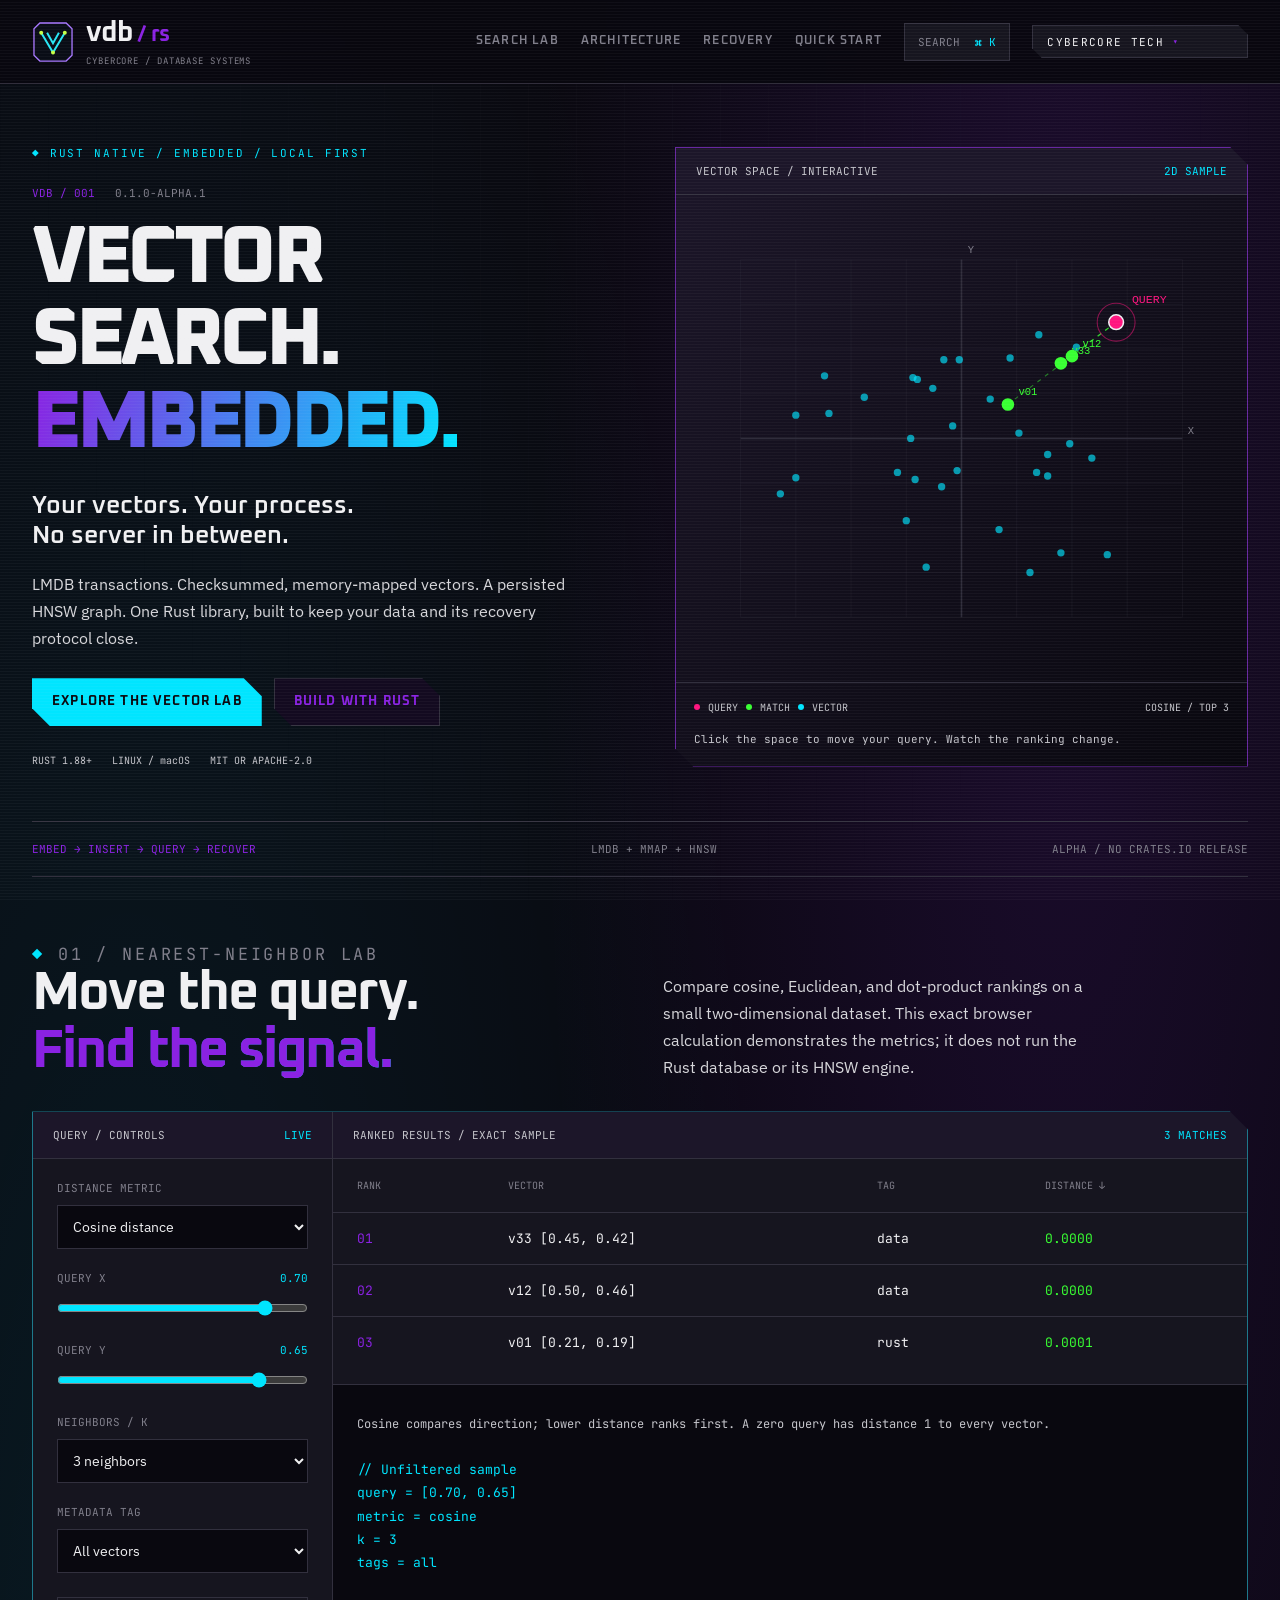
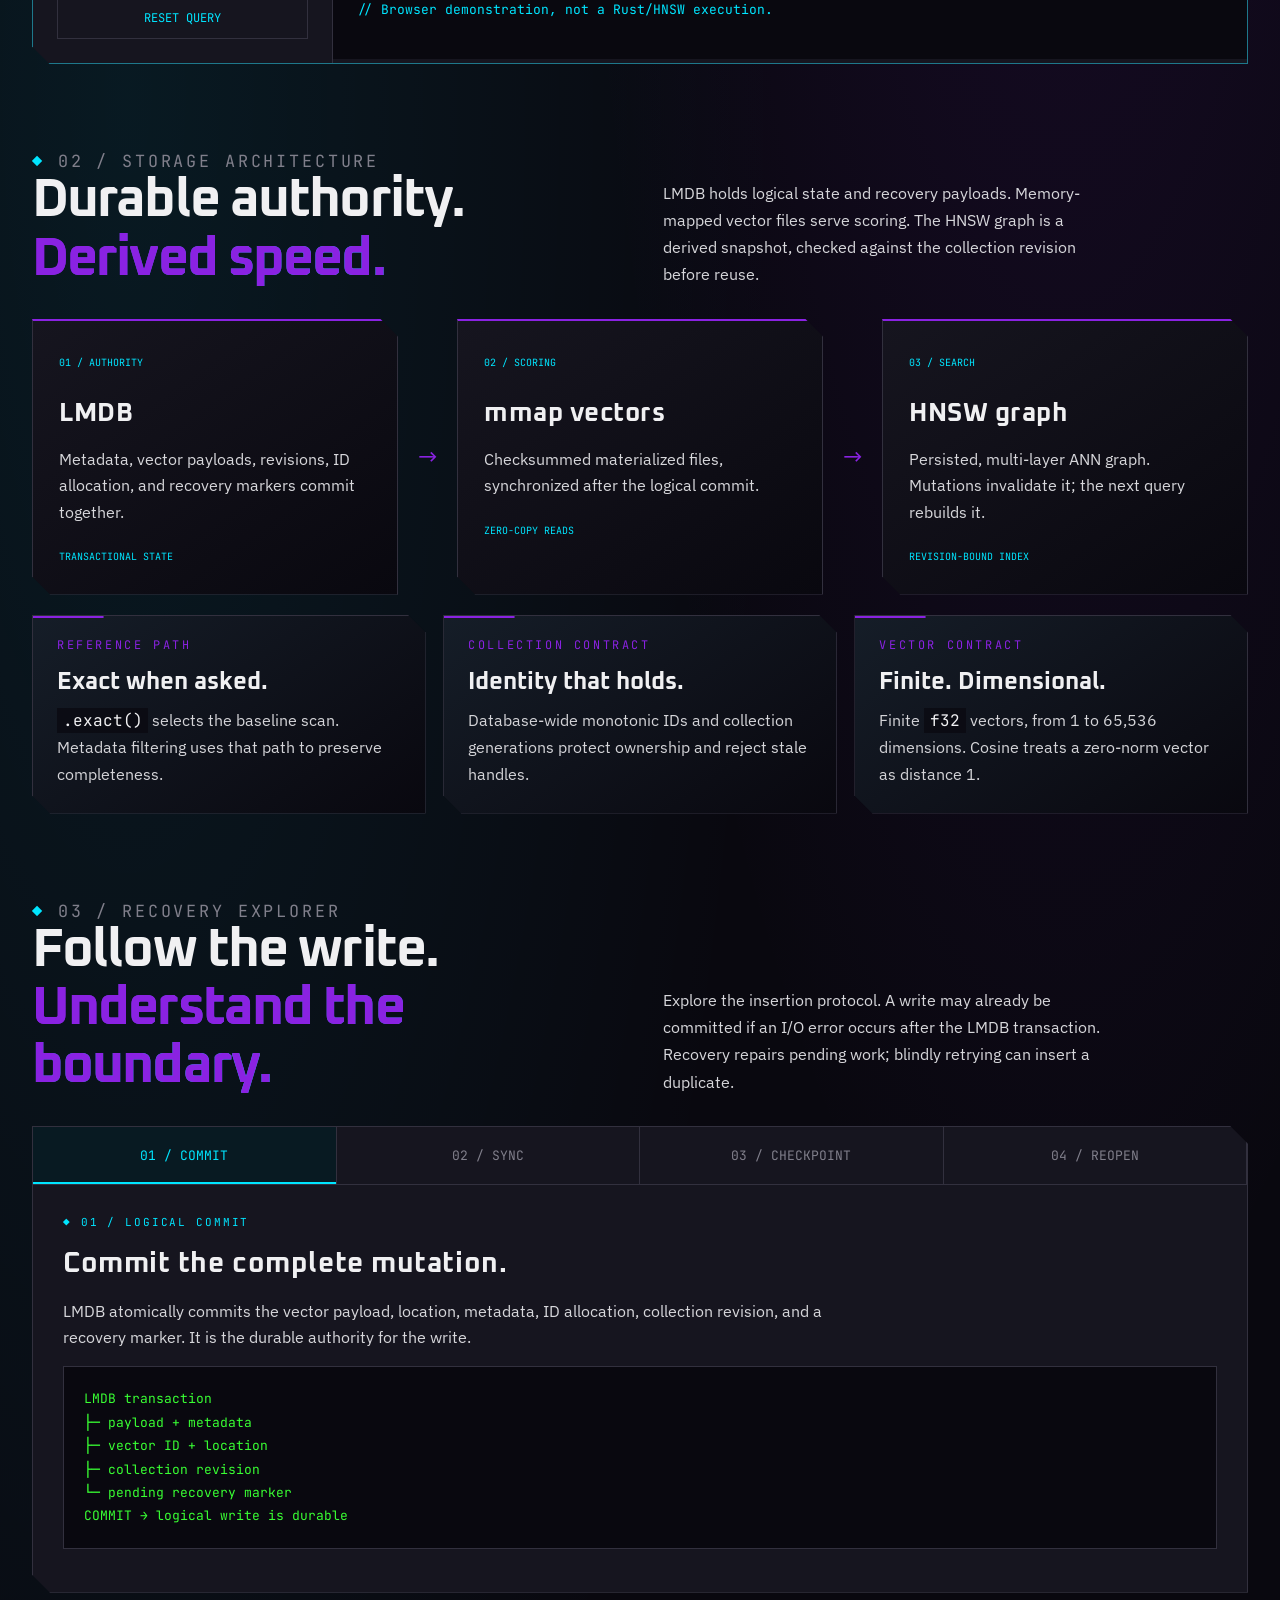
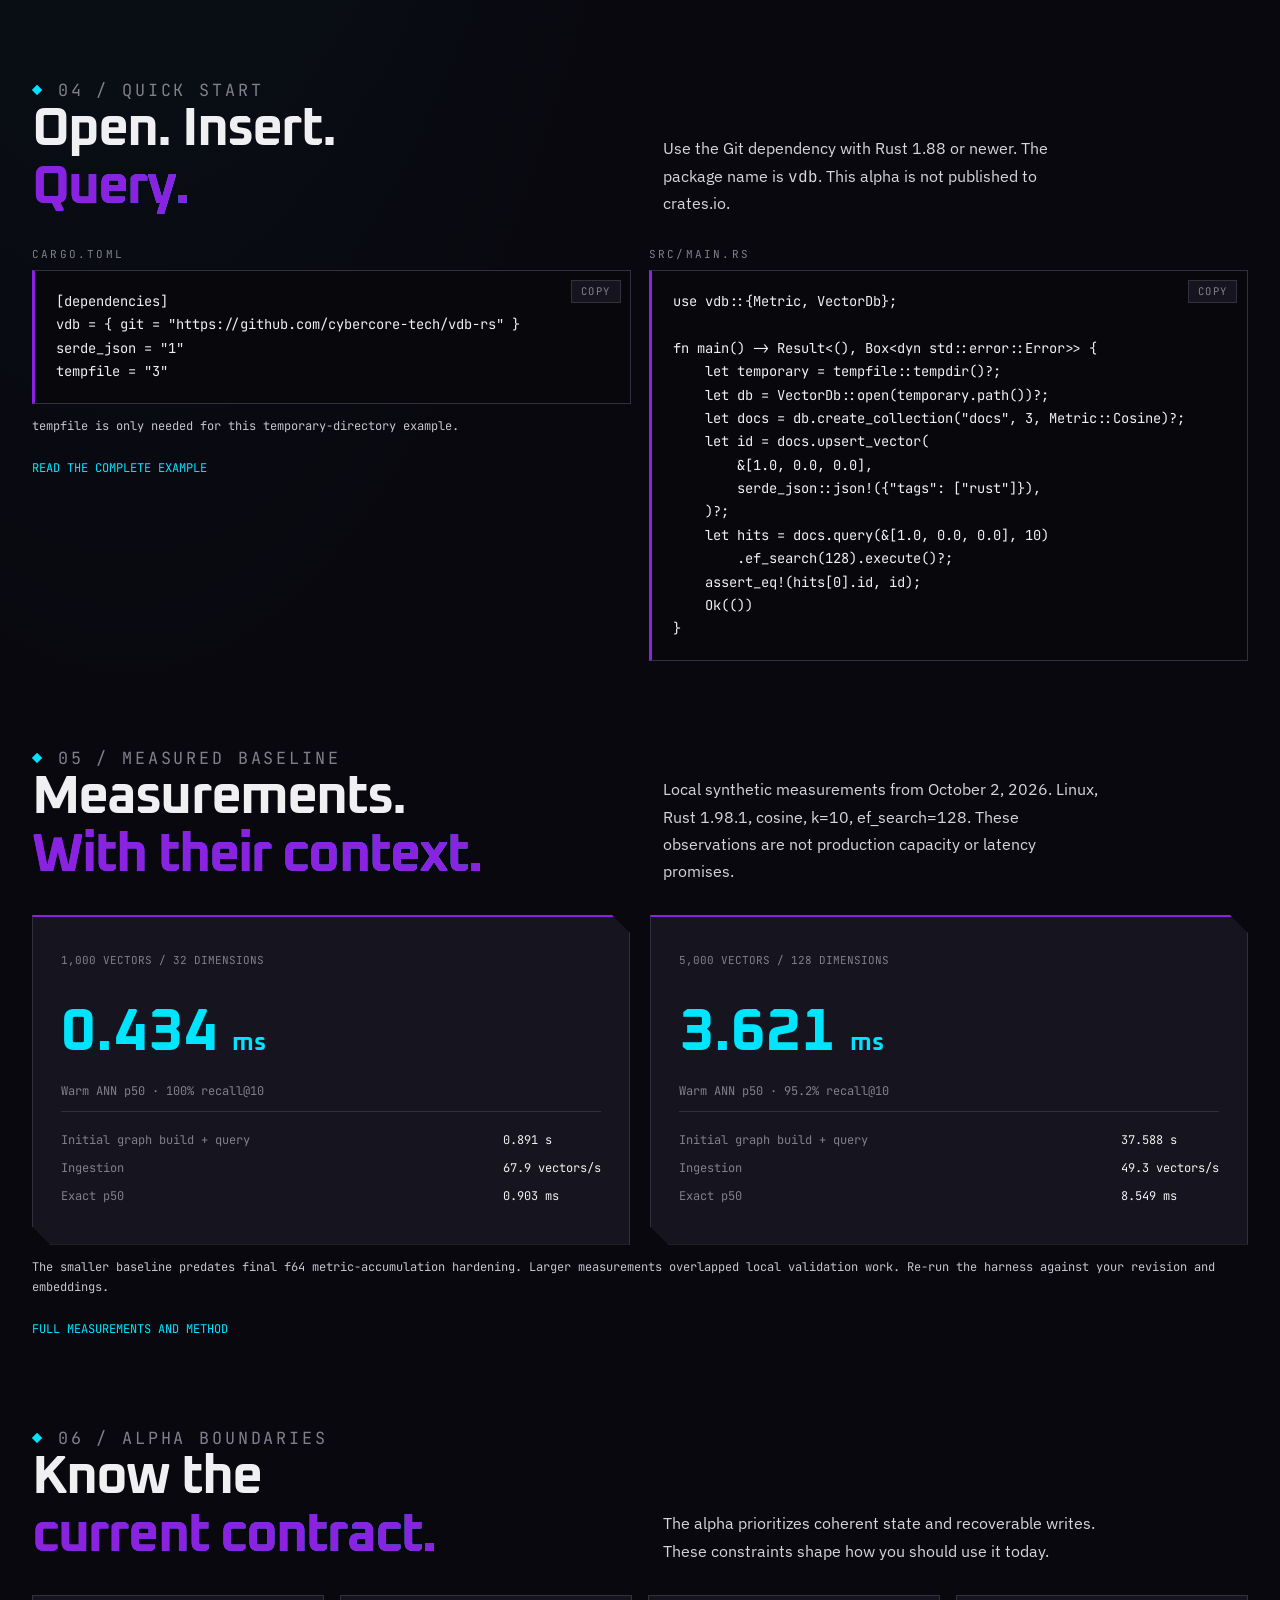
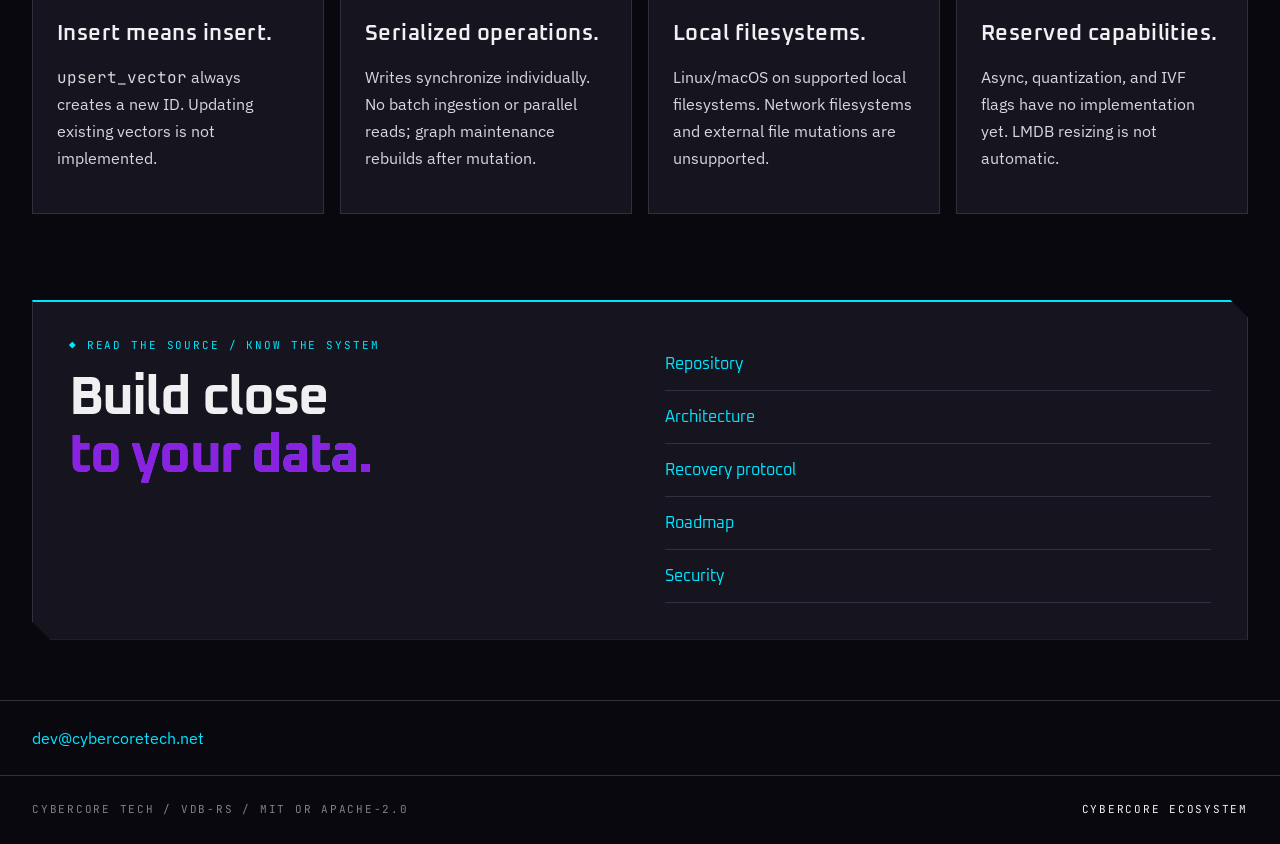
==== docs/index.html @ 48da4e63 "Add interactive Cybercore GitHub Page for vdb-rs" ====
<!doctype html>
<html lang="en" data-theme="vdb-neural-violet">
<head>
<meta charset="utf-8"><meta name="viewport" content="width=device-width,initial-scale=1">
<title>vdb-rs — Vector search. Embedded.</title><meta name="description" content="An embedded Rust vector database with LMDB transactions, checksummed mmap vectors, durable recovery, and persisted HNSW. Explore vector search in an interactive lab."><meta name="theme-color" content="#09080f">
<link rel="icon" type="image/svg+xml" href="assets/vdb-mark.svg"><link rel="stylesheet" href="base.css"><link rel="stylesheet" href="fonts.css"><link rel="stylesheet" href="site.css">
<script>window.SITE={dataRoot:'https://cybercore-tech.github.io/data',defaultTheme:'vdb-neural-violet',mashups:[{id:'vdb-neural-violet',label:'NEURAL VIOLET',base:'cyberpunk-mainframe',accent:'neosynth-nova'},{id:'vdb-index-acid',label:'INDEX ACID',base:'dystopian-sector',accent:'cyberdyne-neural'}]};</script>
</head>
<body>
<a class="skip-link" href="#main">Skip to content</a>
<header class="site-header"><a class="brand" href="#top"><img src="assets/vdb-mark.svg" alt="" width="42" height="42"><span class="brand-name">vdb<span class="brand-rs">/ rs</span><small>CYBERCORE / DATABASE SYSTEMS</small></span></a><nav class="main-nav" aria-label="Primary"><a href="#lab">SEARCH LAB</a><a href="#architecture">ARCHITECTURE</a><a href="#recovery">RECOVERY</a><a href="#setup">QUICK START</a></nav><button id="openSearch" class="search-trigger" type="button">SEARCH <kbd>⌘ K</kbd></button><div class="theme-picker"><button id="themeButton" class="theme-button" type="button" aria-haspopup="listbox" aria-expanded="false" aria-controls="themeMenu">NEURAL VIOLET</button><div id="themeMenu" class="theme-menu" role="listbox" aria-label="Theme" hidden></div></div></header>
<main id="main">
<section id="top" class="wrap hero"><div class="hero-copy"><p class="eyebrow">RUST NATIVE / EMBEDDED / LOCAL FIRST</p><div class="hero-id">VDB / 001 <span>0.1.0-ALPHA.1</span></div><h1>VECTOR<br>SEARCH.<br><em>EMBEDDED.</em></h1><p class="tagline">Your vectors. Your process.<br>No server in between.</p><p class="lede">LMDB transactions. Checksummed, memory-mapped vectors. A persisted HNSW graph. One Rust library, built to keep your data and its recovery protocol close.</p><div class="cta"><a class="btn" href="#lab">EXPLORE THE VECTOR LAB</a><a class="btn ghost" href="#setup">BUILD WITH RUST</a></div><div class="hero-meta">RUST 1.88+ <span>LINUX / macOS</span> MIT OR APACHE-2.0</div></div><div class="hero-instrument"><div class="panel-bar"><span>VECTOR SPACE / INTERACTIVE</span><span>2D SAMPLE</span></div><div class="plot-shell"><svg id="vectorPlot" viewBox="0 0 520 440" role="img" aria-labelledby="plotTitle plotDesc"><title id="plotTitle">Interactive two-dimensional vector space</title><desc id="plotDesc">Sample vectors and a query point. Click to move the query or use the X and Y controls in the search lab. Lines connect the nearest ranked matches.</desc></svg></div><div class="plot-footer"><span class="legend"><i></i>QUERY <i></i>MATCH <i></i>VECTOR</span><span id="plotMetric">COSINE / TOP 3</span></div><p class="plot-hint">Click the space to move your query. Watch the ranking change.</p></div></section>
<div class="wrap mission-strip"><span>EMBED → INSERT → QUERY → RECOVER</span><span>LMDB + MMAP + HNSW</span><span>ALPHA / NO CRATES.IO RELEASE</span></div>
<section class="wrap section" id="lab"><div class="section-head"><div><p class="eyebrow">01 / NEAREST-NEIGHBOR LAB</p><h2>Move the query.<br><em>Find the signal.</em></h2></div><p>Compare cosine, Euclidean, and dot-product rankings on a small two-dimensional dataset. This exact browser calculation demonstrates the metrics; it does not run the Rust database or its HNSW engine.</p></div><div class="lab-grid"><div class="query-panel"><div class="panel-bar">QUERY / CONTROLS <span>LIVE</span></div><label for="metric">DISTANCE METRIC</label><select id="metric"><option value="cosine">Cosine distance</option><option value="euclidean">Euclidean distance</option><option value="dot">Dot-product similarity</option></select><label for="queryX">QUERY X <output id="xValue" for="queryX">0.70</output></label><input id="queryX" type="range" min="-1" max="1" step="0.01" value="0.7"><label for="queryY">QUERY Y <output id="yValue" for="queryY">0.65</output></label><input id="queryY" type="range" min="-1" max="1" step="0.01" value="0.65"><label for="neighborCount">NEIGHBORS / K</label><select id="neighborCount"><option value="3">3 neighbors</option><option value="5">5 neighbors</option><option value="8">8 neighbors</option></select><label for="vectorFilter">METADATA TAG</label><select id="vectorFilter"><option value="all">All vectors</option><option value="rust">rust</option><option value="systems">systems</option><option value="data">data</option></select><button id="resetQuery" class="quiet-button" type="button">RESET QUERY</button></div><div class="results-panel"><div class="panel-bar"><span>RANKED RESULTS / EXACT SAMPLE</span><span id="resultCount" role="status">3 MATCHES</span></div><div class="table-scroll"><table><thead><tr><th scope="col">RANK</th><th scope="col">VECTOR</th><th scope="col">TAG</th><th scope="col" id="scoreHeading">DISTANCE ↓</th></tr></thead><tbody id="resultRows"></tbody></table></div><div class="query-readout"><span id="metricExplanation">Cosine compares direction; lower distance ranks first.</span><pre id="queryCode"></pre></div></div></div></section>
<section class="wrap section" id="architecture"><div class="section-head"><div><p class="eyebrow">02 / STORAGE ARCHITECTURE</p><h2>Durable authority.<br><em>Derived speed.</em></h2></div><p>LMDB holds logical state and recovery payloads. Memory-mapped vector files serve scoring. The HNSW graph is a derived snapshot, checked against the collection revision before reuse.</p></div><div class="architecture-flow"><article><span class="num">01 / AUTHORITY</span><h3>LMDB</h3><p>Metadata, vector payloads, revisions, ID allocation, and recovery markers commit together.</p><code>TRANSACTIONAL STATE</code></article><span class="flow-connector" aria-hidden="true">→</span><article><span class="num">02 / SCORING</span><h3>mmap vectors</h3><p>Checksummed materialized files, synchronized after the logical commit.</p><code>ZERO-COPY READS</code></article><span class="flow-connector" aria-hidden="true">→</span><article><span class="num">03 / SEARCH</span><h3>HNSW graph</h3><p>Persisted, multi-layer ANN graph. Mutations invalidate it; the next query rebuilds it.</p><code>REVISION-BOUND INDEX</code></article></div><div class="grid g3 capability-grid"><article class="card"><span class="num">REFERENCE PATH</span><h3>Exact when asked.</h3><p><code>.exact()</code> selects the baseline scan. Metadata filtering uses that path to preserve completeness.</p></article><article class="card"><span class="num">COLLECTION CONTRACT</span><h3>Identity that holds.</h3><p>Database-wide monotonic IDs and collection generations protect ownership and reject stale handles.</p></article><article class="card"><span class="num">VECTOR CONTRACT</span><h3>Finite. Dimensional.</h3><p>Finite <code>f32</code> vectors, from 1 to 65,536 dimensions. Cosine treats a zero-norm vector as distance 1.</p></article></div></section>
<section class="wrap section" id="recovery"><div class="section-head"><div><p class="eyebrow">03 / RECOVERY EXPLORER</p><h2>Follow the write.<br><em>Understand the boundary.</em></h2></div><p>Explore the insertion protocol. A write may already be committed if an I/O error occurs after the LMDB transaction. Recovery repairs pending work; blindly retrying can insert a duplicate.</p></div><div class="recovery-panel"><div class="recovery-steps" role="tablist" aria-label="Recovery protocol stages"><button role="tab" id="recoveryTab0" aria-controls="recoveryDetail" aria-selected="true" data-step="0">01 / COMMIT</button><button role="tab" id="recoveryTab1" aria-controls="recoveryDetail" aria-selected="false" tabindex="-1" data-step="1">02 / SYNC</button><button role="tab" id="recoveryTab2" aria-controls="recoveryDetail" aria-selected="false" tabindex="-1" data-step="2">03 / CHECKPOINT</button><button role="tab" id="recoveryTab3" aria-controls="recoveryDetail" aria-selected="false" tabindex="-1" data-step="3">04 / REOPEN</button></div><div id="recoveryDetail" role="tabpanel" aria-labelledby="recoveryTab0" tabindex="0"><p class="eyebrow" id="recoveryStage"></p><h3 id="recoveryTitle"></h3><p id="recoveryText"></p><pre id="recoveryTrace"></pre></div></div></section>
<section class="wrap section" id="setup"><div class="section-head"><div><p class="eyebrow">04 / QUICK START</p><h2>Open. Insert.<br><em>Query.</em></h2></div><p>Use the Git dependency with Rust 1.88 or newer. The package name is <code>vdb</code>. This alpha is not published to crates.io.</p></div><div class="grid g2"><div><span class="label">CARGO.TOML</span><pre class="code" data-copy><code>[dependencies]
vdb = { git = "https://github.com/cybercore-tech/vdb-rs" }
serde_json = "1"
tempfile = "3"</code></pre><p class="code-note">tempfile is only needed for this temporary-directory example.</p><a class="source-link" href="https://github.com/cybercore-tech/vdb-rs/blob/main/examples/basic.rs">READ THE COMPLETE EXAMPLE</a></div><div><span class="label">SRC/MAIN.RS</span><pre class="code" data-copy><code>use vdb::{Metric, VectorDb};

fn main() -&gt; Result&lt;(), Box&lt;dyn std::error::Error&gt;&gt; {
    let temporary = tempfile::tempdir()?;
    let db = VectorDb::open(temporary.path())?;
    let docs = db.create_collection("docs", 3, Metric::Cosine)?;
    let id = docs.upsert_vector(
        &amp;[1.0, 0.0, 0.0],
        serde_json::json!({"tags": ["rust"]}),
    )?;
    let hits = docs.query(&amp;[1.0, 0.0, 0.0], 10)
        .ef_search(128).execute()?;
    assert_eq!(hits[0].id, id);
    Ok(())
}</code></pre></div></div></section>
<section class="wrap section" id="benchmarks"><div class="section-head"><div><p class="eyebrow">05 / MEASURED BASELINE</p><h2>Measurements.<br><em>With their context.</em></h2></div><p>Local synthetic measurements from October 2, 2026. Linux, Rust 1.98.1, cosine, k=10, ef_search=128. These observations are not production capacity or latency promises.</p></div><div class="benchmark-grid"><article><span>1,000 VECTORS / 32 DIMENSIONS</span><strong>0.434 <small>ms</small></strong><p>Warm ANN p50 · 100% recall@10</p><dl><dt>Initial graph build + query</dt><dd>0.891 s</dd><dt>Ingestion</dt><dd>67.9 vectors/s</dd><dt>Exact p50</dt><dd>0.903 ms</dd></dl></article><article><span>5,000 VECTORS / 128 DIMENSIONS</span><strong>3.621 <small>ms</small></strong><p>Warm ANN p50 · 95.2% recall@10</p><dl><dt>Initial graph build + query</dt><dd>37.588 s</dd><dt>Ingestion</dt><dd>49.3 vectors/s</dd><dt>Exact p50</dt><dd>8.549 ms</dd></dl></article></div><p class="code-note">The smaller baseline predates final f64 metric-accumulation hardening. Larger measurements overlapped local validation work. Re-run the harness against your revision and embeddings.</p><a class="source-link" href="https://github.com/cybercore-tech/vdb-rs/blob/main/docs/benchmarks.md">FULL MEASUREMENTS AND METHOD</a></section>
<section class="wrap section" id="alpha"><div class="section-head"><div><p class="eyebrow">06 / ALPHA BOUNDARIES</p><h2>Know the<br><em>current contract.</em></h2></div><p>The alpha prioritizes coherent state and recoverable writes. These constraints shape how you should use it today.</p></div><div class="alpha-grid"><article><h3>Insert means insert.</h3><p><code>upsert_vector</code> always creates a new ID. Updating existing vectors is not implemented.</p></article><article><h3>Serialized operations.</h3><p>Writes synchronize individually. No batch ingestion or parallel reads; graph maintenance rebuilds after mutation.</p></article><article><h3>Local filesystems.</h3><p>Linux/macOS on supported local filesystems. Network filesystems and external file mutations are unsupported.</p></article><article><h3>Reserved capabilities.</h3><p>Async, quantization, and IVF flags have no implementation yet. LMDB resizing is not automatic.</p></article></div></section>
<section class="wrap section" id="docs"><div class="final-panel"><div><p class="eyebrow">READ THE SOURCE / KNOW THE SYSTEM</p><h2>Build close<br><em>to your data.</em></h2></div><div class="doc-links"><a href="https://github.com/cybercore-tech/vdb-rs">Repository</a><a href="https://github.com/cybercore-tech/vdb-rs/blob/main/docs/arch.md">Architecture</a><a href="https://github.com/cybercore-tech/vdb-rs/blob/main/docs/recovery.md">Recovery protocol</a><a href="https://github.com/cybercore-tech/vdb-rs/blob/main/docs/roadmap.md">Roadmap</a><a href="https://github.com/cybercore-tech/vdb-rs/blob/main/SECURITY.md">Security</a></div></div></section>
</main>
<section class="contact-band"><div class="wrap"><cybercore-contact repo="vdb-rs"><a href="mailto:dev@cybercoretech.net">dev@cybercoretech.net</a></cybercore-contact></div></section>
<footer><span>CYBERCORE TECH / VDB-RS / MIT OR APACHE-2.0</span><a href="https://cybercore-tech.github.io/">CYBERCORE ECOSYSTEM</a></footer>
<dialog id="searchDialog" aria-labelledby="searchTitle"><div class="panel-bar"><span id="searchTitle">SEARCH VDB-RS</span><button id="closeSearch" aria-label="Close search" type="button">ESC</button></div><label class="sr-only" for="searchInput">Search page sections</label><input id="searchInput" type="search" placeholder="Metrics, recovery, quick start…"><div id="searchResults"></div><p>Tab to navigate · Enter to open · Esc to close</p></dialog>
<script src="theme.js"></script><script src="lab.js"></script><script type="module" src="https://cybercore-tech.github.io/kit/contact.js"></script>
</body></html>
---- docs/base.css ----
/* Cybercore project-site kit — shared styles. Palette vars are set live by
   app.js from the org theme registry; these are master-mix fallbacks. */

:root {
  --bg: #09080f; --white: #f0f0f2; --acid: #39ff33; --pink: #ff147f; --purple: #8a22e2;
  --cyan: #00e5ff; --orange: #ff9000; --red: #f1142d; --panel: #16151f; --line: #32303e; --muted: #807f8b;
  --sans: Oxanium, system-ui, sans-serif; --display: Orbitron, Oxanium, sans-serif; --mono: 'Share Tech Mono', ui-monospace, monospace;
  --x: 50vw; --y: 30vh;
  --a1: var(--cyan); --a2: var(--pink); --a3: var(--acid);
  --glow: 0 0 .6rem color-mix(in srgb, var(--a1) 55%, transparent), 0 0 2.4rem color-mix(in srgb, var(--a1) 22%, transparent);
  color-scheme: dark;
}
*, *::before, *::after { box-sizing: border-box; }
html { scroll-behavior: smooth; background: var(--bg); }
body {
  margin: 0; min-height: 100vh; color: var(--white); font: 400 1.02rem/1.6 var(--sans);
  background:
    radial-gradient(42rem 42rem at var(--x) var(--y), color-mix(in srgb, var(--a1) 9%, transparent), transparent 60%),
    radial-gradient(60rem 40rem at 110% -10%, color-mix(in srgb, var(--a2) 14%, transparent), transparent 60%),
    radial-gradient(50rem 40rem at -10% 110%, color-mix(in srgb, var(--purple) 16%, transparent), transparent 60%),
    var(--bg);
  overflow-x: hidden;
}
body::before { /* grid */
  content: ""; position: fixed; inset: 0; pointer-events: none; z-index: 0;
  background-image: linear-gradient(color-mix(in srgb, var(--line) 55%, transparent) 1px, transparent 1px),
                    linear-gradient(90deg, color-mix(in srgb, var(--line) 55%, transparent) 1px, transparent 1px);
  background-size: 48px 48px; mask-image: radial-gradient(ellipse at 50% 0%, #000 0%, transparent 75%);
}
body::after { /* scanlines */
  content: ""; position: fixed; inset: 0; pointer-events: none; z-index: 60; opacity: .06;
  background: repeating-linear-gradient(0deg, #fff 0 1px, transparent 1px 3px);
}
a { color: var(--a1); text-decoration: none; }
a:hover { text-decoration: underline; text-underline-offset: 3px; }
::selection { background: var(--a2); color: var(--bg); }
code, pre, kbd { font-family: var(--mono); }
:focus-visible { outline: 2px solid var(--a1); outline-offset: 3px; }

/* ---------- header ---------- */
.site-header {
  position: sticky; top: 0; z-index: 50; display: flex; align-items: center; gap: 1.5rem;
  padding: .85rem clamp(1rem, 4vw, 3rem);
  background: color-mix(in srgb, var(--bg) 78%, transparent); backdrop-filter: blur(14px) saturate(1.4);
  border-bottom: 1px solid color-mix(in srgb, var(--line) 80%, transparent);
}
.brand { display: flex; align-items: center; gap: .7rem; color: var(--white); font: 700 .86rem/1 var(--display); letter-spacing: .14em; --brand-color: var(--cyan); --brand-second: var(--purple); }
.brand:hover { text-decoration: none; }
.brand[data-brand-phase="1"] { --brand-color: var(--pink); --brand-second: var(--orange); }
.brand[data-brand-phase="2"] { --brand-color: var(--acid); --brand-second: var(--cyan); }
.brand[data-brand-phase="3"] { --brand-color: var(--orange); --brand-second: var(--pink); }
.brand[data-brand-phase="4"] { --brand-color: var(--purple); --brand-second: var(--acid); }
.brand[data-brand-phase="5"] { --brand-color: var(--red); --brand-second: var(--cyan); }
.brand-emblem { display: grid; place-items: center; width: 2.3rem; height: 2.3rem; clip-path: polygon(25% 0, 75% 0, 100% 50%, 75% 100%, 25% 100%, 0 50%); background: linear-gradient(135deg, var(--brand-color), var(--brand-second)); color: var(--bg); font-size: .72rem; transition: background .8s; }
.brand-name b { color: var(--brand-color); transition: color .8s; }
.brand small { display: block; margin-top: .3rem; color: var(--muted); font: 400 .66rem/1 var(--mono); letter-spacing: .2em; }
.main-nav { display: flex; gap: 1.3rem; margin-left: auto; font: 600 .74rem/1 var(--display); letter-spacing: .18em; }
.main-nav a { color: var(--muted); }
.main-nav a:hover { color: var(--white); text-decoration: none; }

/* ---------- theme picker ---------- */
.theme-picker { position: relative; display: flex; align-items: center; gap: .6rem; }
.theme-label { color: var(--muted); font: .68rem/1 var(--mono); letter-spacing: .2em; }
.theme-button {
  min-width: 13.5rem; padding: .55rem .9rem; text-align: left; cursor: pointer;
  background: var(--panel); color: var(--white); border: 1px solid var(--line); border-radius: 0;
  font: 600 .72rem/1 var(--display); letter-spacing: .12em;
  clip-path: polygon(0 0, calc(100% - 10px) 0, 100% 10px, 100% 100%, 10px 100%, 0 calc(100% - 10px));
}
.theme-button::after { content: " ▾"; color: var(--a1); }
.theme-button:hover { border-color: var(--a1); box-shadow: var(--glow); }
.theme-menu {
  position: absolute; right: 0; top: calc(100% + .5rem); width: min(22rem, 90vw); max-height: min(70vh, 34rem); overflow: auto;
  padding: .4rem; background: color-mix(in srgb, var(--panel) 96%, #000); border: 1px solid var(--line);
  box-shadow: 0 1.5rem 4rem #000a, var(--glow); scrollbar-color: var(--line) transparent;
}
.theme-group-label { position: sticky; top: -.4rem; padding: .7rem .7rem .4rem; background: inherit; color: var(--a2); font: 700 .64rem/1 var(--display); letter-spacing: .2em; border-bottom: 1px solid var(--line); }
.theme-option { display: block; width: 100%; padding: .45rem .7rem; text-align: left; cursor: pointer; background: none; border: 0; color: var(--white); font: .78rem/1.3 var(--mono); letter-spacing: .06em; }
.theme-option:hover, .theme-option:focus-visible { background: color-mix(in srgb, var(--a1) 14%, transparent); color: var(--a1); outline: none; }
.theme-option[aria-selected="true"] { color: var(--bg); background: var(--a1); }

/* ---------- layout ---------- */
main { position: relative; z-index: 1; }
.wrap { width: min(76rem, 100% - 2.5rem); margin-inline: auto; }
.section { padding: clamp(4rem, 9vw, 7.5rem) 0; }
.eyebrow { margin: 0 0 1rem; color: var(--a1); font: .76rem/1 var(--mono); letter-spacing: .28em; text-transform: uppercase; }
.eyebrow::before { content: "◆ "; color: var(--a2); }
h1, h2, h3 { font-family: var(--display); line-height: 1.05; margin: 0; letter-spacing: .02em; }
h2 { font-size: clamp(2rem, 5vw, 3.4rem); }
h2 em, h1 em { font-style: normal; color: transparent; background: linear-gradient(90deg, var(--a1), var(--a2)); -webkit-background-clip: text; background-clip: text; }
.section-head { display: grid; grid-template-columns: minmax(0, 1fr) minmax(0, 1fr); gap: 2rem; align-items: end; margin-bottom: 3rem; }
.section-head p { margin: 0; color: var(--muted); font-size: 1.05rem; }
.reveal { opacity: 0; transform: translateY(22px); transition: opacity .7s ease, transform .7s ease; }
.reveal.in { opacity: 1; transform: none; }

/* ---------- hero ---------- */
.hero { display: grid; grid-template-columns: minmax(0, 1.05fr) minmax(0, .95fr); gap: clamp(2rem, 5vw, 4rem); align-items: center; min-height: min(calc(100vh - 4rem), 52rem); padding: 3rem 0 2rem; }
.hero h1 { font-size: clamp(3rem, 8.5vw, 6.6rem); font-weight: 900; letter-spacing: .01em; text-shadow: 0 0 2.5rem color-mix(in srgb, var(--a1) 25%, transparent); }
.hero h1 .glitch { position: relative; display: inline-block; }
.hero h1 .glitch::before, .hero h1 .glitch::after { content: attr(data-text); position: absolute; inset: 0; pointer-events: none; }
.hero h1 .glitch::before { color: var(--a2); clip-path: inset(0 0 62% 0); transform: translate(-2px, -1px); opacity: .8; animation: glitch 3.6s infinite steps(1); }
.hero h1 .glitch::after { color: var(--a1); clip-path: inset(58% 0 0 0); transform: translate(2px, 1px); opacity: .8; animation: glitch 2.9s infinite reverse steps(1); }
@keyframes glitch { 0%, 92%, 100% { transform: none; } 93% { transform: translate(-4px, 1px); } 95% { transform: translate(3px, -2px); } 97% { transform: translate(-1px, 2px); } }
.hero .tagline { margin: 1.4rem 0 0; font: 600 clamp(1.1rem, 2.2vw, 1.45rem)/1.35 var(--sans); color: var(--white); max-width: 34rem; }
.hero .lede { margin: 1.1rem 0 0; color: var(--muted); max-width: 34rem; }
.chips { display: flex; flex-wrap: wrap; gap: .5rem; margin-top: 1.6rem; }
.chip { padding: .35rem .7rem; border: 1px solid var(--line); background: color-mix(in srgb, var(--panel) 80%, transparent); color: var(--muted); font: .72rem/1 var(--mono); letter-spacing: .14em; }
.chip b { color: var(--a3); font-weight: 400; }
.cta { display: flex; flex-wrap: wrap; gap: .8rem; margin-top: 2.2rem; }
.btn { display: inline-flex; align-items: center; gap: .5rem; padding: .85rem 1.25rem; font: 700 .76rem/1 var(--display); letter-spacing: .16em; color: var(--bg); background: linear-gradient(90deg, var(--a1), color-mix(in srgb, var(--a1) 60%, var(--a2))); clip-path: polygon(0 0, calc(100% - 12px) 0, 100% 12px, 100% 100%, 12px 100%, 0 calc(100% - 12px)); transition: filter .2s, transform .2s; }
.btn:hover { text-decoration: none; filter: brightness(1.15) drop-shadow(0 0 .8rem var(--a1)); transform: translateY(-1px); }
.btn.ghost { color: var(--white); background: transparent; box-shadow: inset 0 0 0 1px var(--line); }
.btn.ghost:hover { box-shadow: inset 0 0 0 1px var(--a2); color: var(--a2); filter: none; }

/* ---------- console / terminal ---------- */
.console { position: relative; background: color-mix(in srgb, var(--panel) 92%, transparent); border: 1px solid var(--line); box-shadow: 0 2rem 5rem #0008; }
.console::before { content: ""; position: absolute; inset: -1px; pointer-events: none; background: linear-gradient(135deg, var(--a1), transparent 30%, transparent 70%, var(--a2)); -webkit-mask: linear-gradient(#000 0 0) content-box, linear-gradient(#000 0 0); -webkit-mask-composite: xor; mask-composite: exclude; padding: 1px; opacity: .8; }
.console-head { display: flex; justify-content: space-between; align-items: center; padding: .65rem 1rem; border-bottom: 1px solid var(--line); color: var(--muted); font: .72rem/1 var(--mono); letter-spacing: .14em; }
.console-head strong { color: var(--a3); font-weight: 400; }
.console-head strong::before { content: "● "; animation: pulse 1.6s infinite; }
@keyframes pulse { 50% { opacity: .25; } }
.term { margin: 0; padding: 1.1rem 1.2rem 1.3rem; overflow-x: auto; font: .86rem/1.75 var(--mono); color: var(--white); white-space: pre; }
.term > span { display: block; min-height: 1.75em; }
.term .typed { animation: typein .35s ease-out; }
@keyframes typein { from { opacity: 0; transform: translateX(-6px); } }
.t-dim { color: var(--muted); } .t-prompt { color: var(--a1); } .t-new { color: var(--cyan); } .t-del { color: var(--red); }
.t-mod { color: var(--orange); } .t-ok { color: var(--acid); } .t-pink { color: var(--pink); }
/* Some palettes' purple is very deep; lift it toward white so it stays legible on dark panels. */
.t-unr { color: color-mix(in srgb, var(--purple) 72%, var(--white)); }

/* ---------- cards / grids ---------- */
.grid { display: grid; gap: 1.1rem; }
.g2 { grid-template-columns: repeat(2, minmax(0, 1fr)); } .g3 { grid-template-columns: repeat(3, minmax(0, 1fr)); } .g4 { grid-template-columns: repeat(4, minmax(0, 1fr)); }
.card { position: relative; padding: 1.5rem 1.4rem 1.6rem; background: color-mix(in srgb, var(--panel) 88%, transparent); border: 1px solid var(--line); transition: border-color .25s, transform .25s, box-shadow .25s; overflow: hidden; }
.card::after { content: ""; position: absolute; left: 0; top: 0; width: 100%; height: 2px; background: var(--card-accent, var(--a1)); transform: scaleX(.18); transform-origin: left; transition: transform .45s ease; }
.card:hover { border-color: color-mix(in srgb, var(--card-accent, var(--a1)) 60%, var(--line)); transform: translateY(-3px); box-shadow: 0 1rem 3rem #0007; }
.card:hover::after { transform: scaleX(1); }
.card .num { display: block; margin-bottom: 1rem; color: var(--card-accent, var(--a1)); font: .74rem/1 var(--mono); letter-spacing: .22em; }
.card h3 { font-size: 1.15rem; margin-bottom: .6rem; letter-spacing: .06em; }
.card p { margin: 0; color: var(--muted); font-size: .96rem; }
.card code { color: var(--white); background: color-mix(in srgb, var(--bg) 70%, transparent); padding: .1rem .35rem; }
.c-cyan { --card-accent: var(--cyan); } .c-pink { --card-accent: var(--pink); } .c-acid { --card-accent: var(--acid); }
.c-orange { --card-accent: var(--orange); } .c-purple { --card-accent: var(--purple); } .c-red { --card-accent: var(--red); }

/* ---------- pipeline ---------- */
.pipeline { display: grid; grid-auto-flow: column; grid-auto-columns: minmax(0, 1fr); gap: 0; counter-reset: step; }
.step { position: relative; padding: 1.4rem 1.2rem; border: 1px solid var(--line); border-left: 0; background: color-mix(in srgb, var(--panel) 75%, transparent); }
.step:first-child { border-left: 1px solid var(--line); }
.step::before { counter-increment: step; content: "0" counter(step); display: block; color: var(--a2); font: 700 1.6rem/1 var(--display); margin-bottom: .8rem; }
.step:not(:last-child)::after { content: "▶"; position: absolute; right: -.62rem; top: 1.7rem; z-index: 2; color: var(--a1); font-size: .9rem; text-shadow: var(--glow); }
.step h3 { font-size: .95rem; letter-spacing: .1em; margin-bottom: .5rem; }
.step p { margin: 0; color: var(--muted); font-size: .9rem; }

/* ---------- code ---------- */
pre.code { position: relative; margin: 0; padding: 1.2rem 1.3rem; overflow-x: auto; background: color-mix(in srgb, var(--bg) 82%, #000); border: 1px solid var(--line); border-left: 3px solid var(--a1); font: .86rem/1.7 var(--mono); color: var(--white); }
pre.code .k { color: var(--a2); } pre.code .s { color: var(--a3); } pre.code .c { color: var(--muted); } pre.code .n { color: var(--orange); }
.copy { position: absolute; top: .6rem; right: .6rem; padding: .3rem .55rem; cursor: pointer; background: var(--panel); color: var(--muted); border: 1px solid var(--line); font: .66rem/1 var(--mono); letter-spacing: .14em; }
.copy:hover { color: var(--a1); border-color: var(--a1); }
.label { display: block; margin: 0 0 .55rem; color: var(--muted); font: .7rem/1 var(--mono); letter-spacing: .2em; }

/* ---------- theme strip ---------- */
.theme-strip { display: grid; grid-template-columns: auto 1fr auto; gap: 1.5rem; align-items: center; padding: 1.4rem 1.6rem; border: 1px solid var(--line); background: color-mix(in srgb, var(--panel) 85%, transparent); }
.theme-strip .now { font: 700 1.3rem/1.1 var(--display); letter-spacing: .06em; }
.theme-strip .recipe { color: var(--muted); font: .74rem/1.4 var(--mono); letter-spacing: .14em; }
#swatches { display: flex; gap: .45rem; }
#swatches i { width: 2.2rem; height: 2.2rem; clip-path: polygon(25% 0, 75% 0, 100% 50%, 75% 100%, 25% 100%, 0 50%); box-shadow: 0 0 1rem currentColor; }

/* ---------- misc ---------- */
.list { margin: 0; padding: 0; list-style: none; }
.list li { position: relative; padding: .55rem 0 .55rem 1.6rem; border-bottom: 1px dashed color-mix(in srgb, var(--line) 80%, transparent); color: var(--muted); }
.list li::before { content: "▸"; position: absolute; left: .2rem; color: var(--a1); }
.list li b { color: var(--white); font-weight: 600; }
.related { display: flex; align-items: center; justify-content: space-between; gap: 1rem; }
.related h3 { font-size: 1.3rem; }
footer { position: relative; z-index: 1; display: flex; flex-wrap: wrap; justify-content: space-between; gap: 1rem; padding: 2rem clamp(1rem, 4vw, 3rem); border-top: 1px solid var(--line); color: var(--muted); font: .7rem/1.6 var(--mono); letter-spacing: .16em; }
footer a { color: var(--white); }

/* ---------- responsive ---------- */
@media (max-width: 960px) {
  .hero, .section-head { grid-template-columns: 1fr; }
  .hero { min-height: auto; padding-top: 2.5rem; }
  .g3, .g4 { grid-template-columns: repeat(2, minmax(0, 1fr)); }
  .pipeline { grid-auto-flow: row; }
  .step { border-left: 1px solid var(--line); border-top: 0; } .step:first-child { border-top: 1px solid var(--line); }
  .step:not(:last-child)::after { content: "▼"; right: auto; left: 50%; top: auto; bottom: -.7rem; }
  .main-nav { display: none; }
  .theme-strip { grid-template-columns: 1fr; }
}
@media (max-width: 620px) {
  .g2, .g3, .g4 { grid-template-columns: 1fr; }
  .theme-label { display: none; } .theme-button { min-width: 0; }
  .brand-name { display: none; }
}
@media (prefers-reduced-motion: reduce) {
  *, *::before, *::after { animation: none !important; transition: none !important; }
  html { scroll-behavior: auto; }
}
/* Shared Cybercore contact block (cybercore-tech.github.io/kit/contact.js) */
.contact-band { position: relative; z-index: 1; padding: 3rem 0 2.5rem; border-top: 1px solid var(--line); }
.contact-band a { color: var(--a2, var(--cyan)); }
---- docs/fonts.css ----
@font-face {
  font-family: 'IBM Plex Sans';
  font-style: normal;
  font-weight: 400;
  font-stretch: normal;
  font-display: swap;
  src: url(assets/fonts/font-0.ttf) format('truetype');
}
@font-face {
  font-family: 'IBM Plex Sans';
  font-style: normal;
  font-weight: 500;
  font-stretch: normal;
  font-display: swap;
  src: url(assets/fonts/font-1.ttf) format('truetype');
}
@font-face {
  font-family: 'IBM Plex Sans';
  font-style: normal;
  font-weight: 600;
  font-stretch: normal;
  font-display: swap;
  src: url(assets/fonts/font-2.ttf) format('truetype');
}
@font-face {
  font-family: 'JetBrains Mono';
  font-style: normal;
  font-weight: 400;
  font-display: swap;
  src: url(assets/fonts/font-3.ttf) format('truetype');
}
@font-face {
  font-family: 'JetBrains Mono';
  font-style: normal;
  font-weight: 500;
  font-display: swap;
  src: url(assets/fonts/font-4.ttf) format('truetype');
}
@font-face {
  font-family: 'JetBrains Mono';
  font-style: normal;
  font-weight: 700;
  font-display: swap;
  src: url(assets/fonts/font-5.ttf) format('truetype');
}
@font-face {
  font-family: 'Oxanium';
  font-style: normal;
  font-weight: 400;
  font-display: swap;
  src: url(assets/fonts/font-6.ttf) format('truetype');
}
@font-face {
  font-family: 'Oxanium';
  font-style: normal;
  font-weight: 500;
  font-display: swap;
  src: url(assets/fonts/font-7.ttf) format('truetype');
}
@font-face {
  font-family: 'Oxanium';
  font-style: normal;
  font-weight: 600;
  font-display: swap;
  src: url(assets/fonts/font-8.ttf) format('truetype');
}
@font-face {
  font-family: 'Oxanium';
  font-style: normal;
  font-weight: 700;
  font-display: swap;
  src: url(assets/fonts/font-9.ttf) format('truetype');
}
@font-face {
  font-family: 'Oxanium';
  font-style: normal;
  font-weight: 800;
  font-display: swap;
  src: url(assets/fonts/font-10.ttf) format('truetype');
}
---- docs/site.css ----
:root{--sans:'IBM Plex Sans',system-ui,sans-serif;--display:'Oxanium',sans-serif;--mono:'JetBrains Mono',monospace;--muted:#a8b2c3;--bevel:polygon(0 0,calc(100% - 18px) 0,100% 18px,100% 100%,18px 100%,0 calc(100% - 18px));--a1:var(--purple);--a2:var(--cyan);--a3:var(--acid)}body{font:16px/1.65 var(--sans);background:radial-gradient(ellipse at 83% 8%,color-mix(in srgb,var(--purple) 14%,transparent),transparent 35%),radial-gradient(ellipse at 10% 30%,color-mix(in srgb,var(--cyan) 8%,transparent),transparent 40%),var(--bg)}body::before{opacity:.18}body::after{opacity:.035}h1,h2,h3{font-family:var(--display)}.wrap{width:min(1320px,calc(100% - 64px))}.site-header{min-height:84px;gap:22px;padding:16px 32px;background:color-mix(in srgb,var(--bg) 95%,transparent);position:sticky;top:0;z-index:30;backdrop-filter:blur(18px)}.brand{gap:12px;flex-shrink:0}.brand-name{font:700 28px var(--display);letter-spacing:-.03em}.brand-rs{font-size:22px;color:var(--purple);margin-left:4px}.brand-name small{font:9px var(--mono);letter-spacing:.1em}.main-nav{margin-left:auto;gap:22px}.main-nav a{font:600 12px var(--display);letter-spacing:.1em}.theme-button{font:11px var(--mono);max-width:165px;overflow:hidden;text-overflow:ellipsis;white-space:nowrap}.theme-menu{width:270px;max-width:calc(100vw - 32px);max-height:65vh}.theme-option{font:12px var(--mono)}.search-trigger{font:11px var(--mono);border:1px solid var(--line);background:var(--panel);color:var(--muted);padding:11px 13px;cursor:pointer;flex-shrink:0}.search-trigger kbd{color:var(--cyan);font:inherit;margin-left:8px}.skip-link{position:absolute;top:-100px;left:18px;z-index:40;padding:12px;background:var(--acid);color:var(--bg)}.skip-link:focus{top:12px}.hero{display:grid;grid-template-columns:1fr 1fr;gap:70px;align-items:center;padding-top:62px;padding-bottom:54px;min-height:0}.hero-copy{min-width:0}.eyebrow{font:11px var(--mono);letter-spacing:.17em;color:var(--cyan);margin:0 0 18px}.hero-id{display:flex;gap:20px;font:11px var(--mono);color:var(--purple);margin:26px 0 18px}.hero-id span{color:var(--muted)}.hero h1{font:800 clamp(3.7rem,6.3vw,6.5rem)/1.02 var(--display);letter-spacing:-.055em;margin:0 0 26px;text-shadow:none}.hero h1 em{font-style:normal;color:transparent;background:linear-gradient(110deg,var(--purple),var(--cyan));background-clip:text;-webkit-background-clip:text;text-shadow:none}.tagline{font:600 25px/1.2 var(--display);margin:0 0 20px}.lede,.section-head>p,.card p,.alpha-grid p{font:16px/1.7 var(--sans);color:color-mix(in srgb,var(--white) 75%,var(--muted))}.lede{max-width:490px}.cta{gap:12px;margin-top:26px;flex-wrap:wrap}.btn{font:700 13px var(--display);letter-spacing:.09em;padding:16px 20px;clip-path:var(--bevel);border-radius:0;color:var(--bg);background:var(--cyan);border-color:var(--cyan)}.btn.ghost{background:color-mix(in srgb,var(--purple) 8%,var(--bg));color:var(--purple);border-color:var(--purple)}.hero-meta{display:flex;flex-wrap:wrap;gap:20px;font:10px var(--mono);color:var(--muted);margin-top:28px}.hero-instrument{min-width:0;border:1px solid color-mix(in srgb,var(--purple) 60%,var(--line));background:linear-gradient(135deg,color-mix(in srgb,var(--purple) 5%,var(--panel)),var(--bg));clip-path:var(--bevel)}.panel-bar{display:flex;justify-content:space-between;align-items:center;gap:16px;padding:16px 20px;border-bottom:1px solid var(--line);font:11px var(--mono);color:color-mix(in srgb,var(--white) 60%,var(--muted));background:color-mix(in srgb,var(--purple) 5%,var(--panel))}.panel-bar button{font:11px var(--mono);background:none;border:0;color:var(--cyan);cursor:pointer}.panel-bar span:last-child{color:var(--cyan)}.plot-shell{padding:12px}.plot-shell svg{width:100%;height:auto;display:block;touch-action:pan-y;cursor:crosshair}.plot-footer{border-top:1px solid var(--line);padding:18px;display:flex;justify-content:space-between;gap:16px;font:10px var(--mono);color:var(--muted)}.legend{display:flex;align-items:center;gap:8px}.legend i{display:inline-block;width:6px;height:6px;border-radius:50%;background:var(--pink)}.legend i:nth-of-type(2){background:var(--acid)}.legend i:nth-of-type(3){background:var(--cyan)}.plot-hint{margin:0;padding:0 18px 20px;font:11px var(--mono);color:var(--muted)}.mission-strip{display:flex;justify-content:space-between;gap:20px;flex-wrap:wrap;padding:20px 0;border-top:1px solid var(--line);border-bottom:1px solid var(--line);font:11px var(--mono);color:var(--muted)}.mission-strip span:first-child{color:var(--purple)}.section{padding-top:66px;padding-bottom:20px;scroll-margin-top:105px}.section-head{gap:45px;align-items:end;margin-bottom:30px}.section-head h2,.final-panel h2{font:700 clamp(2.2rem,4.2vw,4rem)/1.08 var(--display);letter-spacing:-.035em}.section-head h2 em,.final-panel h2 em{color:var(--purple);font-style:normal}.section-head>p{max-width:440px}.lab-grid{display:grid;grid-template-columns:300px minmax(0,1fr);border:1px solid color-mix(in srgb,var(--cyan) 40%,var(--line));background:var(--panel);clip-path:var(--bevel)}.query-panel{border-right:1px solid var(--line);display:flex;flex-direction:column;min-width:0}.query-panel>label{font:11px var(--mono);margin:22px 24px 10px;color:var(--muted);display:flex;justify-content:space-between}.query-panel output{color:var(--cyan)}.query-panel select{margin:0 24px;padding:11px;background:var(--bg);border:1px solid var(--line);border-radius:0;color:var(--white);font:14px var(--sans);max-width:calc(100% - 48px)}.query-panel input{margin:5px 24px;accent-color:var(--cyan)}.quiet-button{font:12px var(--mono);background:none;border:1px solid var(--line);color:var(--cyan);padding:12px;margin:24px;cursor:pointer}.results-panel{min-width:0}.table-scroll{overflow:auto}table{border-collapse:collapse;width:100%;font:13px var(--mono)}th{text-align:left;color:var(--muted);font-size:10px;font-weight:400;padding:20px 24px}td{padding:17px 24px;border-top:1px solid var(--line)}td:first-child{color:var(--purple)}td:last-child{color:var(--acid)}.query-readout{padding:24px;border-top:1px solid var(--line);background:var(--bg);margin-top:16px}.query-readout>span{font:12px/1.7 var(--mono);color:var(--muted)}.query-readout pre{font:13px/1.8 var(--mono);color:var(--cyan);margin-top:22px;white-space:pre-wrap;overflow-wrap:anywhere}.architecture-flow{display:grid;grid-template-columns:1fr 35px 1fr 35px 1fr;align-items:center;gap:12px}.architecture-flow article{padding:26px;align-self:stretch;border:1px solid var(--line);border-top:2px solid var(--purple);background:linear-gradient(145deg,var(--panel),var(--bg));clip-path:var(--bevel)}.architecture-flow h3{font:700 26px var(--display);margin:24px 0 14px}.architecture-flow p{font-size:16px;color:var(--muted)}.architecture-flow code{font:10px var(--mono);color:var(--cyan)}.flow-connector{color:var(--purple);font-size:24px;text-align:center}.num{font:10px var(--mono);color:var(--cyan)}.capability-grid{margin-top:20px}.card{border-radius:0;clip-path:var(--bevel);padding:24px;background:linear-gradient(145deg,color-mix(in srgb,var(--cyan) 4%,var(--panel)),var(--bg))}.card h3{font:700 24px var(--display);letter-spacing:0}.recovery-panel{border:1px solid var(--line);background:var(--panel);clip-path:var(--bevel)}.recovery-steps{display:grid;grid-template-columns:repeat(4,1fr);border-bottom:1px solid var(--line)}.recovery-steps button{padding:20px;background:none;border:0;border-right:1px solid var(--line);color:var(--muted);font:13px var(--mono);cursor:pointer}.recovery-steps button[aria-selected=true]{color:var(--cyan);background:color-mix(in srgb,var(--cyan) 8%,var(--bg));box-shadow:inset 0 -2px var(--cyan)}#recoveryDetail{padding:30px}#recoveryDetail h3{font:700 28px var(--display);margin:8px 0 16px}#recoveryText{font-size:16px;color:var(--muted);max-width:800px}#recoveryTrace{font:13px/1.8 var(--mono);color:var(--acid);background:var(--bg);border:1px solid var(--line);padding:20px;white-space:pre-wrap}.code{font:13px/1.8 var(--mono);border-radius:0;overflow:auto;min-width:0}.label{font:11px var(--mono)}.code-note{font:12px/1.7 var(--mono);color:var(--muted)}.source-link{font:12px var(--mono);color:var(--cyan);display:inline-block;margin-top:12px}.benchmark-grid{display:grid;grid-template-columns:1fr 1fr;gap:20px}.benchmark-grid article{padding:28px;border:1px solid var(--line);border-top:2px solid var(--purple);clip-path:var(--bevel);background:var(--panel)}.benchmark-grid article>span{font:11px var(--mono);color:var(--muted)}.benchmark-grid strong{display:block;font:700 60px var(--display);color:var(--cyan);margin-top:24px}.benchmark-grid strong small{font-size:24px}.benchmark-grid p{font:12px var(--mono);color:var(--muted)}dl{display:grid;grid-template-columns:1fr auto;gap:12px;font:12px var(--mono);border-top:1px solid var(--line);padding-top:20px}dt{color:var(--muted)}dd{margin:0;color:var(--white)}.alpha-grid{display:grid;grid-template-columns:repeat(4,minmax(0,1fr));gap:16px}.alpha-grid article{padding:24px;border:1px solid var(--line);background:var(--panel)}.alpha-grid h3{font:600 22px var(--display)}.final-panel{display:grid;grid-template-columns:1fr 1fr;gap:50px;padding:36px;border:1px solid var(--line);border-top:2px solid var(--cyan);background:var(--panel);clip-path:var(--bevel)}.doc-links{display:flex;flex-direction:column;justify-content:center}.doc-links a{padding:16px 0;border-bottom:1px solid var(--line);font:16px var(--display);color:var(--cyan)}.contact-band{margin-top:40px;padding-block:24px}footer{font:11px var(--mono);padding:24px 32px;gap:20px;line-height:1.8}.reveal{opacity:1;transform:none}button,select,input{font-family:inherit}:focus-visible{outline:2px solid var(--cyan);outline-offset:4px}[hidden]{display:none!important}.sr-only{position:absolute;width:1px;height:1px;padding:0;margin:-1px;overflow:hidden;clip:rect(0,0,0,0);white-space:nowrap;border:0}#searchDialog{width:min(600px,calc(100% - 32px));max-height:75vh;padding:0;background:var(--panel);color:var(--white);border:1px solid var(--cyan);border-top:3px solid var(--cyan)}#searchDialog::backdrop{background:#03060ddd;backdrop-filter:blur(8px)}#searchInput{margin:20px;width:calc(100% - 40px);padding:14px;background:var(--bg);color:var(--white);border:1px solid var(--line);font:16px var(--sans)}#searchResults{padding:0 20px;max-height:44vh;overflow:auto}#searchResults button{padding:16px 8px;display:block;width:100%;border:0;border-bottom:1px solid var(--line);text-align:left;background:none;color:var(--white);font:16px var(--sans);cursor:pointer}#searchResults button:hover{background:color-mix(in srgb,var(--cyan) 8%,var(--panel))}#searchDialog>p{padding:12px 20px;font:11px var(--mono);color:var(--muted)}
@media(max-width:1100px){.main-nav{display:none}.search-trigger{margin-left:auto}.hero{gap:35px}.alpha-grid{grid-template-columns:repeat(2,minmax(0,1fr))}}
@media(max-width:800px){.hero{grid-template-columns:1fr;padding-top:42px}.hero h1{font-size:clamp(3.5rem,11vw,6rem)}.hero-instrument{max-width:640px}.section-head{display:block}.section-head>p{margin-top:22px;max-width:100%}.lab-grid{grid-template-columns:240px minmax(0,1fr)}.architecture-flow{grid-template-columns:1fr}.flow-connector{transform:rotate(90deg)}.grid.g3{grid-template-columns:1fr}.final-panel{gap:24px}.mission-strip{font-size:10px}.mission-strip span:last-child{display:none}}
@media(max-width:600px){.wrap{width:calc(100% - 36px)}.site-header{min-height:74px;padding:12px 18px;gap:10px}.brand-name{font-size:24px}.brand-name small{font-size:8px}.brand img{width:34px;height:34px}.brand{gap:8px}.theme-button{max-width:115px;padding:10px 8px;font-size:10px}.search-trigger{font-size:0;padding:10px}.search-trigger kbd{font-size:11px;margin:0}.hero{padding-top:36px;padding-bottom:30px;gap:30px}.hero h1{font-size:12.4vw}.tagline{font-size:23px}.hero-meta{font-size:9px;gap:12px}.btn{font-size:12px;padding:14px 16px}.plot-footer{flex-wrap:wrap;padding:14px}.panel-bar{font-size:9px;padding:14px}.plot-hint{font-size:10px;line-height:1.7}.section{padding-top:48px;scroll-margin-top:90px}.section-head h2{font-size:36px}.lab-grid{grid-template-columns:minmax(0,1fr)}.query-panel{border-right:0;border-bottom:1px solid var(--line)}.query-panel>label{margin-top:18px}.quiet-button{align-self:flex-start}.grid.g2,.benchmark-grid,.alpha-grid,.final-panel{grid-template-columns:minmax(0,1fr)}td,th{padding:16px 14px}td{font-size:11px}.query-readout{padding:20px}.recovery-steps{grid-template-columns:repeat(2,1fr)}.recovery-steps button{font-size:11px;padding:16px}#recoveryDetail{padding:22px}.benchmark-grid strong{font-size:50px}.code{font-size:12px}.final-panel{padding:26px}.theme-menu{position:fixed;top:74px;right:16px}.contact-band{margin-top:24px}footer{padding:24px 18px;flex-wrap:wrap}}
@media(prefers-reduced-motion:reduce){*,*::before,*::after{animation:none!important;transition:none!important;scroll-behavior:auto!important}}
/* Keep shared-theme secondary copy readable on dark surfaces. */
.hero .lede,.section-head>p,.architecture-flow p,.alpha-grid p,#recoveryText{color:color-mix(in srgb,var(--white) 78%,var(--muted))}.hero .tagline{font:600 25px/1.2 var(--display);margin:26px 0 20px}.plot-hint,.hero-meta,.plot-footer,.code-note,.query-readout>span,.panel-bar{color:color-mix(in srgb,var(--white) 62%,var(--muted))}.hero-instrument{position:relative}.hero-instrument .plot-shell{position:relative}.brand-name small{margin-top:4px}
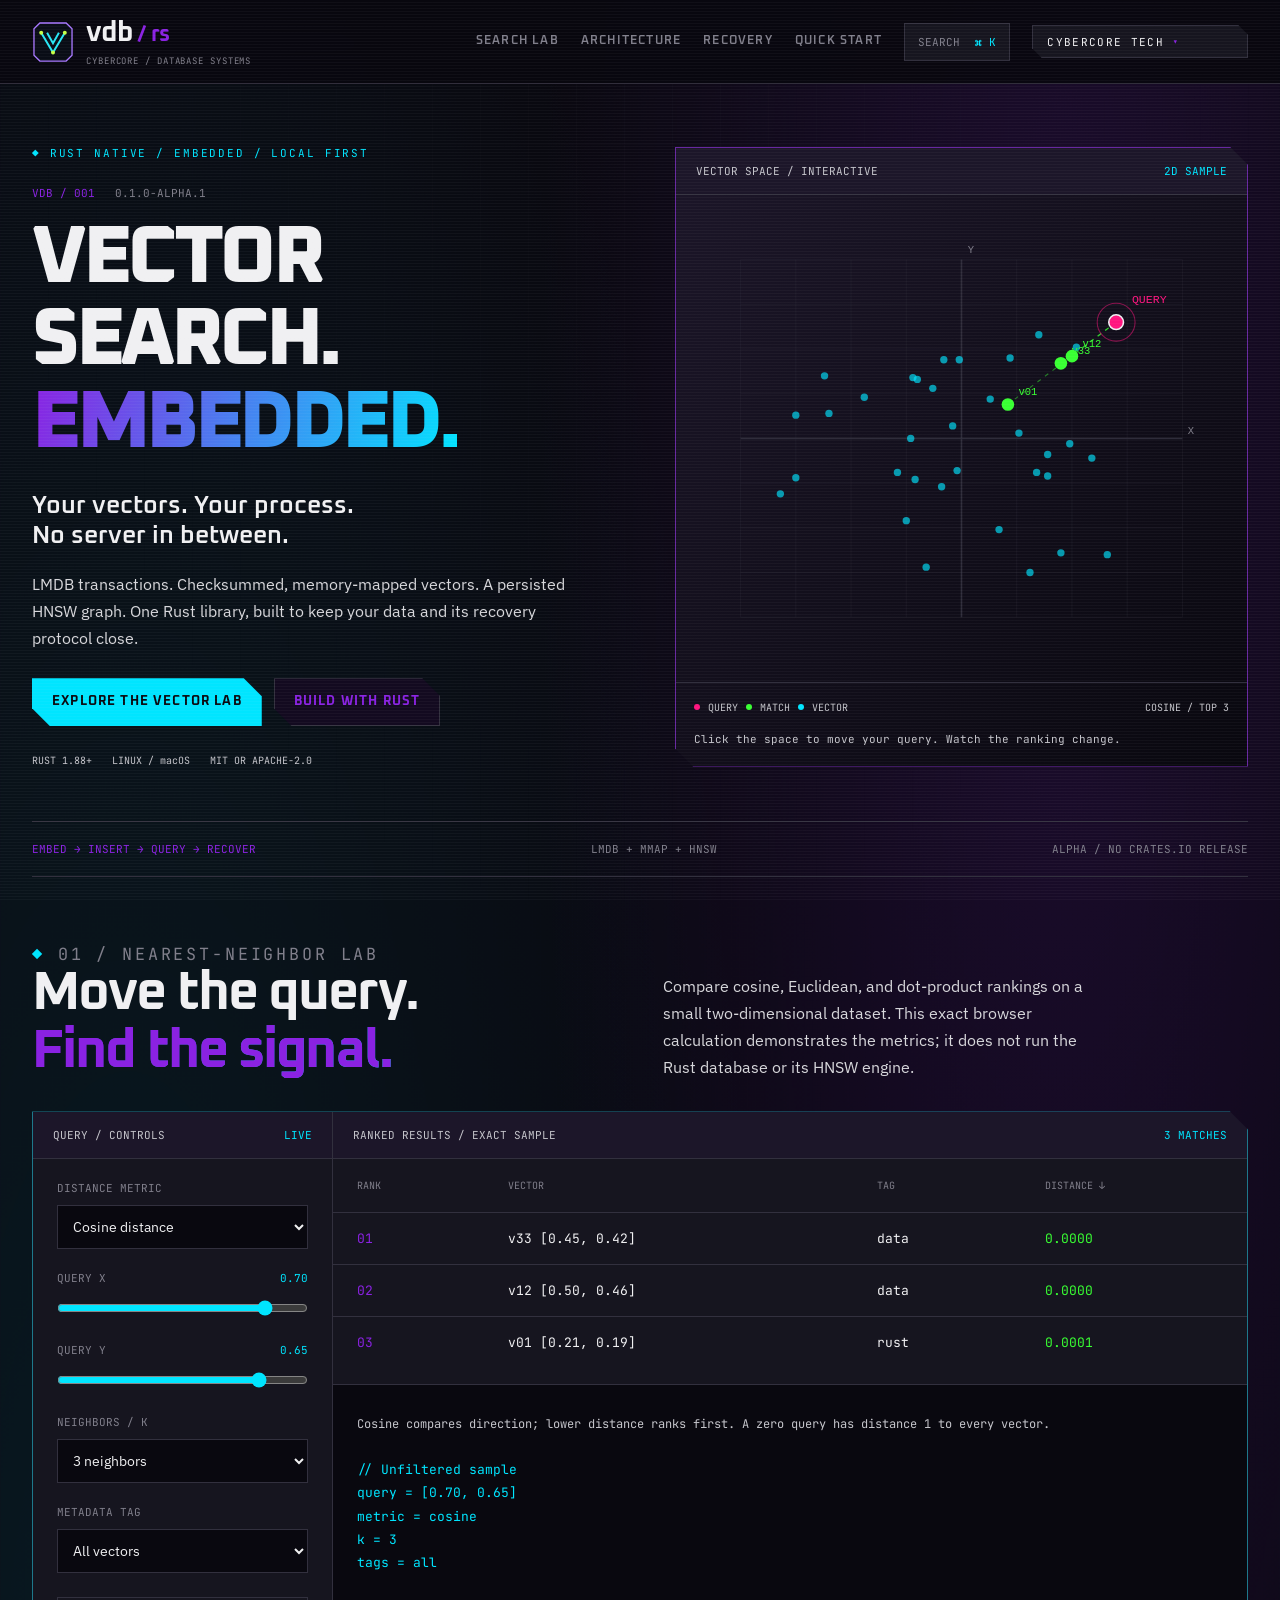
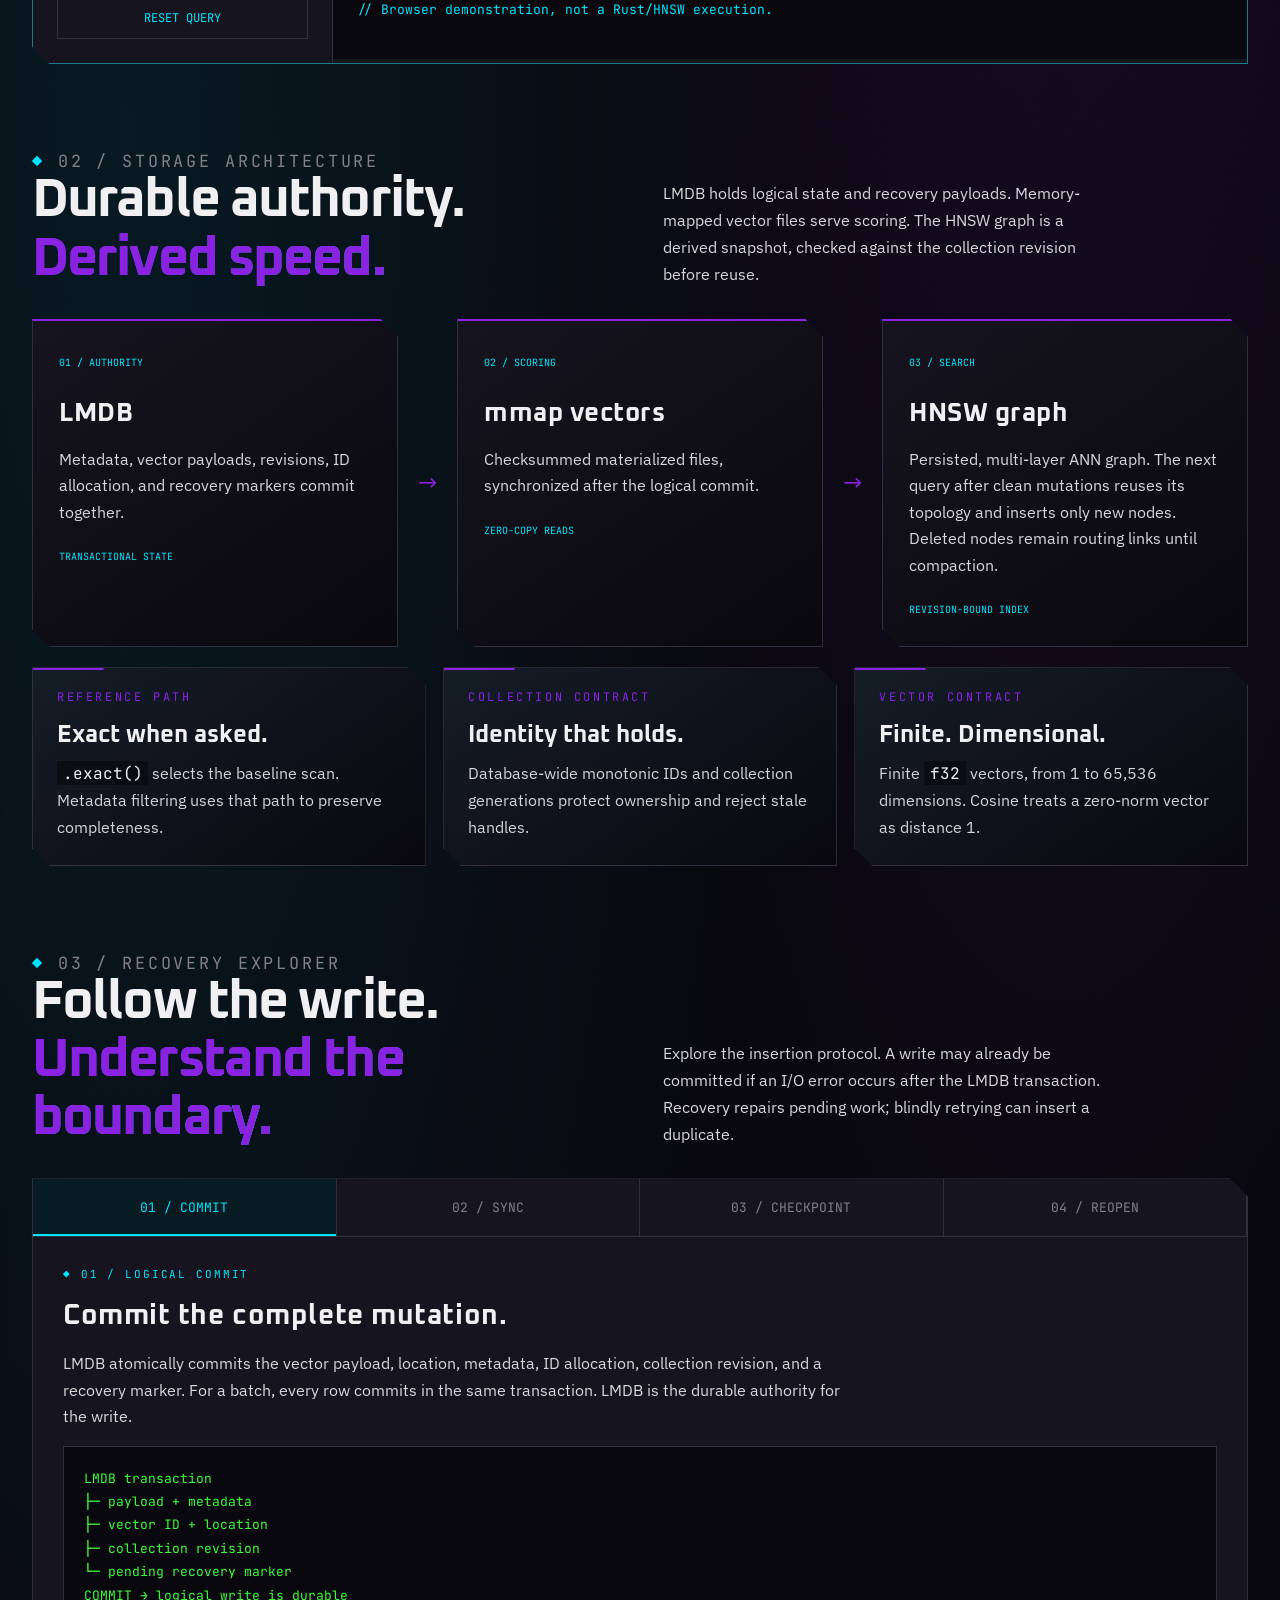
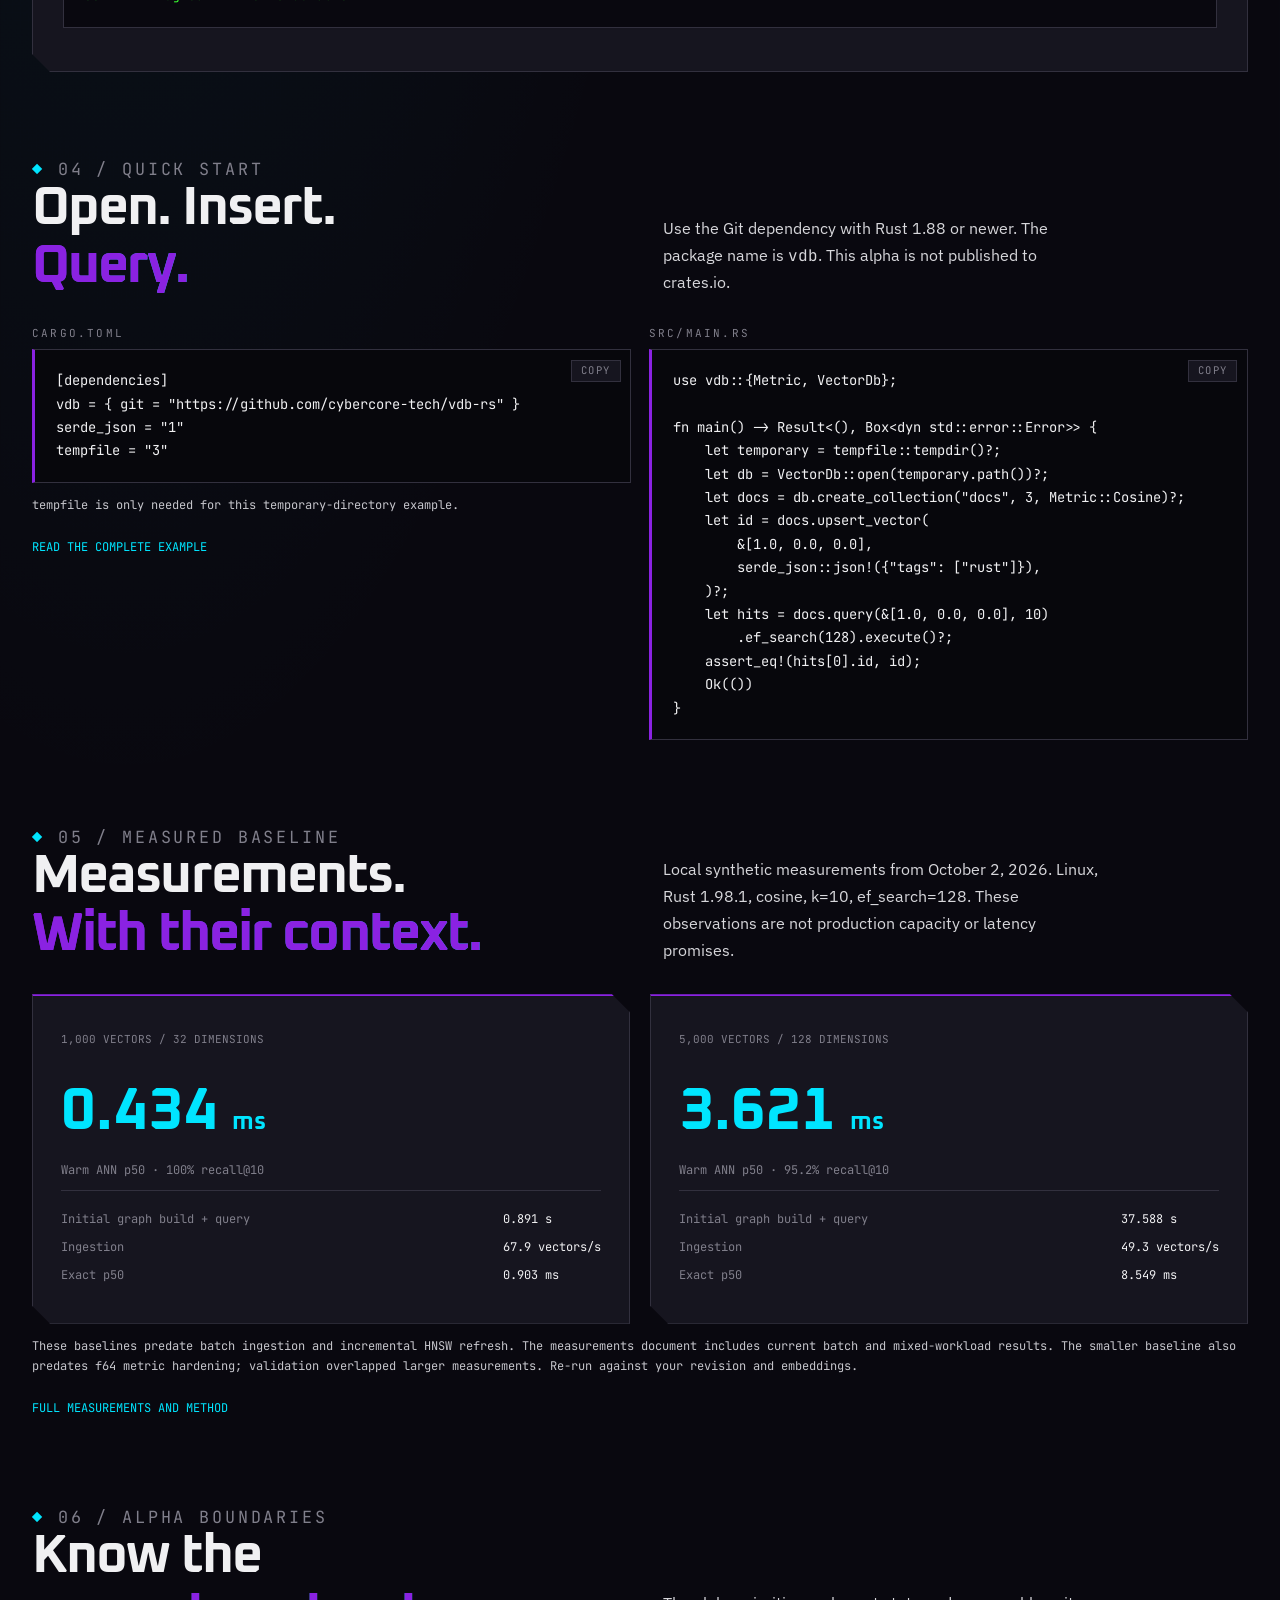
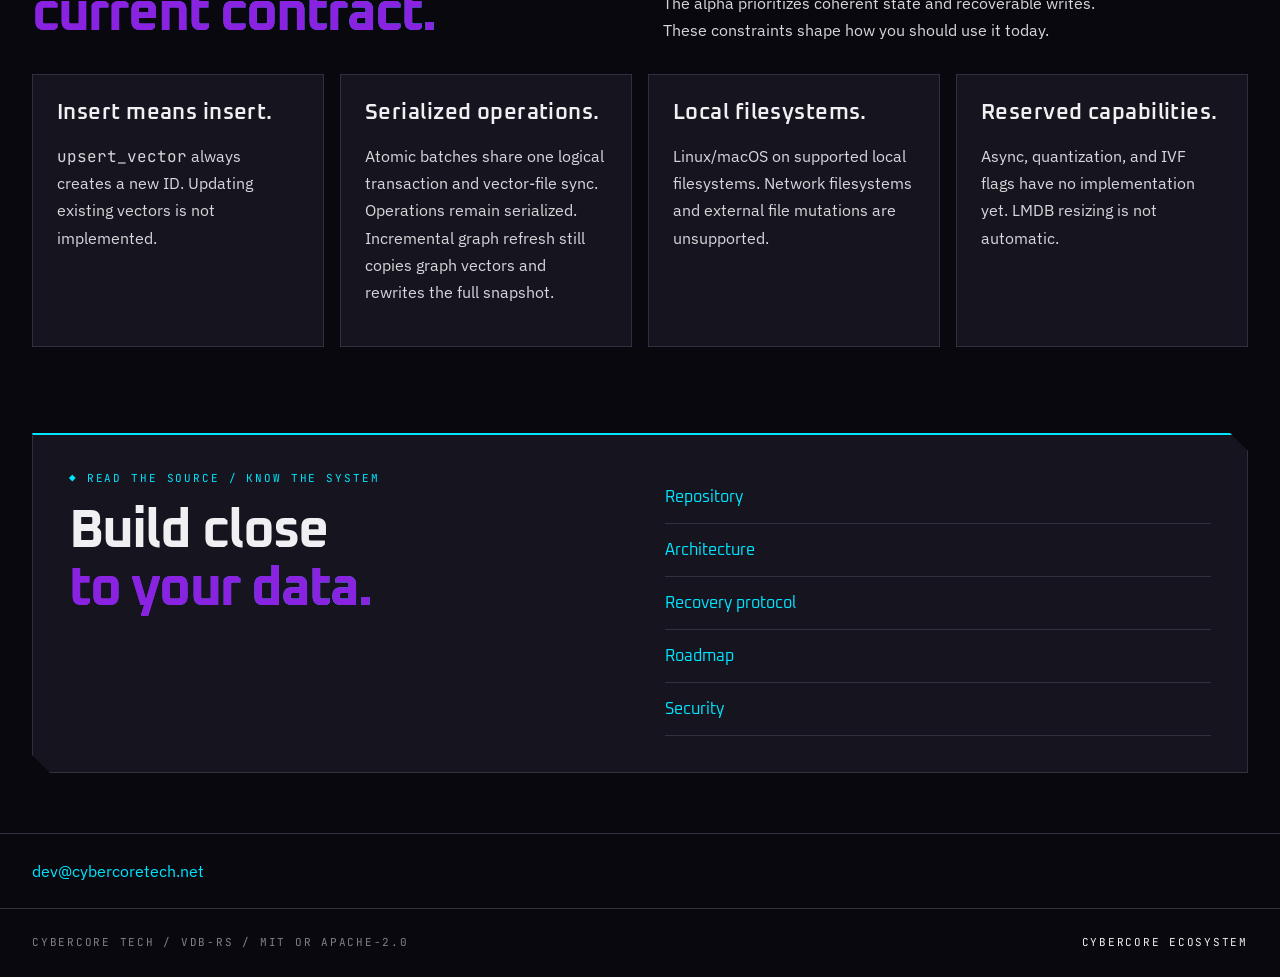
==== commit c10e3e65: "docs: update project site for batches and incremental HNSW" ====
--- a/docs/index.html
+++ b/docs/index.html
@@ -13,7 +13,7 @@
 <section id="top" class="wrap hero"><div class="hero-copy"><p class="eyebrow">RUST NATIVE / EMBEDDED / LOCAL FIRST</p><div class="hero-id">VDB / 001 <span>0.1.0-ALPHA.1</span></div><h1>VECTOR<br>SEARCH.<br><em>EMBEDDED.</em></h1><p class="tagline">Your vectors. Your process.<br>No server in between.</p><p class="lede">LMDB transactions. Checksummed, memory-mapped vectors. A persisted HNSW graph. One Rust library, built to keep your data and its recovery protocol close.</p><div class="cta"><a class="btn" href="#lab">EXPLORE THE VECTOR LAB</a><a class="btn ghost" href="#setup">BUILD WITH RUST</a></div><div class="hero-meta">RUST 1.88+ <span>LINUX / macOS</span> MIT OR APACHE-2.0</div></div><div class="hero-instrument"><div class="panel-bar"><span>VECTOR SPACE / INTERACTIVE</span><span>2D SAMPLE</span></div><div class="plot-shell"><svg id="vectorPlot" viewBox="0 0 520 440" role="img" aria-labelledby="plotTitle plotDesc"><title id="plotTitle">Interactive two-dimensional vector space</title><desc id="plotDesc">Sample vectors and a query point. Click to move the query or use the X and Y controls in the search lab. Lines connect the nearest ranked matches.</desc></svg></div><div class="plot-footer"><span class="legend"><i></i>QUERY <i></i>MATCH <i></i>VECTOR</span><span id="plotMetric">COSINE / TOP 3</span></div><p class="plot-hint">Click the space to move your query. Watch the ranking change.</p></div></section>
 <div class="wrap mission-strip"><span>EMBED → INSERT → QUERY → RECOVER</span><span>LMDB + MMAP + HNSW</span><span>ALPHA / NO CRATES.IO RELEASE</span></div>
 <section class="wrap section" id="lab"><div class="section-head"><div><p class="eyebrow">01 / NEAREST-NEIGHBOR LAB</p><h2>Move the query.<br><em>Find the signal.</em></h2></div><p>Compare cosine, Euclidean, and dot-product rankings on a small two-dimensional dataset. This exact browser calculation demonstrates the metrics; it does not run the Rust database or its HNSW engine.</p></div><div class="lab-grid"><div class="query-panel"><div class="panel-bar">QUERY / CONTROLS <span>LIVE</span></div><label for="metric">DISTANCE METRIC</label><select id="metric"><option value="cosine">Cosine distance</option><option value="euclidean">Euclidean distance</option><option value="dot">Dot-product similarity</option></select><label for="queryX">QUERY X <output id="xValue" for="queryX">0.70</output></label><input id="queryX" type="range" min="-1" max="1" step="0.01" value="0.7"><label for="queryY">QUERY Y <output id="yValue" for="queryY">0.65</output></label><input id="queryY" type="range" min="-1" max="1" step="0.01" value="0.65"><label for="neighborCount">NEIGHBORS / K</label><select id="neighborCount"><option value="3">3 neighbors</option><option value="5">5 neighbors</option><option value="8">8 neighbors</option></select><label for="vectorFilter">METADATA TAG</label><select id="vectorFilter"><option value="all">All vectors</option><option value="rust">rust</option><option value="systems">systems</option><option value="data">data</option></select><button id="resetQuery" class="quiet-button" type="button">RESET QUERY</button></div><div class="results-panel"><div class="panel-bar"><span>RANKED RESULTS / EXACT SAMPLE</span><span id="resultCount" role="status">3 MATCHES</span></div><div class="table-scroll"><table><thead><tr><th scope="col">RANK</th><th scope="col">VECTOR</th><th scope="col">TAG</th><th scope="col" id="scoreHeading">DISTANCE ↓</th></tr></thead><tbody id="resultRows"></tbody></table></div><div class="query-readout"><span id="metricExplanation">Cosine compares direction; lower distance ranks first.</span><pre id="queryCode"></pre></div></div></div></section>
-<section class="wrap section" id="architecture"><div class="section-head"><div><p class="eyebrow">02 / STORAGE ARCHITECTURE</p><h2>Durable authority.<br><em>Derived speed.</em></h2></div><p>LMDB holds logical state and recovery payloads. Memory-mapped vector files serve scoring. The HNSW graph is a derived snapshot, checked against the collection revision before reuse.</p></div><div class="architecture-flow"><article><span class="num">01 / AUTHORITY</span><h3>LMDB</h3><p>Metadata, vector payloads, revisions, ID allocation, and recovery markers commit together.</p><code>TRANSACTIONAL STATE</code></article><span class="flow-connector" aria-hidden="true">→</span><article><span class="num">02 / SCORING</span><h3>mmap vectors</h3><p>Checksummed materialized files, synchronized after the logical commit.</p><code>ZERO-COPY READS</code></article><span class="flow-connector" aria-hidden="true">→</span><article><span class="num">03 / SEARCH</span><h3>HNSW graph</h3><p>Persisted, multi-layer ANN graph. Mutations invalidate it; the next query rebuilds it.</p><code>REVISION-BOUND INDEX</code></article></div><div class="grid g3 capability-grid"><article class="card"><span class="num">REFERENCE PATH</span><h3>Exact when asked.</h3><p><code>.exact()</code> selects the baseline scan. Metadata filtering uses that path to preserve completeness.</p></article><article class="card"><span class="num">COLLECTION CONTRACT</span><h3>Identity that holds.</h3><p>Database-wide monotonic IDs and collection generations protect ownership and reject stale handles.</p></article><article class="card"><span class="num">VECTOR CONTRACT</span><h3>Finite. Dimensional.</h3><p>Finite <code>f32</code> vectors, from 1 to 65,536 dimensions. Cosine treats a zero-norm vector as distance 1.</p></article></div></section>
+<section class="wrap section" id="architecture"><div class="section-head"><div><p class="eyebrow">02 / STORAGE ARCHITECTURE</p><h2>Durable authority.<br><em>Derived speed.</em></h2></div><p>LMDB holds logical state and recovery payloads. Memory-mapped vector files serve scoring. The HNSW graph is a derived snapshot, checked against the collection revision before reuse.</p></div><div class="architecture-flow"><article><span class="num">01 / AUTHORITY</span><h3>LMDB</h3><p>Metadata, vector payloads, revisions, ID allocation, and recovery markers commit together.</p><code>TRANSACTIONAL STATE</code></article><span class="flow-connector" aria-hidden="true">→</span><article><span class="num">02 / SCORING</span><h3>mmap vectors</h3><p>Checksummed materialized files, synchronized after the logical commit.</p><code>ZERO-COPY READS</code></article><span class="flow-connector" aria-hidden="true">→</span><article><span class="num">03 / SEARCH</span><h3>HNSW graph</h3><p>Persisted, multi-layer ANN graph. The next query after clean mutations reuses its topology and inserts only new nodes. Deleted nodes remain routing links until compaction.</p><code>REVISION-BOUND INDEX</code></article></div><div class="grid g3 capability-grid"><article class="card"><span class="num">REFERENCE PATH</span><h3>Exact when asked.</h3><p><code>.exact()</code> selects the baseline scan. Metadata filtering uses that path to preserve completeness.</p></article><article class="card"><span class="num">COLLECTION CONTRACT</span><h3>Identity that holds.</h3><p>Database-wide monotonic IDs and collection generations protect ownership and reject stale handles.</p></article><article class="card"><span class="num">VECTOR CONTRACT</span><h3>Finite. Dimensional.</h3><p>Finite <code>f32</code> vectors, from 1 to 65,536 dimensions. Cosine treats a zero-norm vector as distance 1.</p></article></div></section>
 <section class="wrap section" id="recovery"><div class="section-head"><div><p class="eyebrow">03 / RECOVERY EXPLORER</p><h2>Follow the write.<br><em>Understand the boundary.</em></h2></div><p>Explore the insertion protocol. A write may already be committed if an I/O error occurs after the LMDB transaction. Recovery repairs pending work; blindly retrying can insert a duplicate.</p></div><div class="recovery-panel"><div class="recovery-steps" role="tablist" aria-label="Recovery protocol stages"><button role="tab" id="recoveryTab0" aria-controls="recoveryDetail" aria-selected="true" data-step="0">01 / COMMIT</button><button role="tab" id="recoveryTab1" aria-controls="recoveryDetail" aria-selected="false" tabindex="-1" data-step="1">02 / SYNC</button><button role="tab" id="recoveryTab2" aria-controls="recoveryDetail" aria-selected="false" tabindex="-1" data-step="2">03 / CHECKPOINT</button><button role="tab" id="recoveryTab3" aria-controls="recoveryDetail" aria-selected="false" tabindex="-1" data-step="3">04 / REOPEN</button></div><div id="recoveryDetail" role="tabpanel" aria-labelledby="recoveryTab0" tabindex="0"><p class="eyebrow" id="recoveryStage"></p><h3 id="recoveryTitle"></h3><p id="recoveryText"></p><pre id="recoveryTrace"></pre></div></div></section>
 <section class="wrap section" id="setup"><div class="section-head"><div><p class="eyebrow">04 / QUICK START</p><h2>Open. Insert.<br><em>Query.</em></h2></div><p>Use the Git dependency with Rust 1.88 or newer. The package name is <code>vdb</code>. This alpha is not published to crates.io.</p></div><div class="grid g2"><div><span class="label">CARGO.TOML</span><pre class="code" data-copy><code>[dependencies]
 vdb = { git = "https://github.com/cybercore-tech/vdb-rs" }
@@ -33,8 +33,8 @@
     assert_eq!(hits[0].id, id);
     Ok(())
 }</code></pre></div></div></section>
-<section class="wrap section" id="benchmarks"><div class="section-head"><div><p class="eyebrow">05 / MEASURED BASELINE</p><h2>Measurements.<br><em>With their context.</em></h2></div><p>Local synthetic measurements from October 2, 2026. Linux, Rust 1.98.1, cosine, k=10, ef_search=128. These observations are not production capacity or latency promises.</p></div><div class="benchmark-grid"><article><span>1,000 VECTORS / 32 DIMENSIONS</span><strong>0.434 <small>ms</small></strong><p>Warm ANN p50 · 100% recall@10</p><dl><dt>Initial graph build + query</dt><dd>0.891 s</dd><dt>Ingestion</dt><dd>67.9 vectors/s</dd><dt>Exact p50</dt><dd>0.903 ms</dd></dl></article><article><span>5,000 VECTORS / 128 DIMENSIONS</span><strong>3.621 <small>ms</small></strong><p>Warm ANN p50 · 95.2% recall@10</p><dl><dt>Initial graph build + query</dt><dd>37.588 s</dd><dt>Ingestion</dt><dd>49.3 vectors/s</dd><dt>Exact p50</dt><dd>8.549 ms</dd></dl></article></div><p class="code-note">The smaller baseline predates final f64 metric-accumulation hardening. Larger measurements overlapped local validation work. Re-run the harness against your revision and embeddings.</p><a class="source-link" href="https://github.com/cybercore-tech/vdb-rs/blob/main/docs/benchmarks.md">FULL MEASUREMENTS AND METHOD</a></section>
-<section class="wrap section" id="alpha"><div class="section-head"><div><p class="eyebrow">06 / ALPHA BOUNDARIES</p><h2>Know the<br><em>current contract.</em></h2></div><p>The alpha prioritizes coherent state and recoverable writes. These constraints shape how you should use it today.</p></div><div class="alpha-grid"><article><h3>Insert means insert.</h3><p><code>upsert_vector</code> always creates a new ID. Updating existing vectors is not implemented.</p></article><article><h3>Serialized operations.</h3><p>Writes synchronize individually. No batch ingestion or parallel reads; graph maintenance rebuilds after mutation.</p></article><article><h3>Local filesystems.</h3><p>Linux/macOS on supported local filesystems. Network filesystems and external file mutations are unsupported.</p></article><article><h3>Reserved capabilities.</h3><p>Async, quantization, and IVF flags have no implementation yet. LMDB resizing is not automatic.</p></article></div></section>
+<section class="wrap section" id="benchmarks"><div class="section-head"><div><p class="eyebrow">05 / MEASURED BASELINE</p><h2>Measurements.<br><em>With their context.</em></h2></div><p>Local synthetic measurements from October 2, 2026. Linux, Rust 1.98.1, cosine, k=10, ef_search=128. These observations are not production capacity or latency promises.</p></div><div class="benchmark-grid"><article><span>1,000 VECTORS / 32 DIMENSIONS</span><strong>0.434 <small>ms</small></strong><p>Warm ANN p50 · 100% recall@10</p><dl><dt>Initial graph build + query</dt><dd>0.891 s</dd><dt>Ingestion</dt><dd>67.9 vectors/s</dd><dt>Exact p50</dt><dd>0.903 ms</dd></dl></article><article><span>5,000 VECTORS / 128 DIMENSIONS</span><strong>3.621 <small>ms</small></strong><p>Warm ANN p50 · 95.2% recall@10</p><dl><dt>Initial graph build + query</dt><dd>37.588 s</dd><dt>Ingestion</dt><dd>49.3 vectors/s</dd><dt>Exact p50</dt><dd>8.549 ms</dd></dl></article></div><p class="code-note">These baselines predate batch ingestion and incremental HNSW refresh. The measurements document includes current batch and mixed-workload results. The smaller baseline also predates f64 metric hardening; validation overlapped larger measurements. Re-run against your revision and embeddings.</p><a class="source-link" href="https://github.com/cybercore-tech/vdb-rs/blob/main/docs/benchmarks.md">FULL MEASUREMENTS AND METHOD</a></section>
+<section class="wrap section" id="alpha"><div class="section-head"><div><p class="eyebrow">06 / ALPHA BOUNDARIES</p><h2>Know the<br><em>current contract.</em></h2></div><p>The alpha prioritizes coherent state and recoverable writes. These constraints shape how you should use it today.</p></div><div class="alpha-grid"><article><h3>Insert means insert.</h3><p><code>upsert_vector</code> always creates a new ID. Updating existing vectors is not implemented.</p></article><article><h3>Serialized operations.</h3><p>Atomic batches share one logical transaction and vector-file sync. Operations remain serialized. Incremental graph refresh still copies graph vectors and rewrites the full snapshot.</p></article><article><h3>Local filesystems.</h3><p>Linux/macOS on supported local filesystems. Network filesystems and external file mutations are unsupported.</p></article><article><h3>Reserved capabilities.</h3><p>Async, quantization, and IVF flags have no implementation yet. LMDB resizing is not automatic.</p></article></div></section>
 <section class="wrap section" id="docs"><div class="final-panel"><div><p class="eyebrow">READ THE SOURCE / KNOW THE SYSTEM</p><h2>Build close<br><em>to your data.</em></h2></div><div class="doc-links"><a href="https://github.com/cybercore-tech/vdb-rs">Repository</a><a href="https://github.com/cybercore-tech/vdb-rs/blob/main/docs/arch.md">Architecture</a><a href="https://github.com/cybercore-tech/vdb-rs/blob/main/docs/recovery.md">Recovery protocol</a><a href="https://github.com/cybercore-tech/vdb-rs/blob/main/docs/roadmap.md">Roadmap</a><a href="https://github.com/cybercore-tech/vdb-rs/blob/main/SECURITY.md">Security</a></div></div></section>
 </main>
 <section class="contact-band"><div class="wrap"><cybercore-contact repo="vdb-rs"><a href="mailto:dev@cybercoretech.net">dev@cybercoretech.net</a></cybercore-contact></div></section>
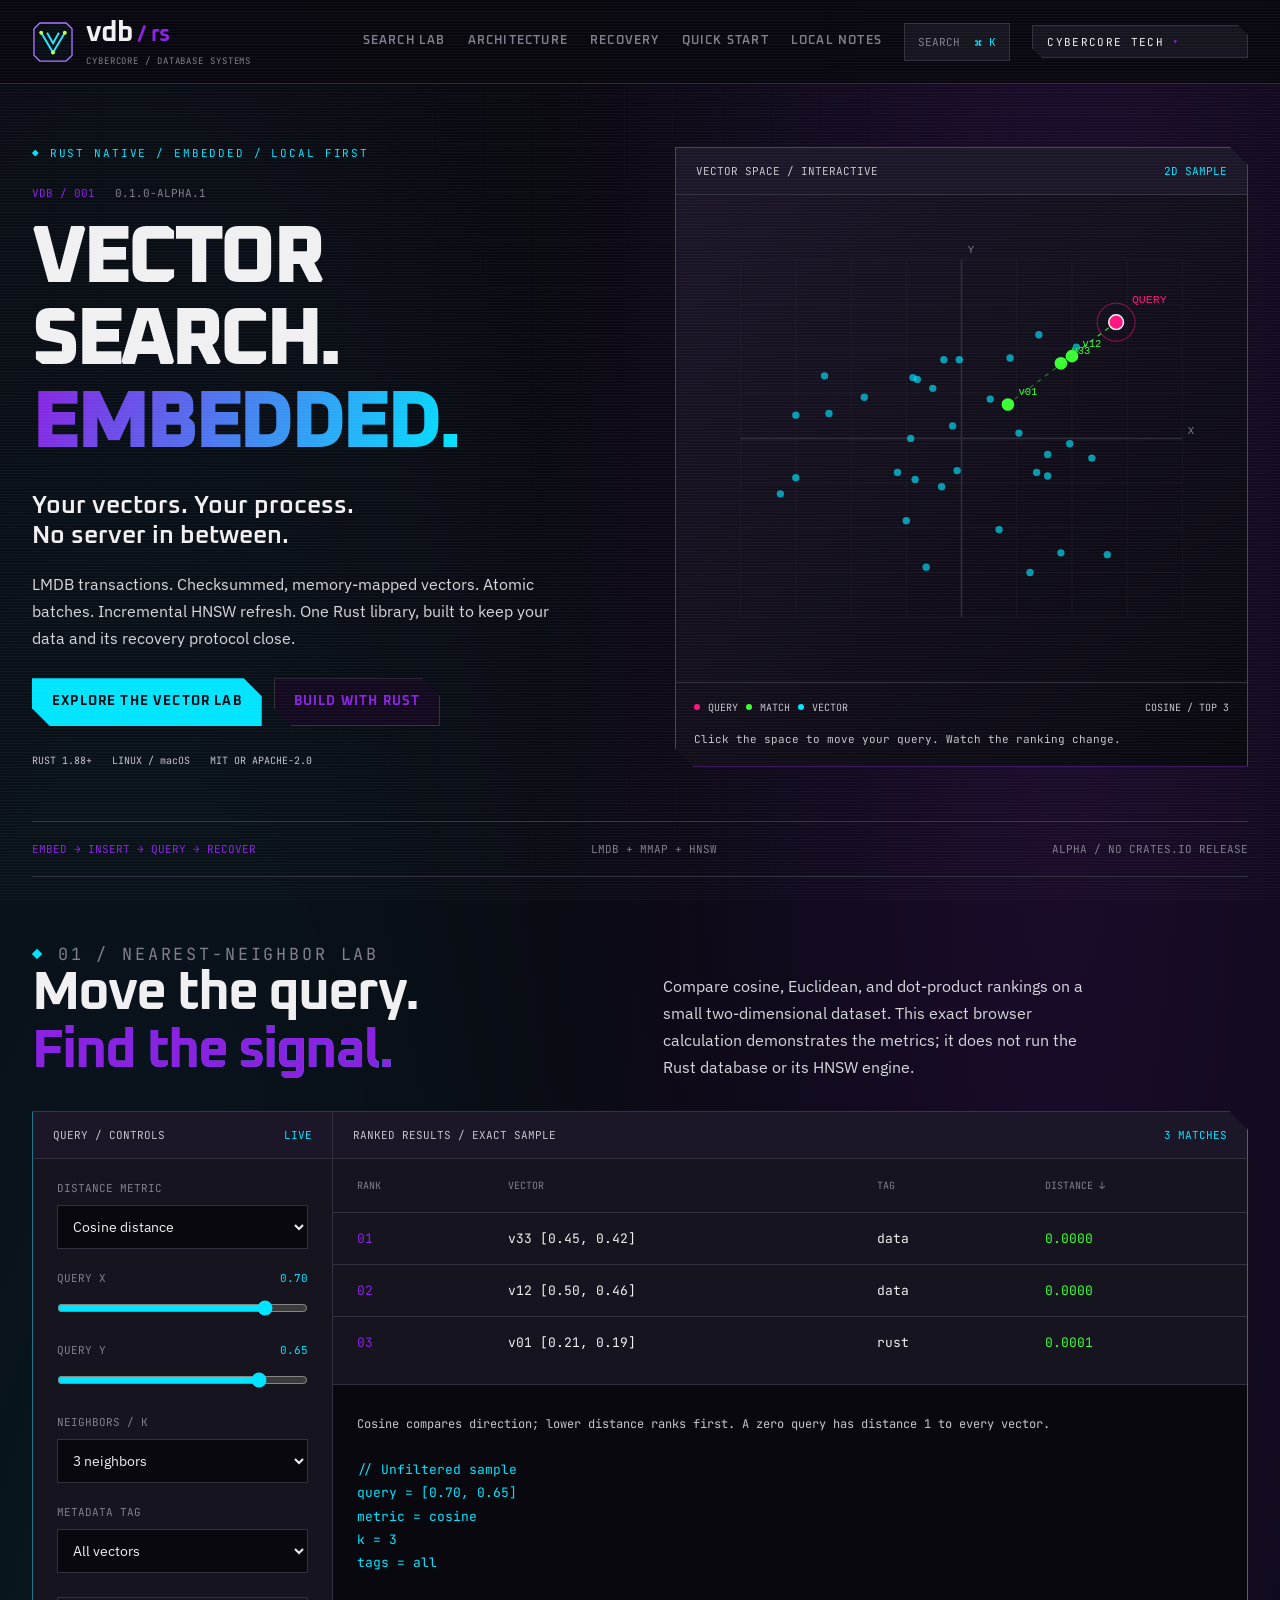
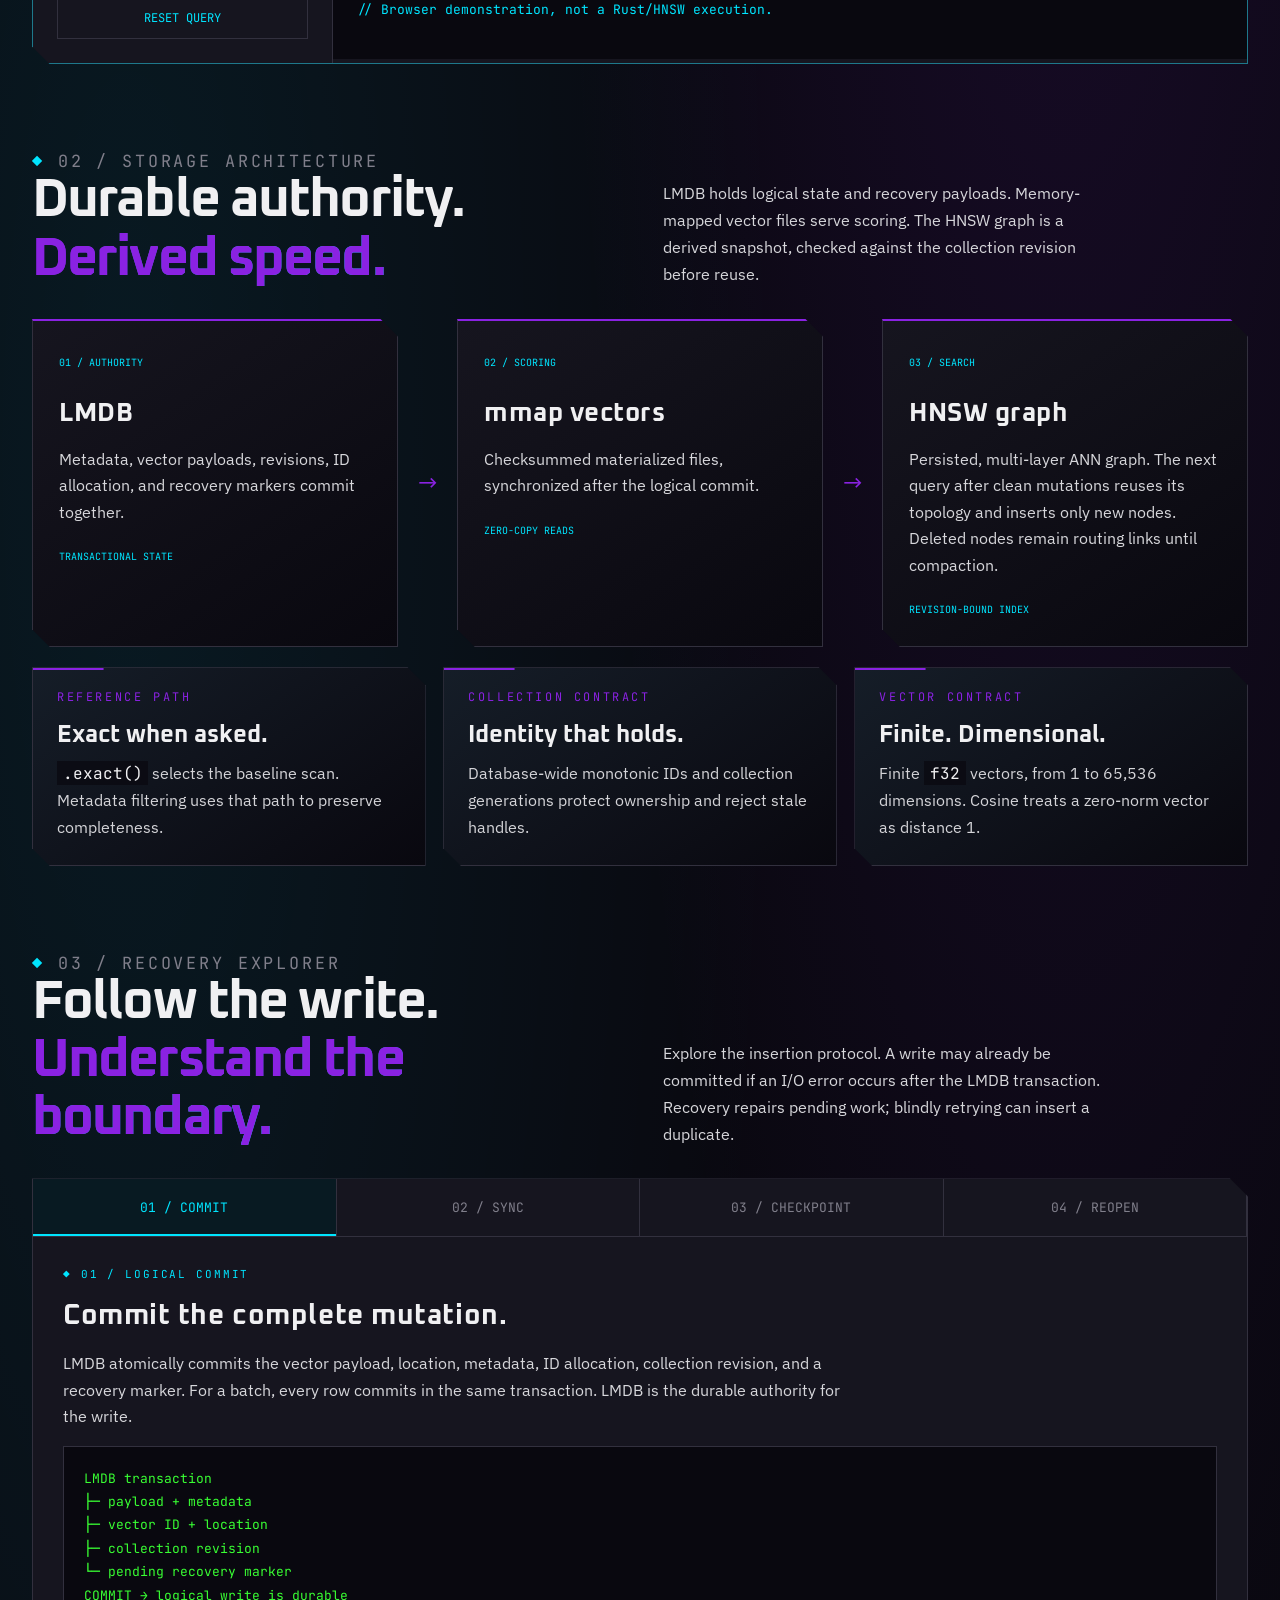
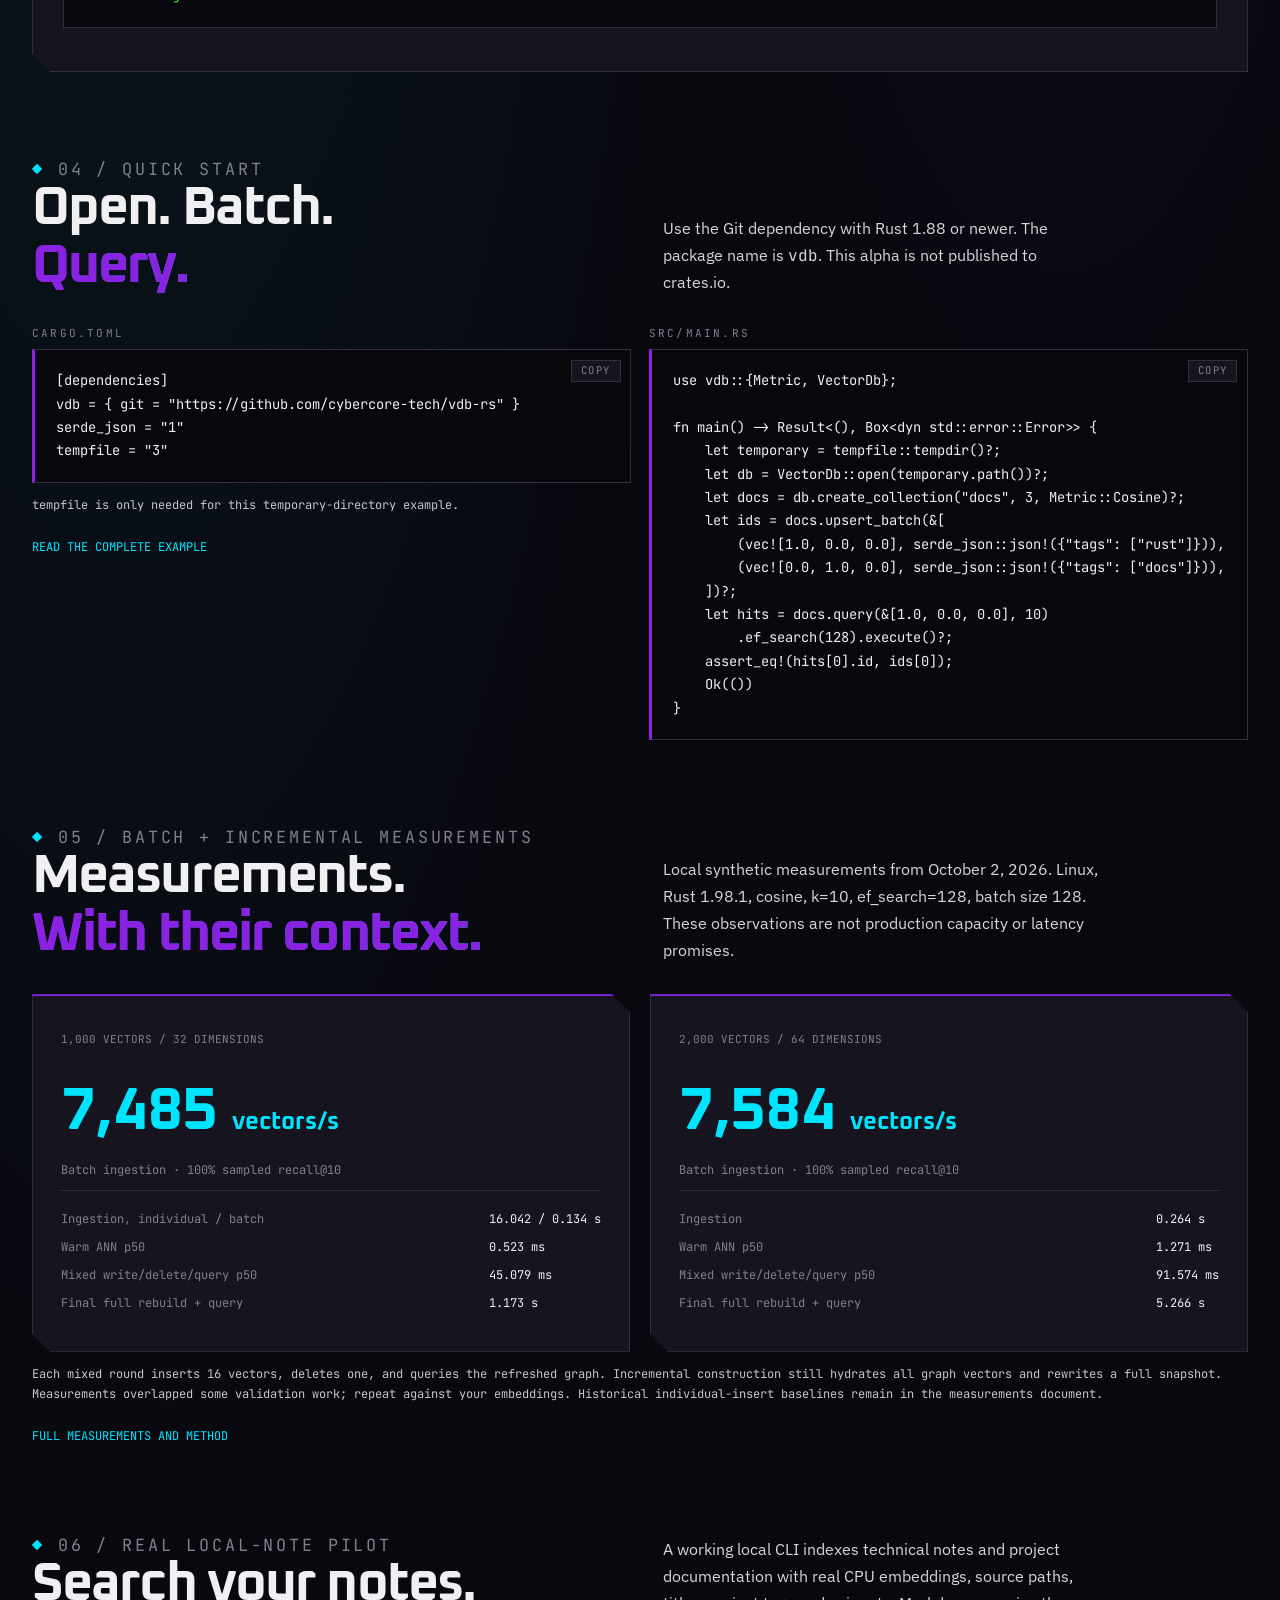
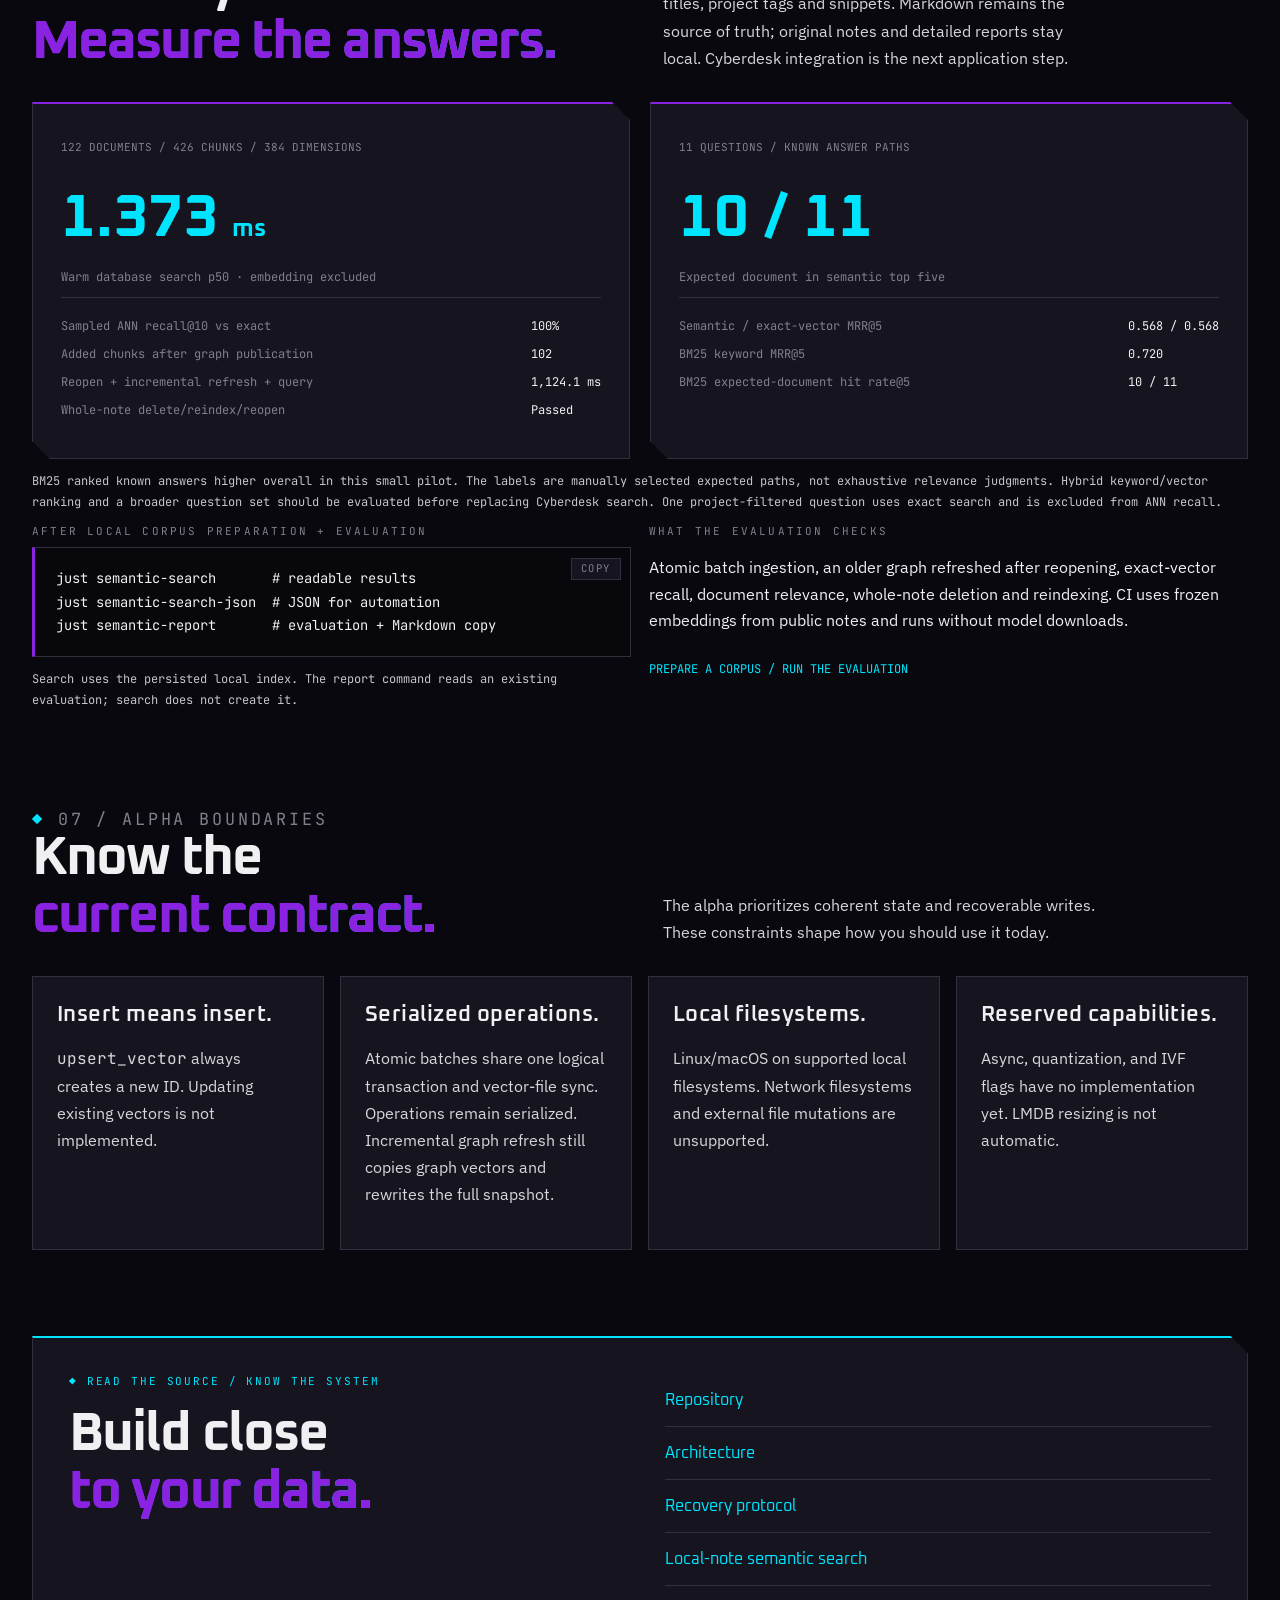
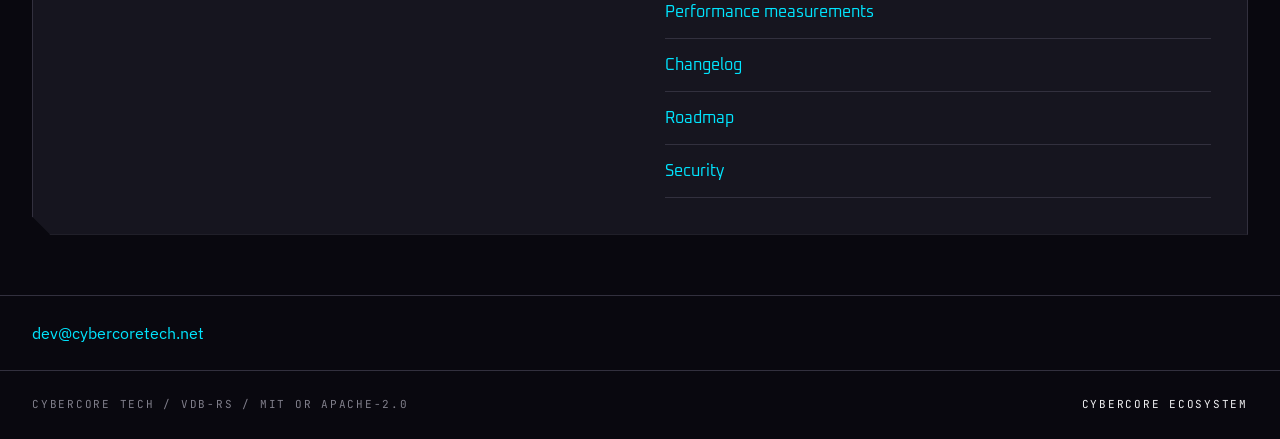
==== commit 870b3bf3: "docs: publish current benchmarks and real-note test results" ====
--- a/docs/index.html
+++ b/docs/index.html
@@ -8,14 +8,14 @@
 </head>
 <body>
 <a class="skip-link" href="#main">Skip to content</a>
-<header class="site-header"><a class="brand" href="#top"><img src="assets/vdb-mark.svg" alt="" width="42" height="42"><span class="brand-name">vdb<span class="brand-rs">/ rs</span><small>CYBERCORE / DATABASE SYSTEMS</small></span></a><nav class="main-nav" aria-label="Primary"><a href="#lab">SEARCH LAB</a><a href="#architecture">ARCHITECTURE</a><a href="#recovery">RECOVERY</a><a href="#setup">QUICK START</a></nav><button id="openSearch" class="search-trigger" type="button">SEARCH <kbd>⌘ K</kbd></button><div class="theme-picker"><button id="themeButton" class="theme-button" type="button" aria-haspopup="listbox" aria-expanded="false" aria-controls="themeMenu">NEURAL VIOLET</button><div id="themeMenu" class="theme-menu" role="listbox" aria-label="Theme" hidden></div></div></header>
+<header class="site-header"><a class="brand" href="#top"><img src="assets/vdb-mark.svg" alt="" width="42" height="42"><span class="brand-name">vdb<span class="brand-rs">/ rs</span><small>CYBERCORE / DATABASE SYSTEMS</small></span></a><nav class="main-nav" aria-label="Primary"><a href="#lab">SEARCH LAB</a><a href="#architecture">ARCHITECTURE</a><a href="#recovery">RECOVERY</a><a href="#setup">QUICK START</a><a href="#semantic">LOCAL NOTES</a></nav><button id="openSearch" class="search-trigger" type="button">SEARCH <kbd>⌘ K</kbd></button><div class="theme-picker"><button id="themeButton" class="theme-button" type="button" aria-haspopup="listbox" aria-expanded="false" aria-controls="themeMenu">NEURAL VIOLET</button><div id="themeMenu" class="theme-menu" role="listbox" aria-label="Theme" hidden></div></div></header>
 <main id="main">
-<section id="top" class="wrap hero"><div class="hero-copy"><p class="eyebrow">RUST NATIVE / EMBEDDED / LOCAL FIRST</p><div class="hero-id">VDB / 001 <span>0.1.0-ALPHA.1</span></div><h1>VECTOR<br>SEARCH.<br><em>EMBEDDED.</em></h1><p class="tagline">Your vectors. Your process.<br>No server in between.</p><p class="lede">LMDB transactions. Checksummed, memory-mapped vectors. A persisted HNSW graph. One Rust library, built to keep your data and its recovery protocol close.</p><div class="cta"><a class="btn" href="#lab">EXPLORE THE VECTOR LAB</a><a class="btn ghost" href="#setup">BUILD WITH RUST</a></div><div class="hero-meta">RUST 1.88+ <span>LINUX / macOS</span> MIT OR APACHE-2.0</div></div><div class="hero-instrument"><div class="panel-bar"><span>VECTOR SPACE / INTERACTIVE</span><span>2D SAMPLE</span></div><div class="plot-shell"><svg id="vectorPlot" viewBox="0 0 520 440" role="img" aria-labelledby="plotTitle plotDesc"><title id="plotTitle">Interactive two-dimensional vector space</title><desc id="plotDesc">Sample vectors and a query point. Click to move the query or use the X and Y controls in the search lab. Lines connect the nearest ranked matches.</desc></svg></div><div class="plot-footer"><span class="legend"><i></i>QUERY <i></i>MATCH <i></i>VECTOR</span><span id="plotMetric">COSINE / TOP 3</span></div><p class="plot-hint">Click the space to move your query. Watch the ranking change.</p></div></section>
+<section id="top" class="wrap hero"><div class="hero-copy"><p class="eyebrow">RUST NATIVE / EMBEDDED / LOCAL FIRST</p><div class="hero-id">VDB / 001 <span>0.1.0-ALPHA.1</span></div><h1>VECTOR<br>SEARCH.<br><em>EMBEDDED.</em></h1><p class="tagline">Your vectors. Your process.<br>No server in between.</p><p class="lede">LMDB transactions. Checksummed, memory-mapped vectors. Atomic batches. Incremental HNSW refresh. One Rust library, built to keep your data and its recovery protocol close.</p><div class="cta"><a class="btn" href="#lab">EXPLORE THE VECTOR LAB</a><a class="btn ghost" href="#setup">BUILD WITH RUST</a></div><div class="hero-meta">RUST 1.88+ <span>LINUX / macOS</span> MIT OR APACHE-2.0</div></div><div class="hero-instrument"><div class="panel-bar"><span>VECTOR SPACE / INTERACTIVE</span><span>2D SAMPLE</span></div><div class="plot-shell"><svg id="vectorPlot" viewBox="0 0 520 440" role="img" aria-labelledby="plotTitle plotDesc"><title id="plotTitle">Interactive two-dimensional vector space</title><desc id="plotDesc">Sample vectors and a query point. Click to move the query or use the X and Y controls in the search lab. Lines connect the nearest ranked matches.</desc></svg></div><div class="plot-footer"><span class="legend"><i></i>QUERY <i></i>MATCH <i></i>VECTOR</span><span id="plotMetric">COSINE / TOP 3</span></div><p class="plot-hint">Click the space to move your query. Watch the ranking change.</p></div></section>
 <div class="wrap mission-strip"><span>EMBED → INSERT → QUERY → RECOVER</span><span>LMDB + MMAP + HNSW</span><span>ALPHA / NO CRATES.IO RELEASE</span></div>
 <section class="wrap section" id="lab"><div class="section-head"><div><p class="eyebrow">01 / NEAREST-NEIGHBOR LAB</p><h2>Move the query.<br><em>Find the signal.</em></h2></div><p>Compare cosine, Euclidean, and dot-product rankings on a small two-dimensional dataset. This exact browser calculation demonstrates the metrics; it does not run the Rust database or its HNSW engine.</p></div><div class="lab-grid"><div class="query-panel"><div class="panel-bar">QUERY / CONTROLS <span>LIVE</span></div><label for="metric">DISTANCE METRIC</label><select id="metric"><option value="cosine">Cosine distance</option><option value="euclidean">Euclidean distance</option><option value="dot">Dot-product similarity</option></select><label for="queryX">QUERY X <output id="xValue" for="queryX">0.70</output></label><input id="queryX" type="range" min="-1" max="1" step="0.01" value="0.7"><label for="queryY">QUERY Y <output id="yValue" for="queryY">0.65</output></label><input id="queryY" type="range" min="-1" max="1" step="0.01" value="0.65"><label for="neighborCount">NEIGHBORS / K</label><select id="neighborCount"><option value="3">3 neighbors</option><option value="5">5 neighbors</option><option value="8">8 neighbors</option></select><label for="vectorFilter">METADATA TAG</label><select id="vectorFilter"><option value="all">All vectors</option><option value="rust">rust</option><option value="systems">systems</option><option value="data">data</option></select><button id="resetQuery" class="quiet-button" type="button">RESET QUERY</button></div><div class="results-panel"><div class="panel-bar"><span>RANKED RESULTS / EXACT SAMPLE</span><span id="resultCount" role="status">3 MATCHES</span></div><div class="table-scroll"><table><thead><tr><th scope="col">RANK</th><th scope="col">VECTOR</th><th scope="col">TAG</th><th scope="col" id="scoreHeading">DISTANCE ↓</th></tr></thead><tbody id="resultRows"></tbody></table></div><div class="query-readout"><span id="metricExplanation">Cosine compares direction; lower distance ranks first.</span><pre id="queryCode"></pre></div></div></div></section>
 <section class="wrap section" id="architecture"><div class="section-head"><div><p class="eyebrow">02 / STORAGE ARCHITECTURE</p><h2>Durable authority.<br><em>Derived speed.</em></h2></div><p>LMDB holds logical state and recovery payloads. Memory-mapped vector files serve scoring. The HNSW graph is a derived snapshot, checked against the collection revision before reuse.</p></div><div class="architecture-flow"><article><span class="num">01 / AUTHORITY</span><h3>LMDB</h3><p>Metadata, vector payloads, revisions, ID allocation, and recovery markers commit together.</p><code>TRANSACTIONAL STATE</code></article><span class="flow-connector" aria-hidden="true">→</span><article><span class="num">02 / SCORING</span><h3>mmap vectors</h3><p>Checksummed materialized files, synchronized after the logical commit.</p><code>ZERO-COPY READS</code></article><span class="flow-connector" aria-hidden="true">→</span><article><span class="num">03 / SEARCH</span><h3>HNSW graph</h3><p>Persisted, multi-layer ANN graph. The next query after clean mutations reuses its topology and inserts only new nodes. Deleted nodes remain routing links until compaction.</p><code>REVISION-BOUND INDEX</code></article></div><div class="grid g3 capability-grid"><article class="card"><span class="num">REFERENCE PATH</span><h3>Exact when asked.</h3><p><code>.exact()</code> selects the baseline scan. Metadata filtering uses that path to preserve completeness.</p></article><article class="card"><span class="num">COLLECTION CONTRACT</span><h3>Identity that holds.</h3><p>Database-wide monotonic IDs and collection generations protect ownership and reject stale handles.</p></article><article class="card"><span class="num">VECTOR CONTRACT</span><h3>Finite. Dimensional.</h3><p>Finite <code>f32</code> vectors, from 1 to 65,536 dimensions. Cosine treats a zero-norm vector as distance 1.</p></article></div></section>
 <section class="wrap section" id="recovery"><div class="section-head"><div><p class="eyebrow">03 / RECOVERY EXPLORER</p><h2>Follow the write.<br><em>Understand the boundary.</em></h2></div><p>Explore the insertion protocol. A write may already be committed if an I/O error occurs after the LMDB transaction. Recovery repairs pending work; blindly retrying can insert a duplicate.</p></div><div class="recovery-panel"><div class="recovery-steps" role="tablist" aria-label="Recovery protocol stages"><button role="tab" id="recoveryTab0" aria-controls="recoveryDetail" aria-selected="true" data-step="0">01 / COMMIT</button><button role="tab" id="recoveryTab1" aria-controls="recoveryDetail" aria-selected="false" tabindex="-1" data-step="1">02 / SYNC</button><button role="tab" id="recoveryTab2" aria-controls="recoveryDetail" aria-selected="false" tabindex="-1" data-step="2">03 / CHECKPOINT</button><button role="tab" id="recoveryTab3" aria-controls="recoveryDetail" aria-selected="false" tabindex="-1" data-step="3">04 / REOPEN</button></div><div id="recoveryDetail" role="tabpanel" aria-labelledby="recoveryTab0" tabindex="0"><p class="eyebrow" id="recoveryStage"></p><h3 id="recoveryTitle"></h3><p id="recoveryText"></p><pre id="recoveryTrace"></pre></div></div></section>
-<section class="wrap section" id="setup"><div class="section-head"><div><p class="eyebrow">04 / QUICK START</p><h2>Open. Insert.<br><em>Query.</em></h2></div><p>Use the Git dependency with Rust 1.88 or newer. The package name is <code>vdb</code>. This alpha is not published to crates.io.</p></div><div class="grid g2"><div><span class="label">CARGO.TOML</span><pre class="code" data-copy><code>[dependencies]
+<section class="wrap section" id="setup"><div class="section-head"><div><p class="eyebrow">04 / QUICK START</p><h2>Open. Batch.<br><em>Query.</em></h2></div><p>Use the Git dependency with Rust 1.88 or newer. The package name is <code>vdb</code>. This alpha is not published to crates.io.</p></div><div class="grid g2"><div><span class="label">CARGO.TOML</span><pre class="code" data-copy><code>[dependencies]
 vdb = { git = "https://github.com/cybercore-tech/vdb-rs" }
 serde_json = "1"
 tempfile = "3"</code></pre><p class="code-note">tempfile is only needed for this temporary-directory example.</p><a class="source-link" href="https://github.com/cybercore-tech/vdb-rs/blob/main/examples/basic.rs">READ THE COMPLETE EXAMPLE</a></div><div><span class="label">SRC/MAIN.RS</span><pre class="code" data-copy><code>use vdb::{Metric, VectorDb};
@@ -24,18 +24,21 @@
     let temporary = tempfile::tempdir()?;
     let db = VectorDb::open(temporary.path())?;
     let docs = db.create_collection("docs", 3, Metric::Cosine)?;
-    let id = docs.upsert_vector(
-        &amp;[1.0, 0.0, 0.0],
-        serde_json::json!({"tags": ["rust"]}),
-    )?;
+    let ids = docs.upsert_batch(&amp;[
+        (vec![1.0, 0.0, 0.0], serde_json::json!({"tags": ["rust"]})),
+        (vec![0.0, 1.0, 0.0], serde_json::json!({"tags": ["docs"]})),
+    ])?;
     let hits = docs.query(&amp;[1.0, 0.0, 0.0], 10)
         .ef_search(128).execute()?;
-    assert_eq!(hits[0].id, id);
+    assert_eq!(hits[0].id, ids[0]);
     Ok(())
 }</code></pre></div></div></section>
-<section class="wrap section" id="benchmarks"><div class="section-head"><div><p class="eyebrow">05 / MEASURED BASELINE</p><h2>Measurements.<br><em>With their context.</em></h2></div><p>Local synthetic measurements from October 2, 2026. Linux, Rust 1.98.1, cosine, k=10, ef_search=128. These observations are not production capacity or latency promises.</p></div><div class="benchmark-grid"><article><span>1,000 VECTORS / 32 DIMENSIONS</span><strong>0.434 <small>ms</small></strong><p>Warm ANN p50 · 100% recall@10</p><dl><dt>Initial graph build + query</dt><dd>0.891 s</dd><dt>Ingestion</dt><dd>67.9 vectors/s</dd><dt>Exact p50</dt><dd>0.903 ms</dd></dl></article><article><span>5,000 VECTORS / 128 DIMENSIONS</span><strong>3.621 <small>ms</small></strong><p>Warm ANN p50 · 95.2% recall@10</p><dl><dt>Initial graph build + query</dt><dd>37.588 s</dd><dt>Ingestion</dt><dd>49.3 vectors/s</dd><dt>Exact p50</dt><dd>8.549 ms</dd></dl></article></div><p class="code-note">These baselines predate batch ingestion and incremental HNSW refresh. The measurements document includes current batch and mixed-workload results. The smaller baseline also predates f64 metric hardening; validation overlapped larger measurements. Re-run against your revision and embeddings.</p><a class="source-link" href="https://github.com/cybercore-tech/vdb-rs/blob/main/docs/benchmarks.md">FULL MEASUREMENTS AND METHOD</a></section>
-<section class="wrap section" id="alpha"><div class="section-head"><div><p class="eyebrow">06 / ALPHA BOUNDARIES</p><h2>Know the<br><em>current contract.</em></h2></div><p>The alpha prioritizes coherent state and recoverable writes. These constraints shape how you should use it today.</p></div><div class="alpha-grid"><article><h3>Insert means insert.</h3><p><code>upsert_vector</code> always creates a new ID. Updating existing vectors is not implemented.</p></article><article><h3>Serialized operations.</h3><p>Atomic batches share one logical transaction and vector-file sync. Operations remain serialized. Incremental graph refresh still copies graph vectors and rewrites the full snapshot.</p></article><article><h3>Local filesystems.</h3><p>Linux/macOS on supported local filesystems. Network filesystems and external file mutations are unsupported.</p></article><article><h3>Reserved capabilities.</h3><p>Async, quantization, and IVF flags have no implementation yet. LMDB resizing is not automatic.</p></article></div></section>
-<section class="wrap section" id="docs"><div class="final-panel"><div><p class="eyebrow">READ THE SOURCE / KNOW THE SYSTEM</p><h2>Build close<br><em>to your data.</em></h2></div><div class="doc-links"><a href="https://github.com/cybercore-tech/vdb-rs">Repository</a><a href="https://github.com/cybercore-tech/vdb-rs/blob/main/docs/arch.md">Architecture</a><a href="https://github.com/cybercore-tech/vdb-rs/blob/main/docs/recovery.md">Recovery protocol</a><a href="https://github.com/cybercore-tech/vdb-rs/blob/main/docs/roadmap.md">Roadmap</a><a href="https://github.com/cybercore-tech/vdb-rs/blob/main/SECURITY.md">Security</a></div></div></section>
+<section class="wrap section" id="benchmarks"><div class="section-head"><div><p class="eyebrow">05 / BATCH + INCREMENTAL MEASUREMENTS</p><h2>Measurements.<br><em>With their context.</em></h2></div><p>Local synthetic measurements from October 2, 2026. Linux, Rust 1.98.1, cosine, k=10, ef_search=128, batch size 128. These observations are not production capacity or latency promises.</p></div><div class="benchmark-grid"><article><span>1,000 VECTORS / 32 DIMENSIONS</span><strong>7,485 <small>vectors/s</small></strong><p>Batch ingestion · 100% sampled recall@10</p><dl><dt>Ingestion, individual / batch</dt><dd>16.042 / 0.134 s</dd><dt>Warm ANN p50</dt><dd>0.523 ms</dd><dt>Mixed write/delete/query p50</dt><dd>45.079 ms</dd><dt>Final full rebuild + query</dt><dd>1.173 s</dd></dl></article><article><span>2,000 VECTORS / 64 DIMENSIONS</span><strong>7,584 <small>vectors/s</small></strong><p>Batch ingestion · 100% sampled recall@10</p><dl><dt>Ingestion</dt><dd>0.264 s</dd><dt>Warm ANN p50</dt><dd>1.271 ms</dd><dt>Mixed write/delete/query p50</dt><dd>91.574 ms</dd><dt>Final full rebuild + query</dt><dd>5.266 s</dd></dl></article></div><p class="code-note">Each mixed round inserts 16 vectors, deletes one, and queries the refreshed graph. Incremental construction still hydrates all graph vectors and rewrites a full snapshot. Measurements overlapped some validation work; repeat against your embeddings. Historical individual-insert baselines remain in the measurements document.</p><a class="source-link" href="https://github.com/cybercore-tech/vdb-rs/blob/main/docs/benchmarks.md">FULL MEASUREMENTS AND METHOD</a></section>
+<section class="wrap section" id="semantic"><div class="section-head"><div><p class="eyebrow">06 / REAL LOCAL-NOTE PILOT</p><h2>Search your notes.<br><em>Measure the answers.</em></h2></div><p>A working local CLI indexes technical notes and project documentation with real CPU embeddings, source paths, titles, project tags and snippets. Markdown remains the source of truth; original notes and detailed reports stay local. Cyberdesk integration is the next application step.</p></div><div class="benchmark-grid"><article><span>122 DOCUMENTS / 426 CHUNKS / 384 DIMENSIONS</span><strong>1.373 <small>ms</small></strong><p>Warm database search p50 · embedding excluded</p><dl><dt>Sampled ANN recall@10 vs exact</dt><dd>100%</dd><dt>Added chunks after graph publication</dt><dd>102</dd><dt>Reopen + incremental refresh + query</dt><dd>1,124.1 ms</dd><dt>Whole-note delete/reindex/reopen</dt><dd>Passed</dd></dl></article><article><span>11 QUESTIONS / KNOWN ANSWER PATHS</span><strong>10 / 11</strong><p>Expected document in semantic top five</p><dl><dt>Semantic / exact-vector MRR@5</dt><dd>0.568 / 0.568</dd><dt>BM25 keyword MRR@5</dt><dd>0.720</dd><dt>BM25 expected-document hit rate@5</dt><dd>10 / 11</dd></dl></article></div><p class="code-note">BM25 ranked known answers higher overall in this small pilot. The labels are manually selected expected paths, not exhaustive relevance judgments. Hybrid keyword/vector ranking and a broader question set should be evaluated before replacing Cyberdesk search. One project-filtered question uses exact search and is excluded from ANN recall.</p><div class="grid g2"><div><span class="label">AFTER LOCAL CORPUS PREPARATION + EVALUATION</span><pre class="code" data-copy><code>just semantic-search       # readable results
+just semantic-search-json  # JSON for automation
+just semantic-report       # evaluation + Markdown copy</code></pre><p class="code-note">Search uses the persisted local index. The report command reads an existing evaluation; search does not create it.</p></div><div><span class="label">WHAT THE EVALUATION CHECKS</span><p>Atomic batch ingestion, an older graph refreshed after reopening, exact-vector recall, document relevance, whole-note deletion and reindexing. CI uses frozen embeddings from public notes and runs without model downloads.</p><a class="source-link" href="https://github.com/cybercore-tech/vdb-rs/blob/main/docs/semantic-search.md">PREPARE A CORPUS / RUN THE EVALUATION</a></div></div></section>
+<section class="wrap section" id="alpha"><div class="section-head"><div><p class="eyebrow">07 / ALPHA BOUNDARIES</p><h2>Know the<br><em>current contract.</em></h2></div><p>The alpha prioritizes coherent state and recoverable writes. These constraints shape how you should use it today.</p></div><div class="alpha-grid"><article><h3>Insert means insert.</h3><p><code>upsert_vector</code> always creates a new ID. Updating existing vectors is not implemented.</p></article><article><h3>Serialized operations.</h3><p>Atomic batches share one logical transaction and vector-file sync. Operations remain serialized. Incremental graph refresh still copies graph vectors and rewrites the full snapshot.</p></article><article><h3>Local filesystems.</h3><p>Linux/macOS on supported local filesystems. Network filesystems and external file mutations are unsupported.</p></article><article><h3>Reserved capabilities.</h3><p>Async, quantization, and IVF flags have no implementation yet. LMDB resizing is not automatic.</p></article></div></section>
+<section class="wrap section" id="docs"><div class="final-panel"><div><p class="eyebrow">READ THE SOURCE / KNOW THE SYSTEM</p><h2>Build close<br><em>to your data.</em></h2></div><div class="doc-links"><a href="https://github.com/cybercore-tech/vdb-rs">Repository</a><a href="https://github.com/cybercore-tech/vdb-rs/blob/main/docs/arch.md">Architecture</a><a href="https://github.com/cybercore-tech/vdb-rs/blob/main/docs/recovery.md">Recovery protocol</a><a href="https://github.com/cybercore-tech/vdb-rs/blob/main/docs/semantic-search.md">Local-note semantic search</a><a href="https://github.com/cybercore-tech/vdb-rs/blob/main/docs/benchmarks.md">Performance measurements</a><a href="https://github.com/cybercore-tech/vdb-rs/blob/main/CHANGELOG.md">Changelog</a><a href="https://github.com/cybercore-tech/vdb-rs/blob/main/docs/roadmap.md">Roadmap</a><a href="https://github.com/cybercore-tech/vdb-rs/blob/main/SECURITY.md">Security</a></div></div></section>
 </main>
 <section class="contact-band"><div class="wrap"><cybercore-contact repo="vdb-rs"><a href="mailto:dev@cybercoretech.net">dev@cybercoretech.net</a></cybercore-contact></div></section>
 <footer><span>CYBERCORE TECH / VDB-RS / MIT OR APACHE-2.0</span><a href="https://cybercore-tech.github.io/">CYBERCORE ECOSYSTEM</a></footer>
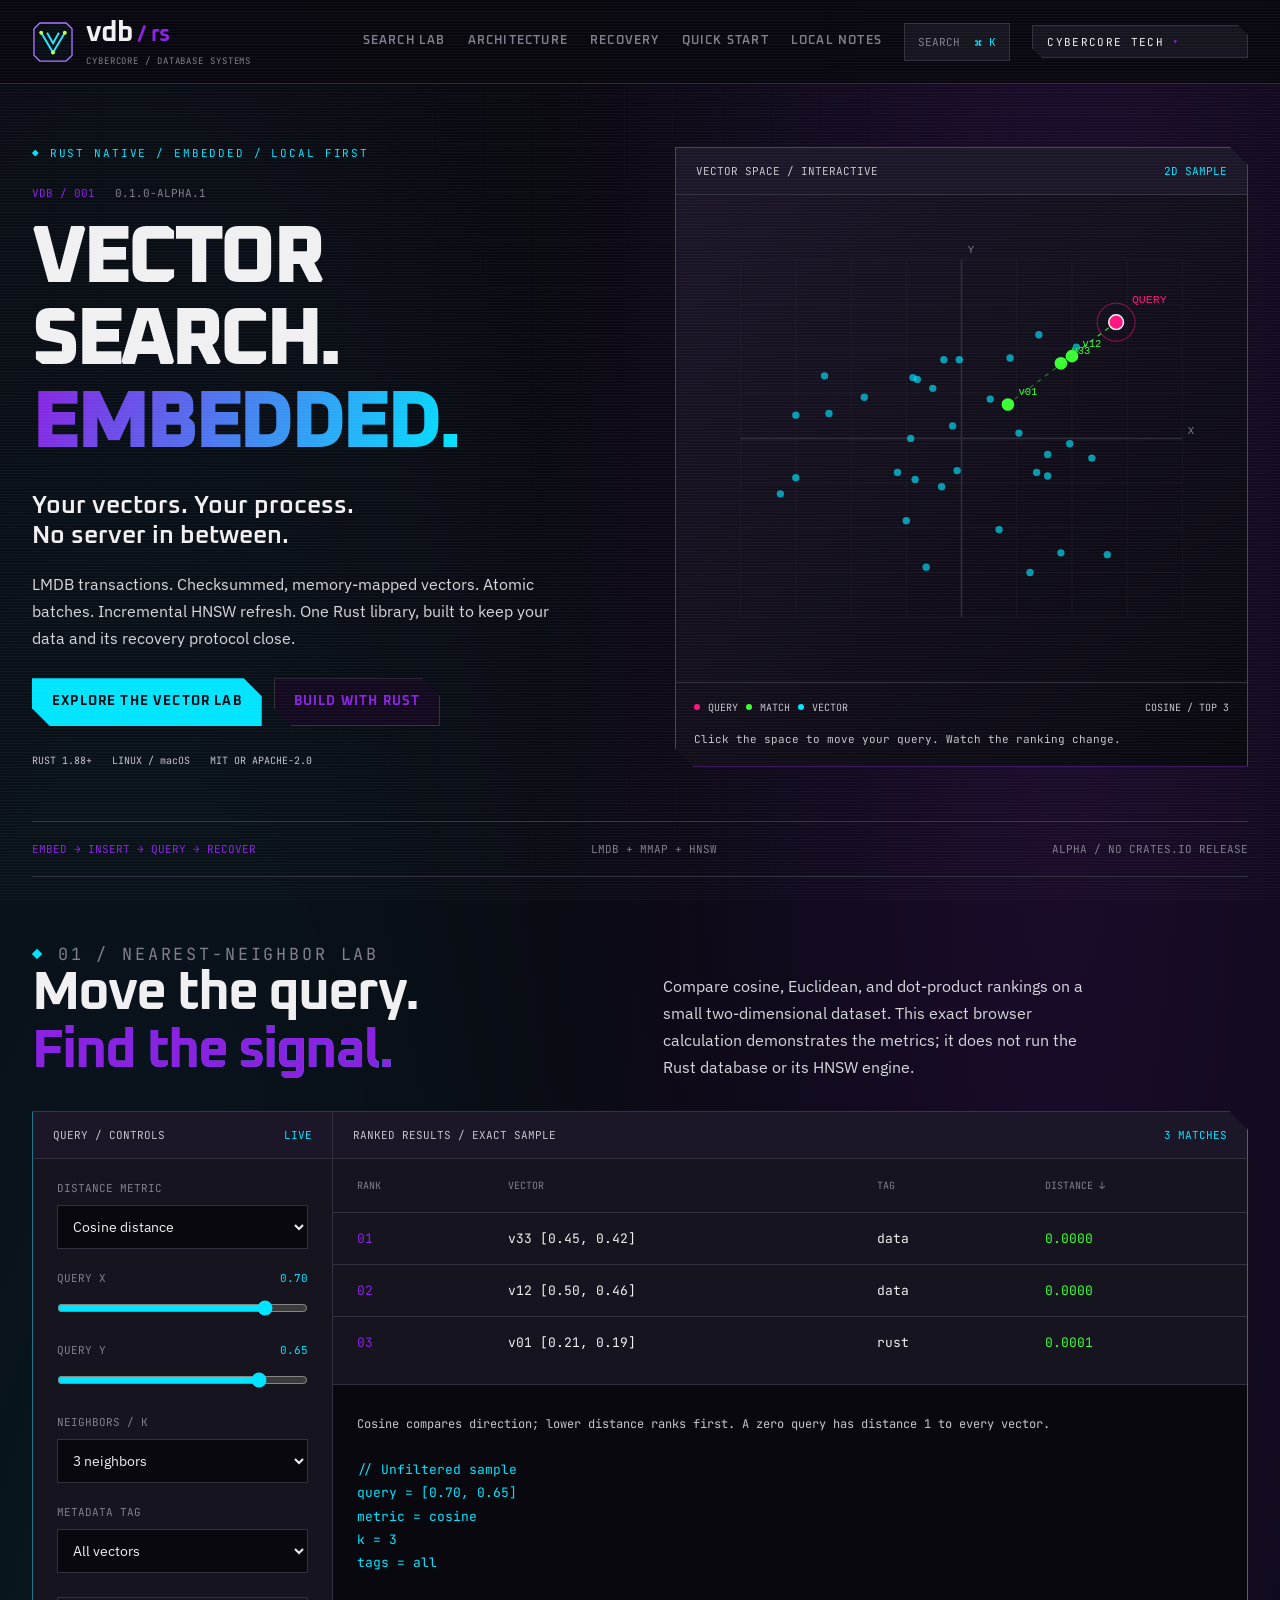
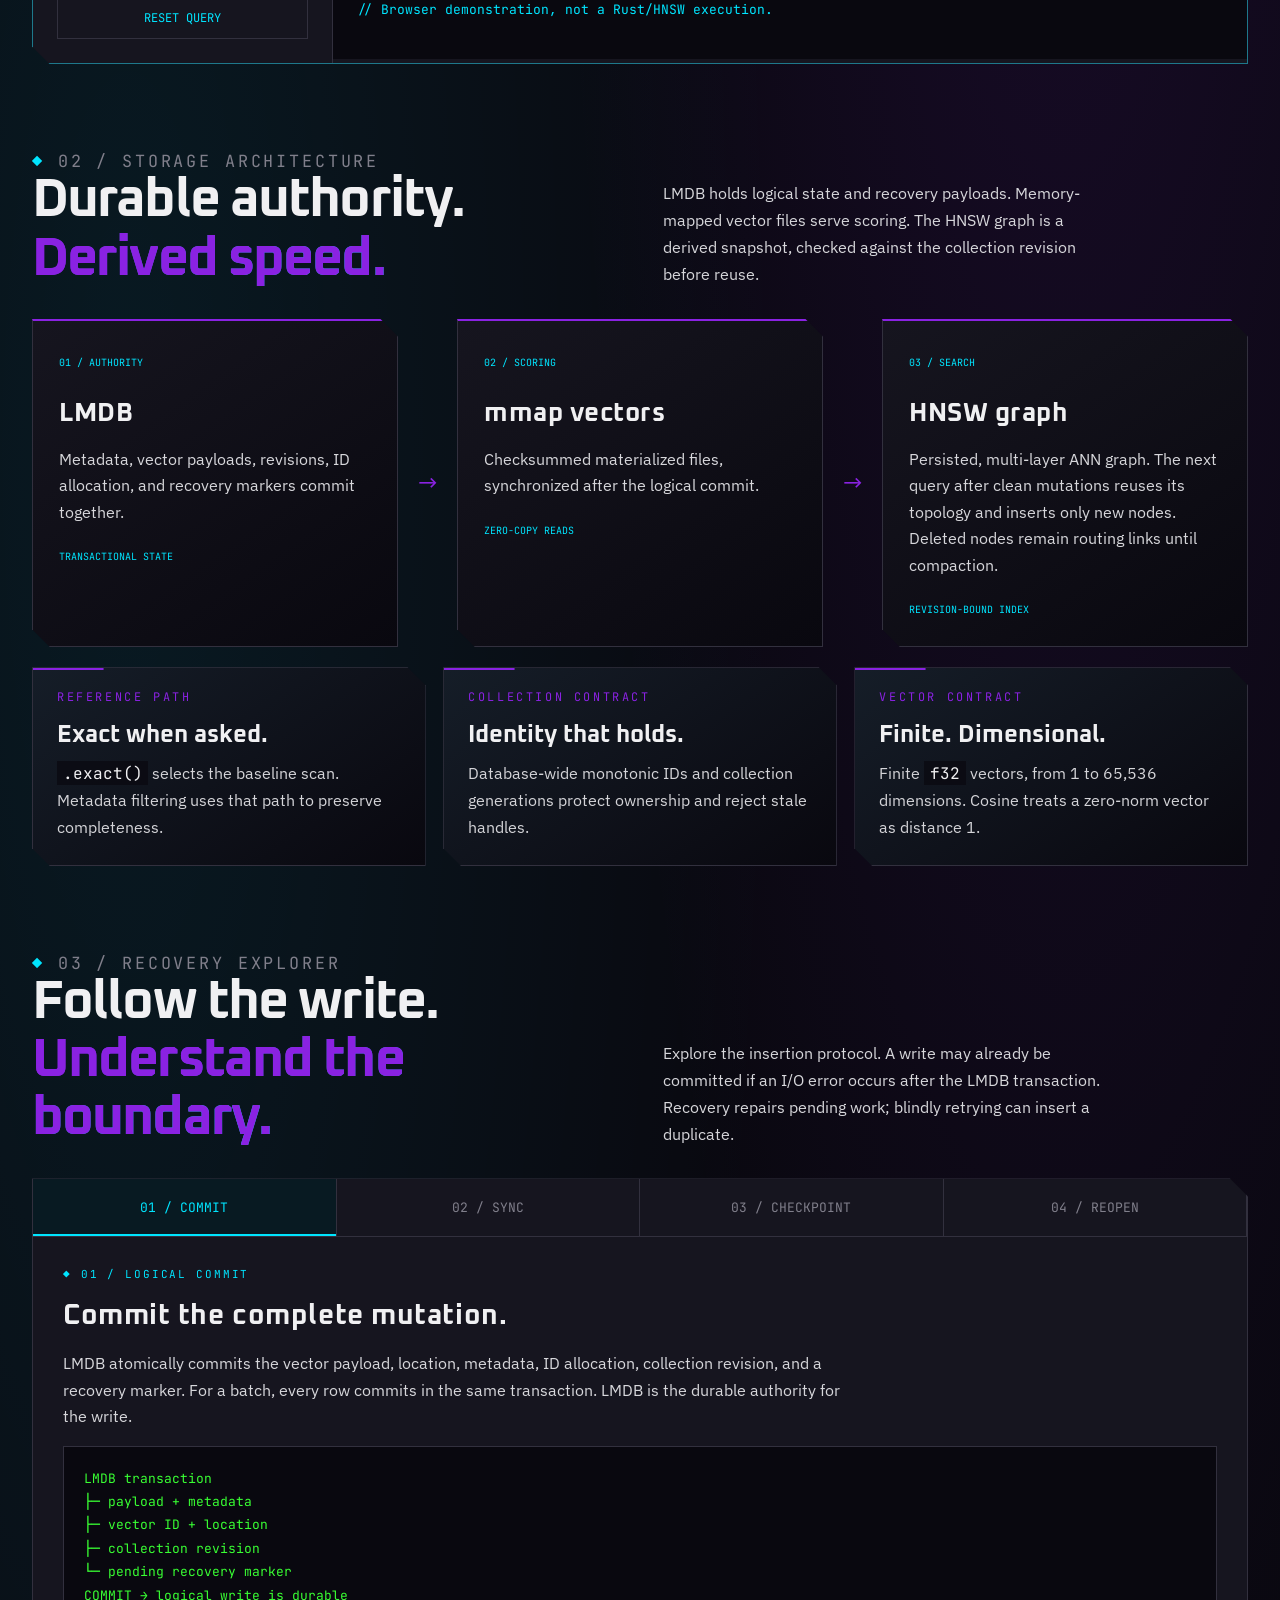
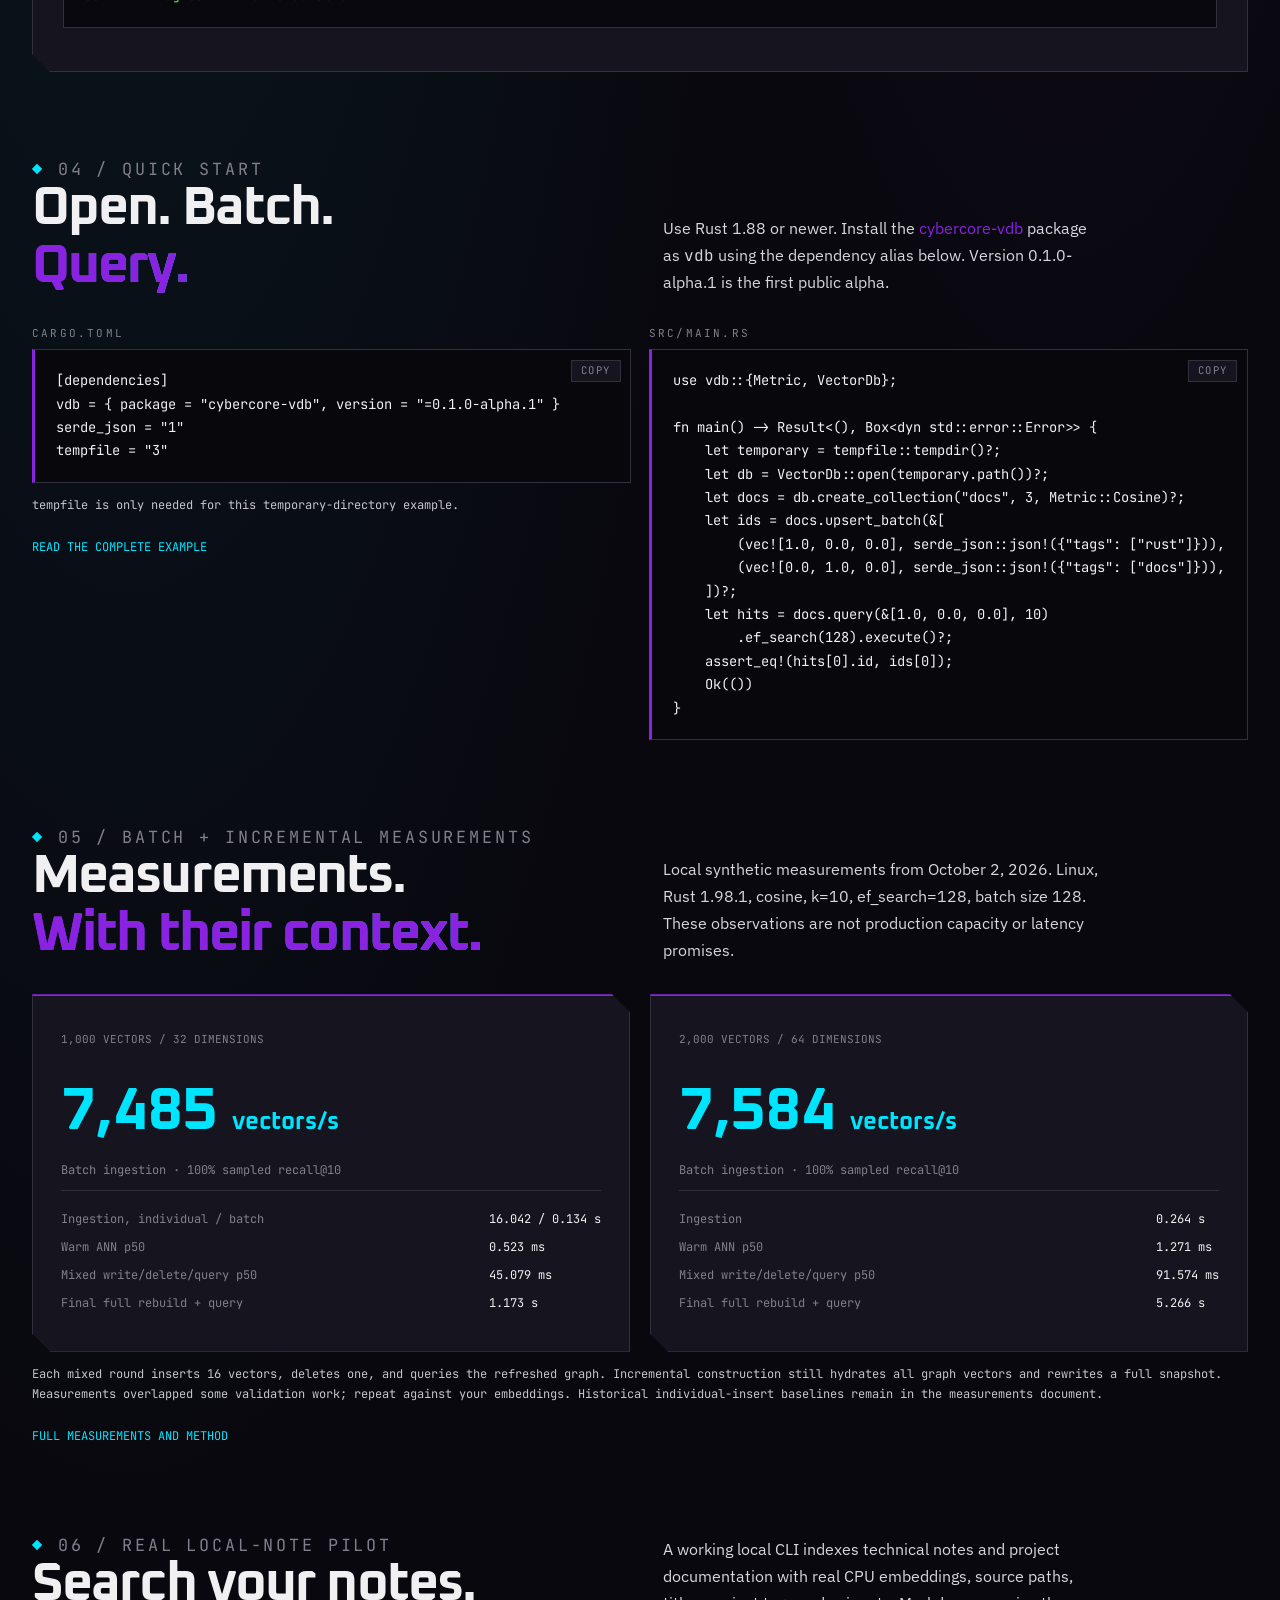
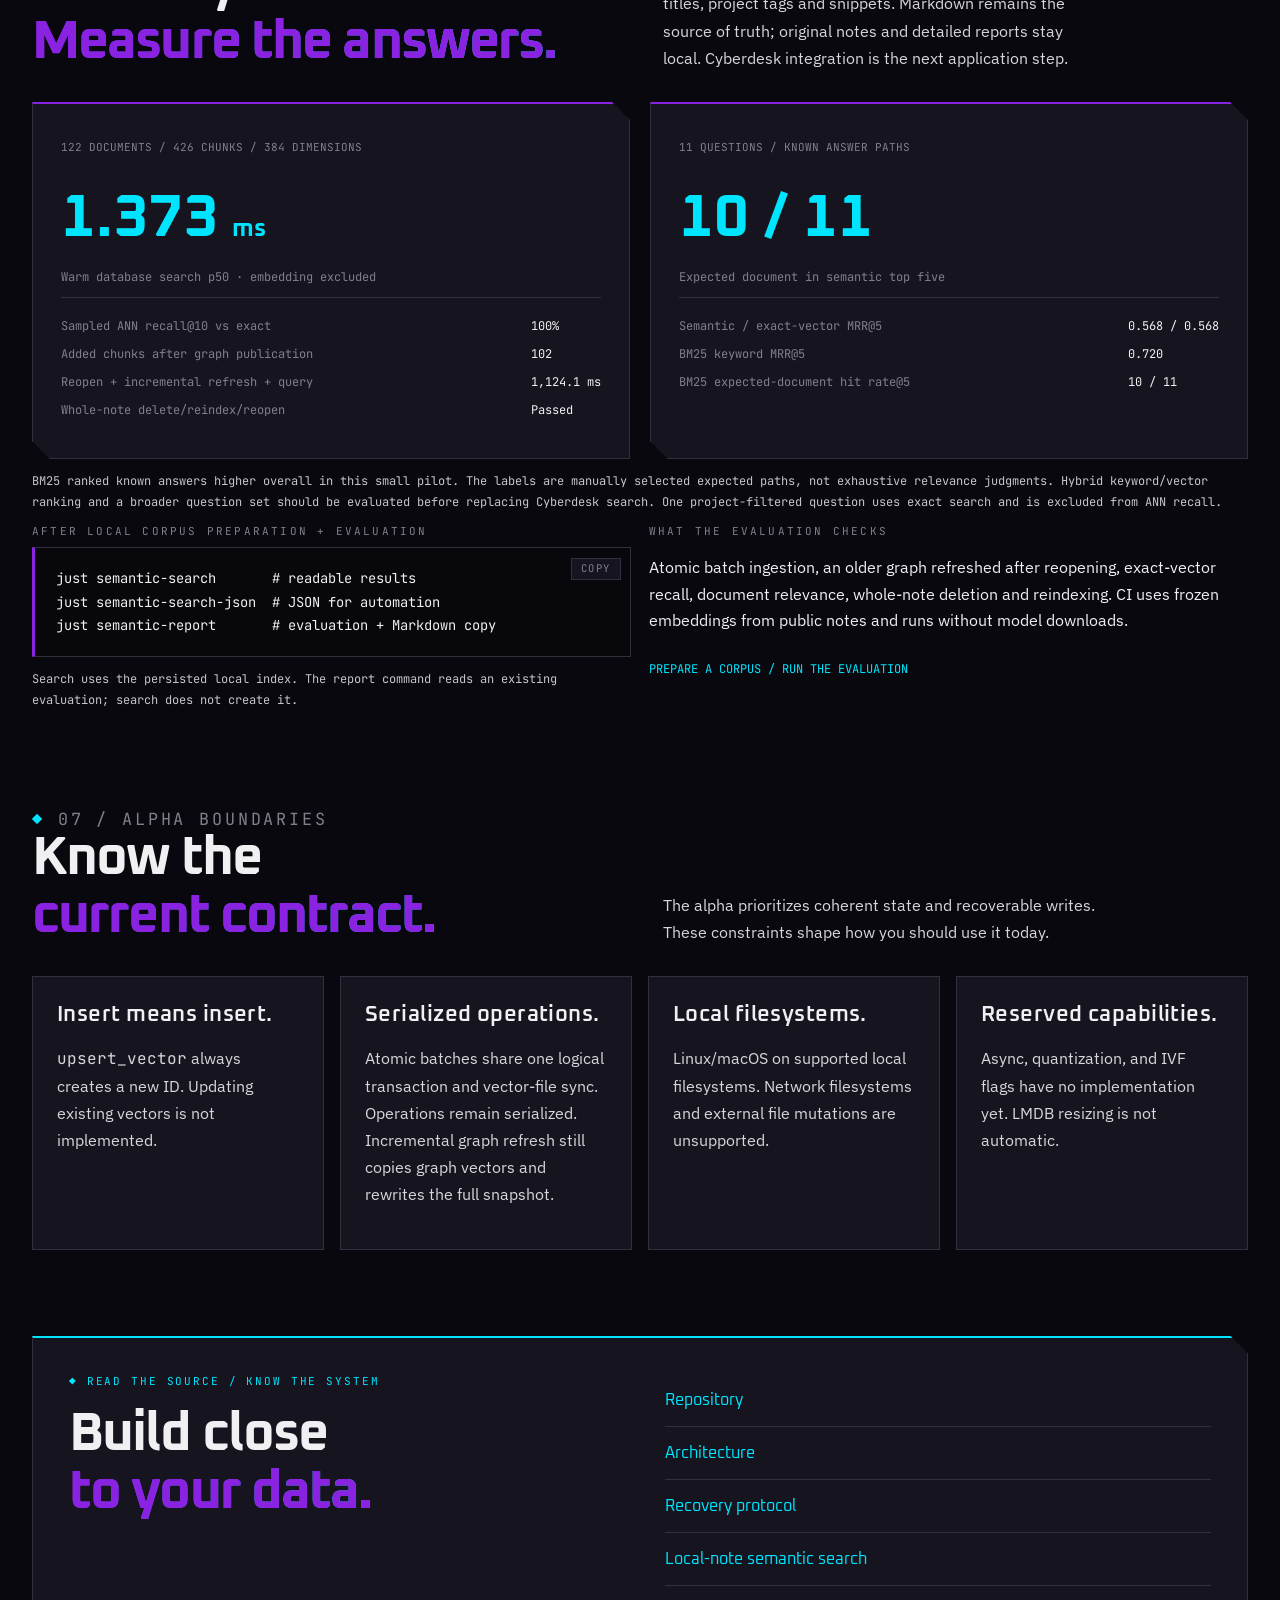
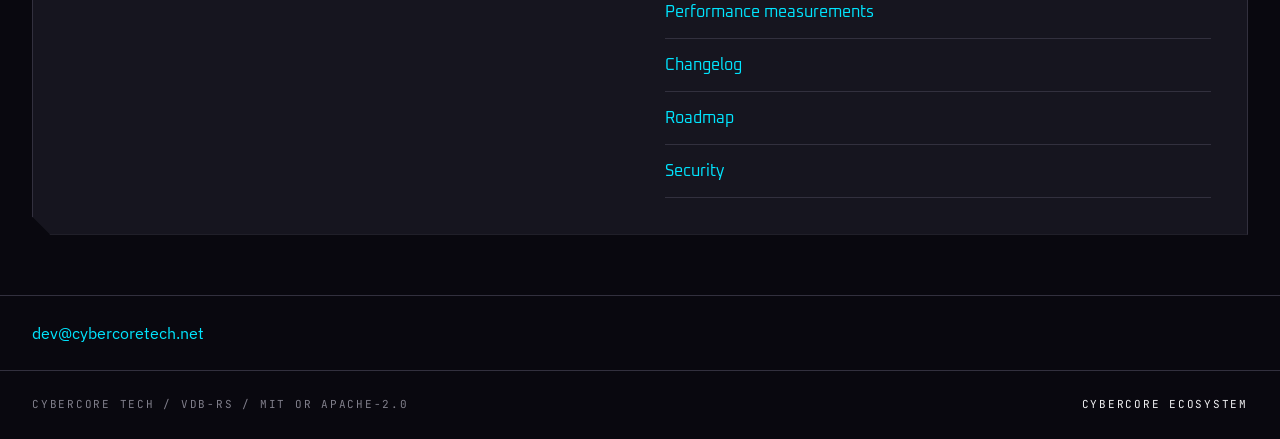
==== commit 14d4452b: "release: prepare cybercore-vdb 0.1.0-alpha.1" ====
--- a/docs/index.html
+++ b/docs/index.html
@@ -15,8 +15,8 @@
 <section class="wrap section" id="lab"><div class="section-head"><div><p class="eyebrow">01 / NEAREST-NEIGHBOR LAB</p><h2>Move the query.<br><em>Find the signal.</em></h2></div><p>Compare cosine, Euclidean, and dot-product rankings on a small two-dimensional dataset. This exact browser calculation demonstrates the metrics; it does not run the Rust database or its HNSW engine.</p></div><div class="lab-grid"><div class="query-panel"><div class="panel-bar">QUERY / CONTROLS <span>LIVE</span></div><label for="metric">DISTANCE METRIC</label><select id="metric"><option value="cosine">Cosine distance</option><option value="euclidean">Euclidean distance</option><option value="dot">Dot-product similarity</option></select><label for="queryX">QUERY X <output id="xValue" for="queryX">0.70</output></label><input id="queryX" type="range" min="-1" max="1" step="0.01" value="0.7"><label for="queryY">QUERY Y <output id="yValue" for="queryY">0.65</output></label><input id="queryY" type="range" min="-1" max="1" step="0.01" value="0.65"><label for="neighborCount">NEIGHBORS / K</label><select id="neighborCount"><option value="3">3 neighbors</option><option value="5">5 neighbors</option><option value="8">8 neighbors</option></select><label for="vectorFilter">METADATA TAG</label><select id="vectorFilter"><option value="all">All vectors</option><option value="rust">rust</option><option value="systems">systems</option><option value="data">data</option></select><button id="resetQuery" class="quiet-button" type="button">RESET QUERY</button></div><div class="results-panel"><div class="panel-bar"><span>RANKED RESULTS / EXACT SAMPLE</span><span id="resultCount" role="status">3 MATCHES</span></div><div class="table-scroll"><table><thead><tr><th scope="col">RANK</th><th scope="col">VECTOR</th><th scope="col">TAG</th><th scope="col" id="scoreHeading">DISTANCE ↓</th></tr></thead><tbody id="resultRows"></tbody></table></div><div class="query-readout"><span id="metricExplanation">Cosine compares direction; lower distance ranks first.</span><pre id="queryCode"></pre></div></div></div></section>
 <section class="wrap section" id="architecture"><div class="section-head"><div><p class="eyebrow">02 / STORAGE ARCHITECTURE</p><h2>Durable authority.<br><em>Derived speed.</em></h2></div><p>LMDB holds logical state and recovery payloads. Memory-mapped vector files serve scoring. The HNSW graph is a derived snapshot, checked against the collection revision before reuse.</p></div><div class="architecture-flow"><article><span class="num">01 / AUTHORITY</span><h3>LMDB</h3><p>Metadata, vector payloads, revisions, ID allocation, and recovery markers commit together.</p><code>TRANSACTIONAL STATE</code></article><span class="flow-connector" aria-hidden="true">→</span><article><span class="num">02 / SCORING</span><h3>mmap vectors</h3><p>Checksummed materialized files, synchronized after the logical commit.</p><code>ZERO-COPY READS</code></article><span class="flow-connector" aria-hidden="true">→</span><article><span class="num">03 / SEARCH</span><h3>HNSW graph</h3><p>Persisted, multi-layer ANN graph. The next query after clean mutations reuses its topology and inserts only new nodes. Deleted nodes remain routing links until compaction.</p><code>REVISION-BOUND INDEX</code></article></div><div class="grid g3 capability-grid"><article class="card"><span class="num">REFERENCE PATH</span><h3>Exact when asked.</h3><p><code>.exact()</code> selects the baseline scan. Metadata filtering uses that path to preserve completeness.</p></article><article class="card"><span class="num">COLLECTION CONTRACT</span><h3>Identity that holds.</h3><p>Database-wide monotonic IDs and collection generations protect ownership and reject stale handles.</p></article><article class="card"><span class="num">VECTOR CONTRACT</span><h3>Finite. Dimensional.</h3><p>Finite <code>f32</code> vectors, from 1 to 65,536 dimensions. Cosine treats a zero-norm vector as distance 1.</p></article></div></section>
 <section class="wrap section" id="recovery"><div class="section-head"><div><p class="eyebrow">03 / RECOVERY EXPLORER</p><h2>Follow the write.<br><em>Understand the boundary.</em></h2></div><p>Explore the insertion protocol. A write may already be committed if an I/O error occurs after the LMDB transaction. Recovery repairs pending work; blindly retrying can insert a duplicate.</p></div><div class="recovery-panel"><div class="recovery-steps" role="tablist" aria-label="Recovery protocol stages"><button role="tab" id="recoveryTab0" aria-controls="recoveryDetail" aria-selected="true" data-step="0">01 / COMMIT</button><button role="tab" id="recoveryTab1" aria-controls="recoveryDetail" aria-selected="false" tabindex="-1" data-step="1">02 / SYNC</button><button role="tab" id="recoveryTab2" aria-controls="recoveryDetail" aria-selected="false" tabindex="-1" data-step="2">03 / CHECKPOINT</button><button role="tab" id="recoveryTab3" aria-controls="recoveryDetail" aria-selected="false" tabindex="-1" data-step="3">04 / REOPEN</button></div><div id="recoveryDetail" role="tabpanel" aria-labelledby="recoveryTab0" tabindex="0"><p class="eyebrow" id="recoveryStage"></p><h3 id="recoveryTitle"></h3><p id="recoveryText"></p><pre id="recoveryTrace"></pre></div></div></section>
-<section class="wrap section" id="setup"><div class="section-head"><div><p class="eyebrow">04 / QUICK START</p><h2>Open. Batch.<br><em>Query.</em></h2></div><p>Use the Git dependency with Rust 1.88 or newer. The package name is <code>vdb</code>. This alpha is not published to crates.io.</p></div><div class="grid g2"><div><span class="label">CARGO.TOML</span><pre class="code" data-copy><code>[dependencies]
-vdb = { git = "https://github.com/cybercore-tech/vdb-rs" }
+<section class="wrap section" id="setup"><div class="section-head"><div><p class="eyebrow">04 / QUICK START</p><h2>Open. Batch.<br><em>Query.</em></h2></div><p>Use Rust 1.88 or newer. Install the <a href="https://crates.io/crates/cybercore-vdb">cybercore-vdb</a> package as <code>vdb</code> using the dependency alias below. Version 0.1.0-alpha.1 is the first public alpha.</p></div><div class="grid g2"><div><span class="label">CARGO.TOML</span><pre class="code" data-copy><code>[dependencies]
+vdb = { package = "cybercore-vdb", version = "=0.1.0-alpha.1" }
 serde_json = "1"
 tempfile = "3"</code></pre><p class="code-note">tempfile is only needed for this temporary-directory example.</p><a class="source-link" href="https://github.com/cybercore-tech/vdb-rs/blob/main/examples/basic.rs">READ THE COMPLETE EXAMPLE</a></div><div><span class="label">SRC/MAIN.RS</span><pre class="code" data-copy><code>use vdb::{Metric, VectorDb};
 
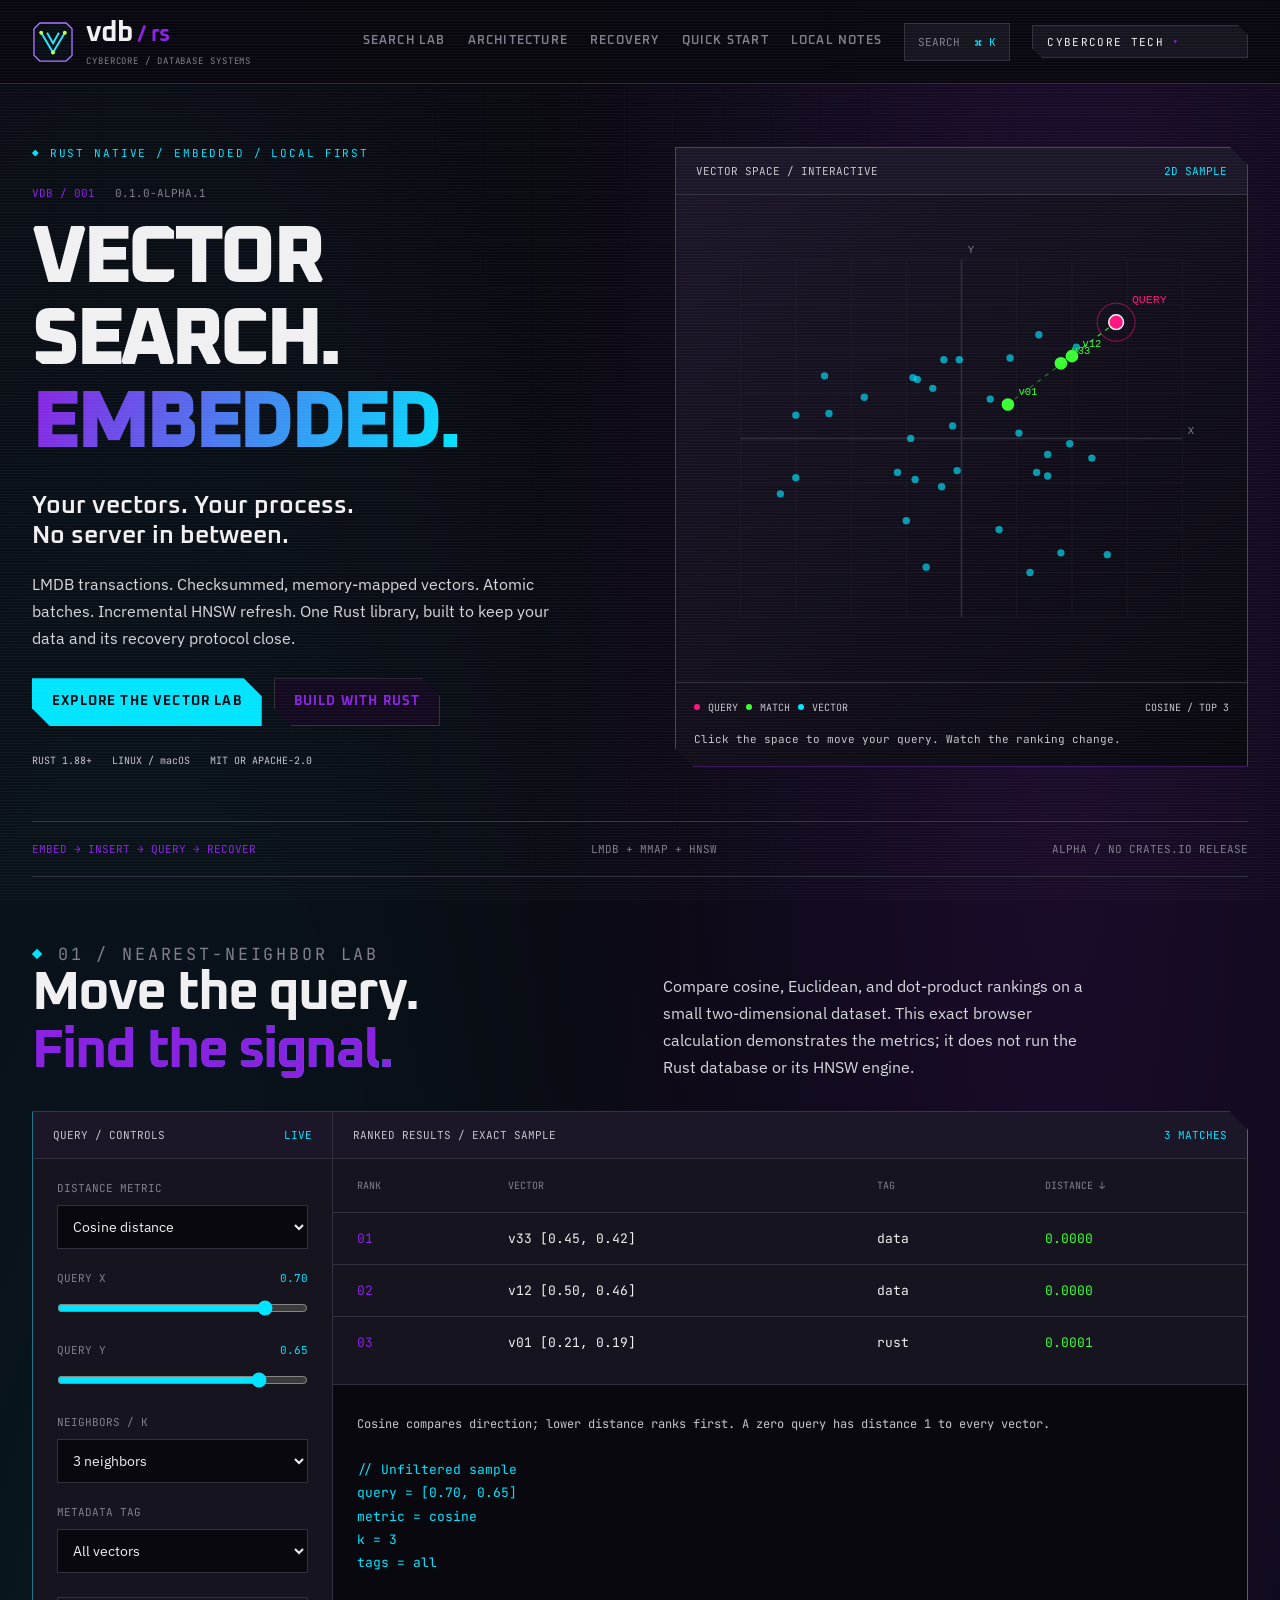
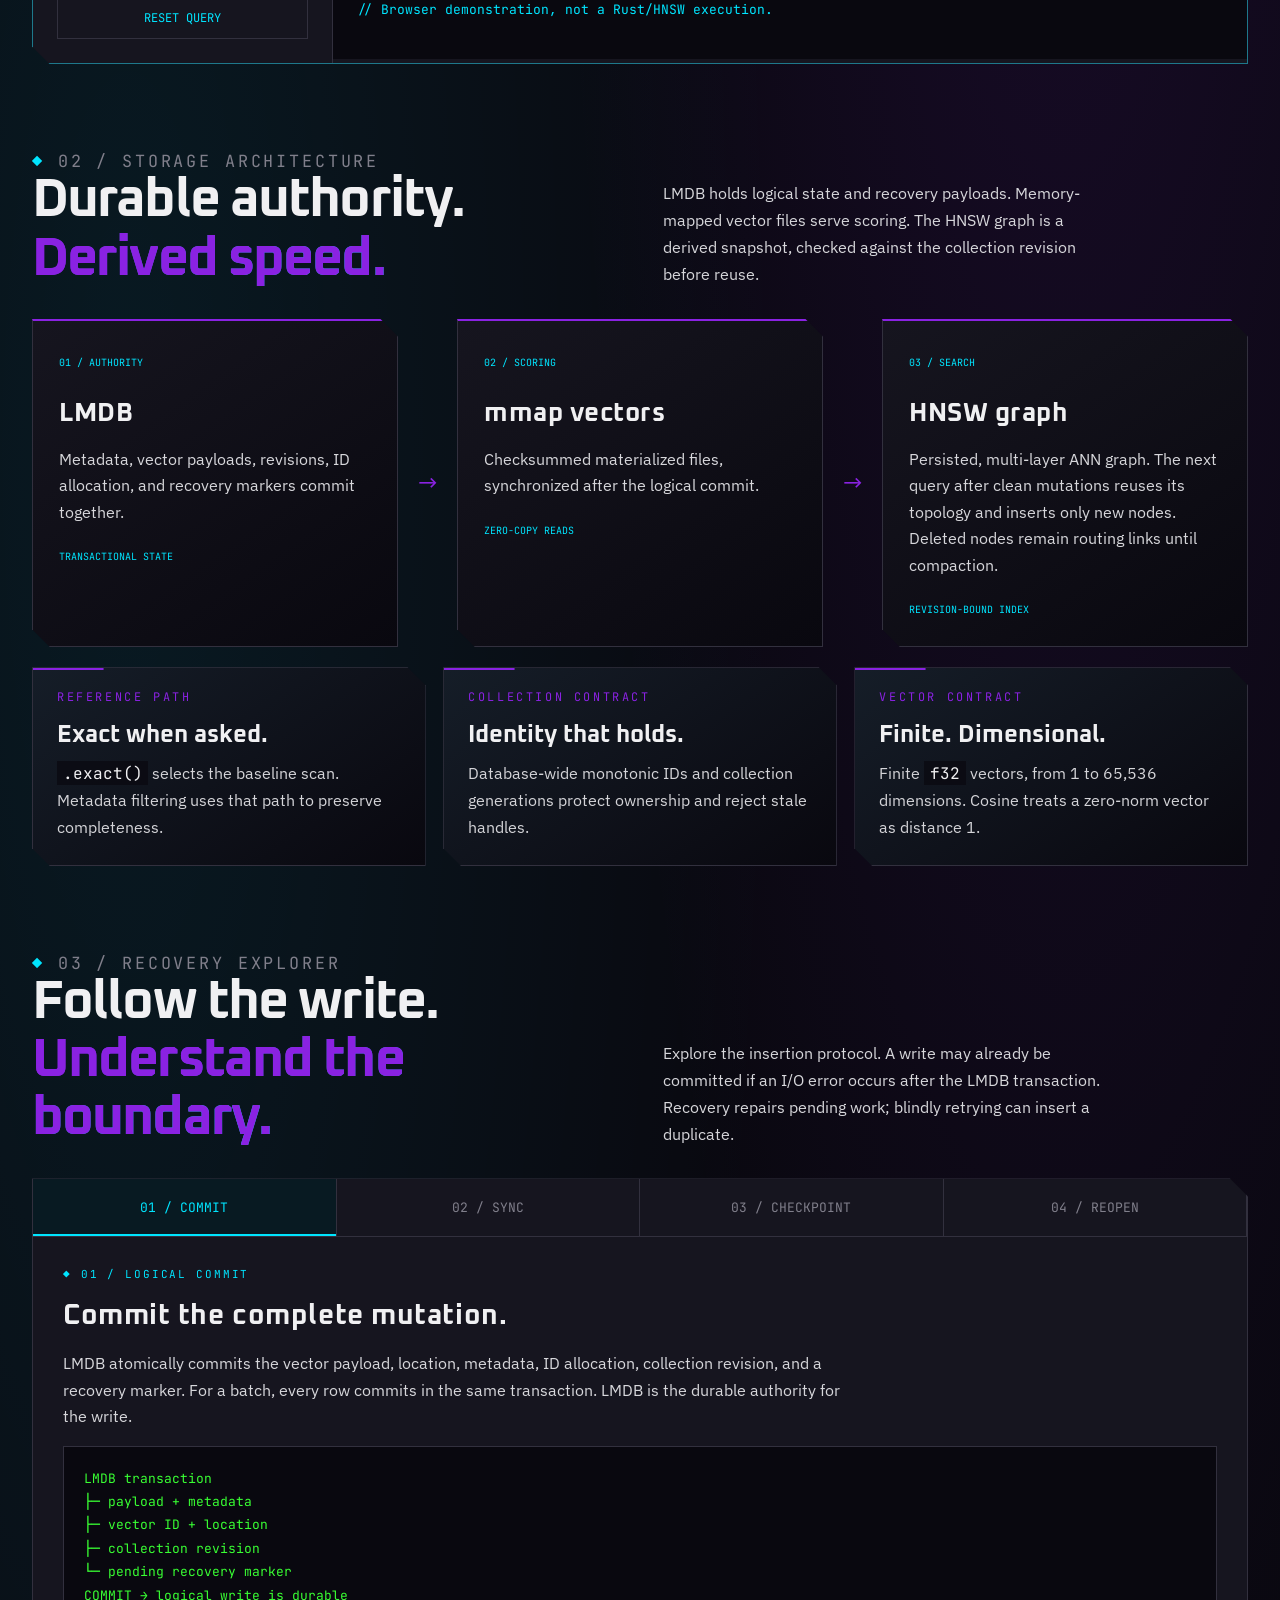
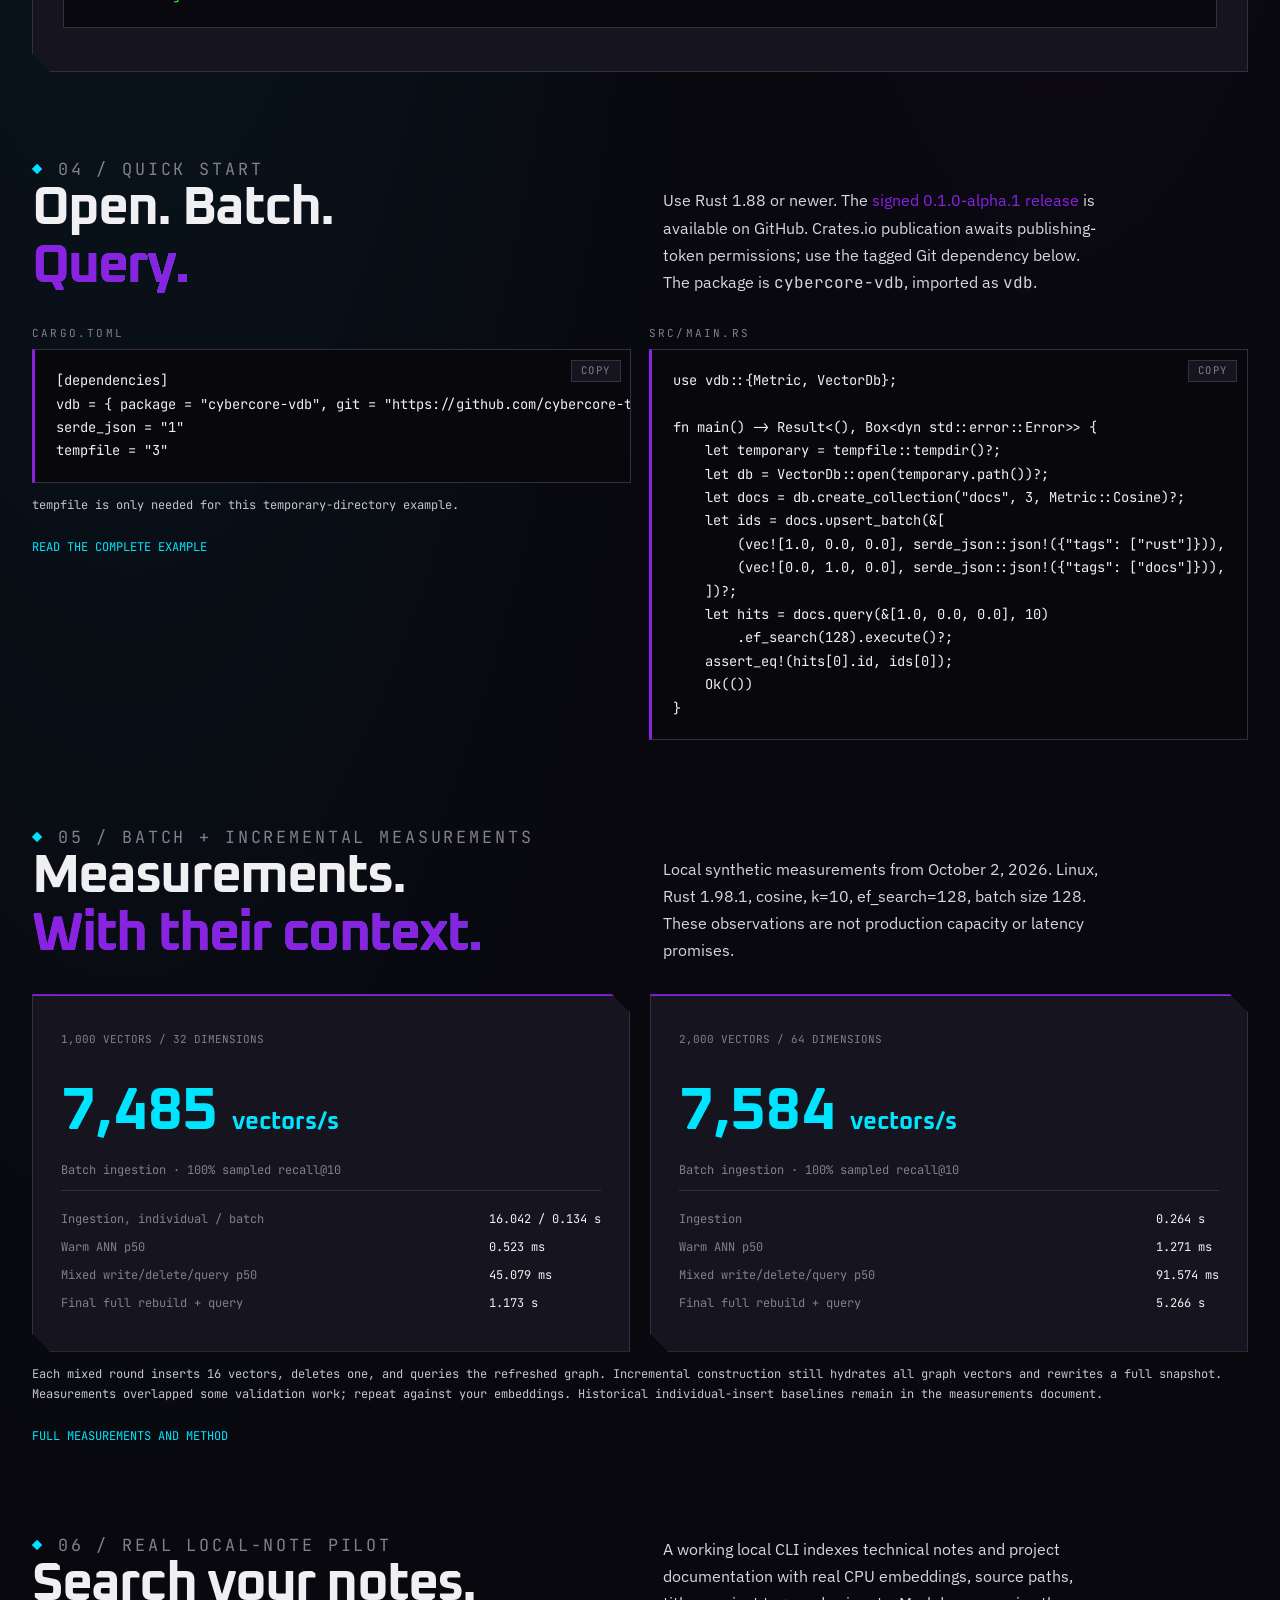
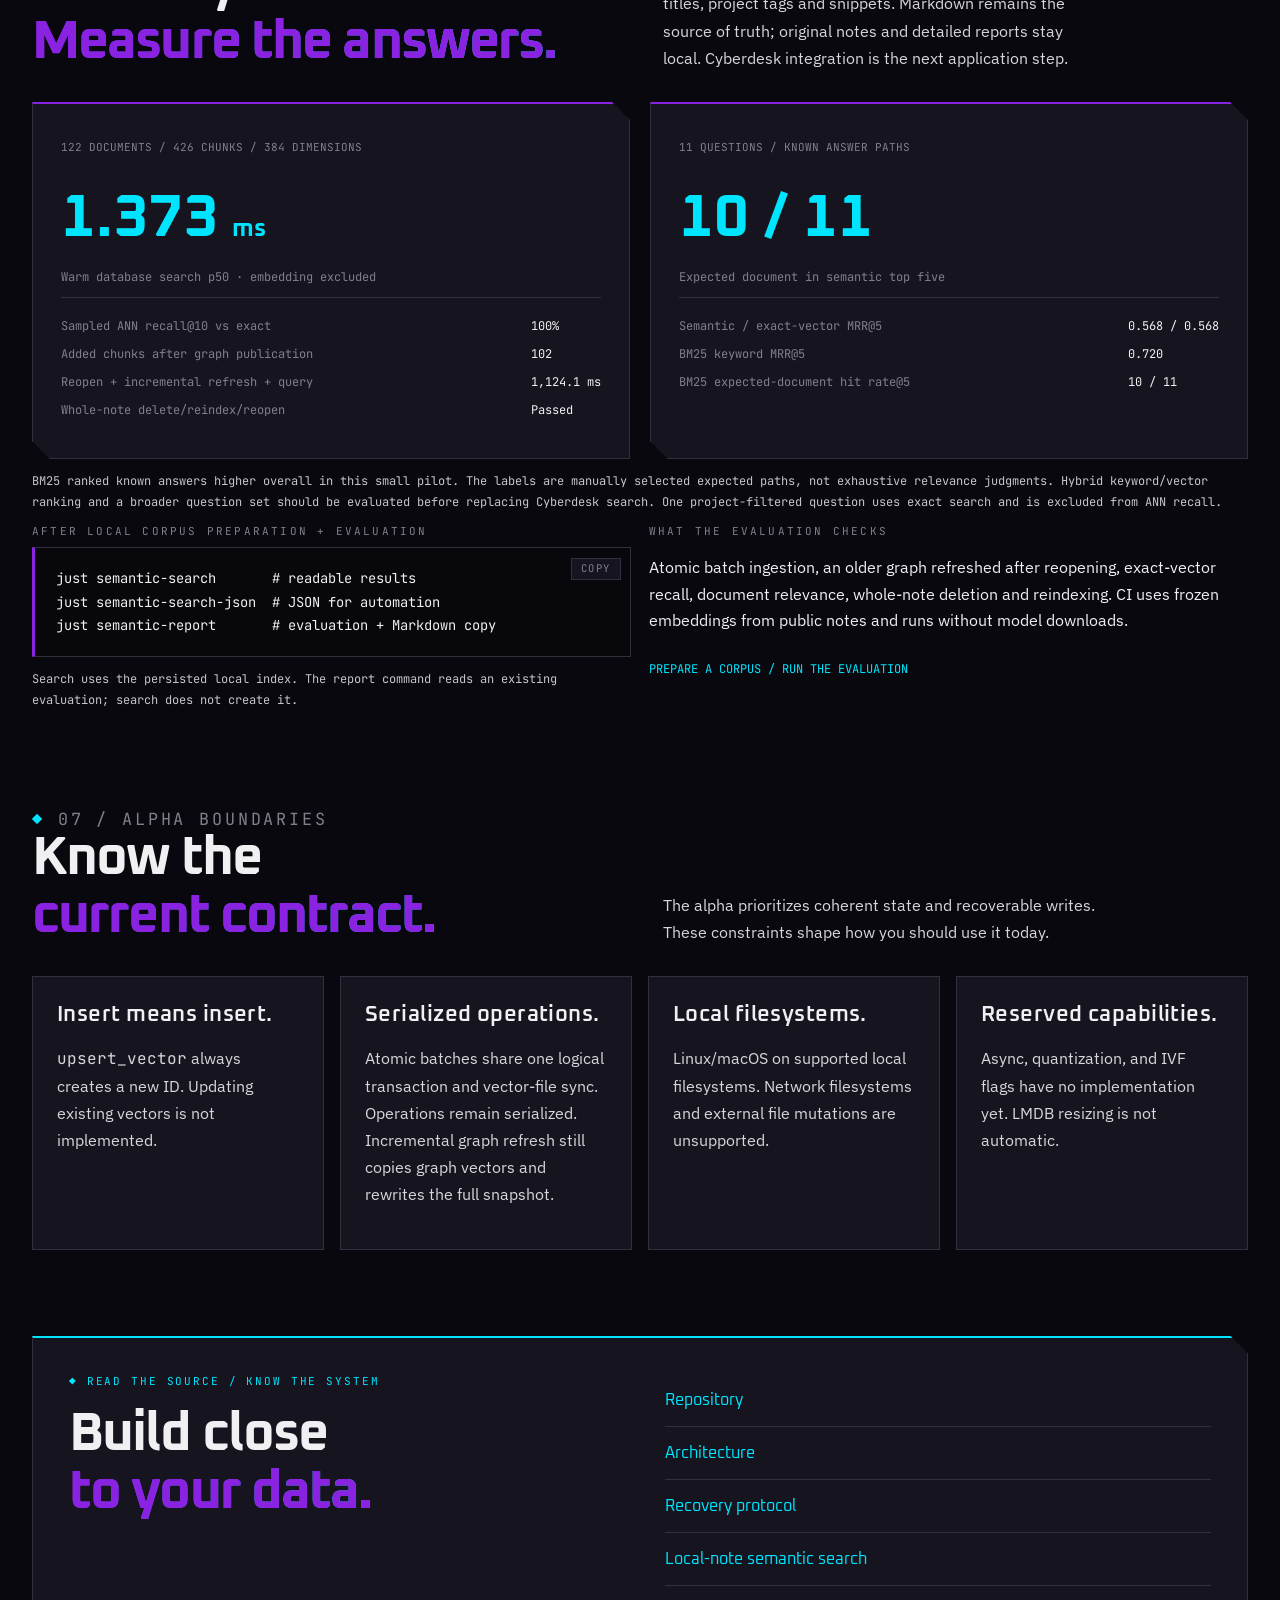
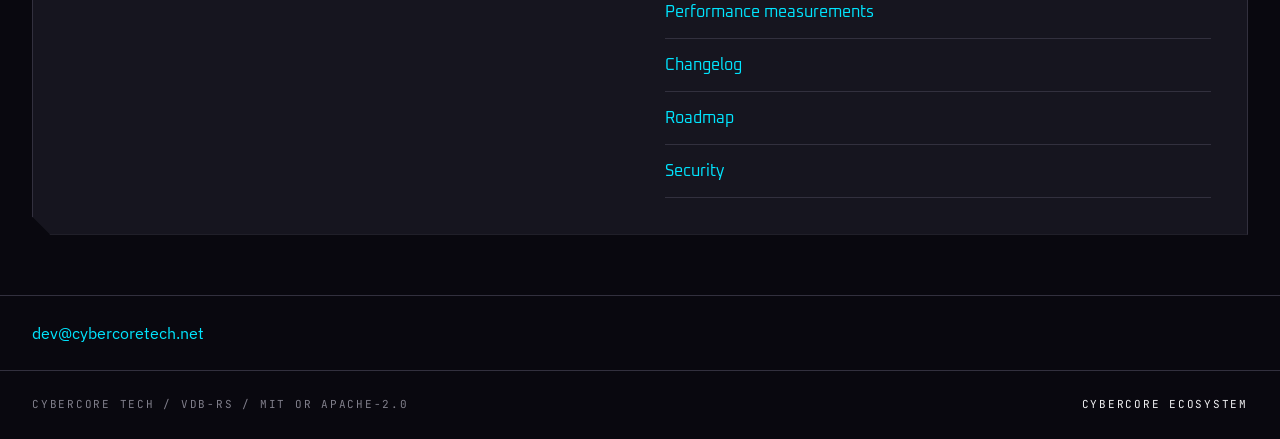
==== commit 1fd9d3aa: "docs: document signed alpha release and pending registry upload" ====
--- a/docs/index.html
+++ b/docs/index.html
@@ -15,8 +15,8 @@
 <section class="wrap section" id="lab"><div class="section-head"><div><p class="eyebrow">01 / NEAREST-NEIGHBOR LAB</p><h2>Move the query.<br><em>Find the signal.</em></h2></div><p>Compare cosine, Euclidean, and dot-product rankings on a small two-dimensional dataset. This exact browser calculation demonstrates the metrics; it does not run the Rust database or its HNSW engine.</p></div><div class="lab-grid"><div class="query-panel"><div class="panel-bar">QUERY / CONTROLS <span>LIVE</span></div><label for="metric">DISTANCE METRIC</label><select id="metric"><option value="cosine">Cosine distance</option><option value="euclidean">Euclidean distance</option><option value="dot">Dot-product similarity</option></select><label for="queryX">QUERY X <output id="xValue" for="queryX">0.70</output></label><input id="queryX" type="range" min="-1" max="1" step="0.01" value="0.7"><label for="queryY">QUERY Y <output id="yValue" for="queryY">0.65</output></label><input id="queryY" type="range" min="-1" max="1" step="0.01" value="0.65"><label for="neighborCount">NEIGHBORS / K</label><select id="neighborCount"><option value="3">3 neighbors</option><option value="5">5 neighbors</option><option value="8">8 neighbors</option></select><label for="vectorFilter">METADATA TAG</label><select id="vectorFilter"><option value="all">All vectors</option><option value="rust">rust</option><option value="systems">systems</option><option value="data">data</option></select><button id="resetQuery" class="quiet-button" type="button">RESET QUERY</button></div><div class="results-panel"><div class="panel-bar"><span>RANKED RESULTS / EXACT SAMPLE</span><span id="resultCount" role="status">3 MATCHES</span></div><div class="table-scroll"><table><thead><tr><th scope="col">RANK</th><th scope="col">VECTOR</th><th scope="col">TAG</th><th scope="col" id="scoreHeading">DISTANCE ↓</th></tr></thead><tbody id="resultRows"></tbody></table></div><div class="query-readout"><span id="metricExplanation">Cosine compares direction; lower distance ranks first.</span><pre id="queryCode"></pre></div></div></div></section>
 <section class="wrap section" id="architecture"><div class="section-head"><div><p class="eyebrow">02 / STORAGE ARCHITECTURE</p><h2>Durable authority.<br><em>Derived speed.</em></h2></div><p>LMDB holds logical state and recovery payloads. Memory-mapped vector files serve scoring. The HNSW graph is a derived snapshot, checked against the collection revision before reuse.</p></div><div class="architecture-flow"><article><span class="num">01 / AUTHORITY</span><h3>LMDB</h3><p>Metadata, vector payloads, revisions, ID allocation, and recovery markers commit together.</p><code>TRANSACTIONAL STATE</code></article><span class="flow-connector" aria-hidden="true">→</span><article><span class="num">02 / SCORING</span><h3>mmap vectors</h3><p>Checksummed materialized files, synchronized after the logical commit.</p><code>ZERO-COPY READS</code></article><span class="flow-connector" aria-hidden="true">→</span><article><span class="num">03 / SEARCH</span><h3>HNSW graph</h3><p>Persisted, multi-layer ANN graph. The next query after clean mutations reuses its topology and inserts only new nodes. Deleted nodes remain routing links until compaction.</p><code>REVISION-BOUND INDEX</code></article></div><div class="grid g3 capability-grid"><article class="card"><span class="num">REFERENCE PATH</span><h3>Exact when asked.</h3><p><code>.exact()</code> selects the baseline scan. Metadata filtering uses that path to preserve completeness.</p></article><article class="card"><span class="num">COLLECTION CONTRACT</span><h3>Identity that holds.</h3><p>Database-wide monotonic IDs and collection generations protect ownership and reject stale handles.</p></article><article class="card"><span class="num">VECTOR CONTRACT</span><h3>Finite. Dimensional.</h3><p>Finite <code>f32</code> vectors, from 1 to 65,536 dimensions. Cosine treats a zero-norm vector as distance 1.</p></article></div></section>
 <section class="wrap section" id="recovery"><div class="section-head"><div><p class="eyebrow">03 / RECOVERY EXPLORER</p><h2>Follow the write.<br><em>Understand the boundary.</em></h2></div><p>Explore the insertion protocol. A write may already be committed if an I/O error occurs after the LMDB transaction. Recovery repairs pending work; blindly retrying can insert a duplicate.</p></div><div class="recovery-panel"><div class="recovery-steps" role="tablist" aria-label="Recovery protocol stages"><button role="tab" id="recoveryTab0" aria-controls="recoveryDetail" aria-selected="true" data-step="0">01 / COMMIT</button><button role="tab" id="recoveryTab1" aria-controls="recoveryDetail" aria-selected="false" tabindex="-1" data-step="1">02 / SYNC</button><button role="tab" id="recoveryTab2" aria-controls="recoveryDetail" aria-selected="false" tabindex="-1" data-step="2">03 / CHECKPOINT</button><button role="tab" id="recoveryTab3" aria-controls="recoveryDetail" aria-selected="false" tabindex="-1" data-step="3">04 / REOPEN</button></div><div id="recoveryDetail" role="tabpanel" aria-labelledby="recoveryTab0" tabindex="0"><p class="eyebrow" id="recoveryStage"></p><h3 id="recoveryTitle"></h3><p id="recoveryText"></p><pre id="recoveryTrace"></pre></div></div></section>
-<section class="wrap section" id="setup"><div class="section-head"><div><p class="eyebrow">04 / QUICK START</p><h2>Open. Batch.<br><em>Query.</em></h2></div><p>Use Rust 1.88 or newer. Install the <a href="https://crates.io/crates/cybercore-vdb">cybercore-vdb</a> package as <code>vdb</code> using the dependency alias below. Version 0.1.0-alpha.1 is the first public alpha.</p></div><div class="grid g2"><div><span class="label">CARGO.TOML</span><pre class="code" data-copy><code>[dependencies]
-vdb = { package = "cybercore-vdb", version = "=0.1.0-alpha.1" }
+<section class="wrap section" id="setup"><div class="section-head"><div><p class="eyebrow">04 / QUICK START</p><h2>Open. Batch.<br><em>Query.</em></h2></div><p>Use Rust 1.88 or newer. The <a href="https://github.com/cybercore-tech/vdb-rs/releases/tag/v0.1.0-alpha.1">signed 0.1.0-alpha.1 release</a> is available on GitHub. Crates.io publication awaits publishing-token permissions; use the tagged Git dependency below. The package is <code>cybercore-vdb</code>, imported as <code>vdb</code>.</p></div><div class="grid g2"><div><span class="label">CARGO.TOML</span><pre class="code" data-copy><code>[dependencies]
+vdb = { package = "cybercore-vdb", git = "https://github.com/cybercore-tech/vdb-rs", tag = "v0.1.0-alpha.1" }
 serde_json = "1"
 tempfile = "3"</code></pre><p class="code-note">tempfile is only needed for this temporary-directory example.</p><a class="source-link" href="https://github.com/cybercore-tech/vdb-rs/blob/main/examples/basic.rs">READ THE COMPLETE EXAMPLE</a></div><div><span class="label">SRC/MAIN.RS</span><pre class="code" data-copy><code>use vdb::{Metric, VectorDb};
 
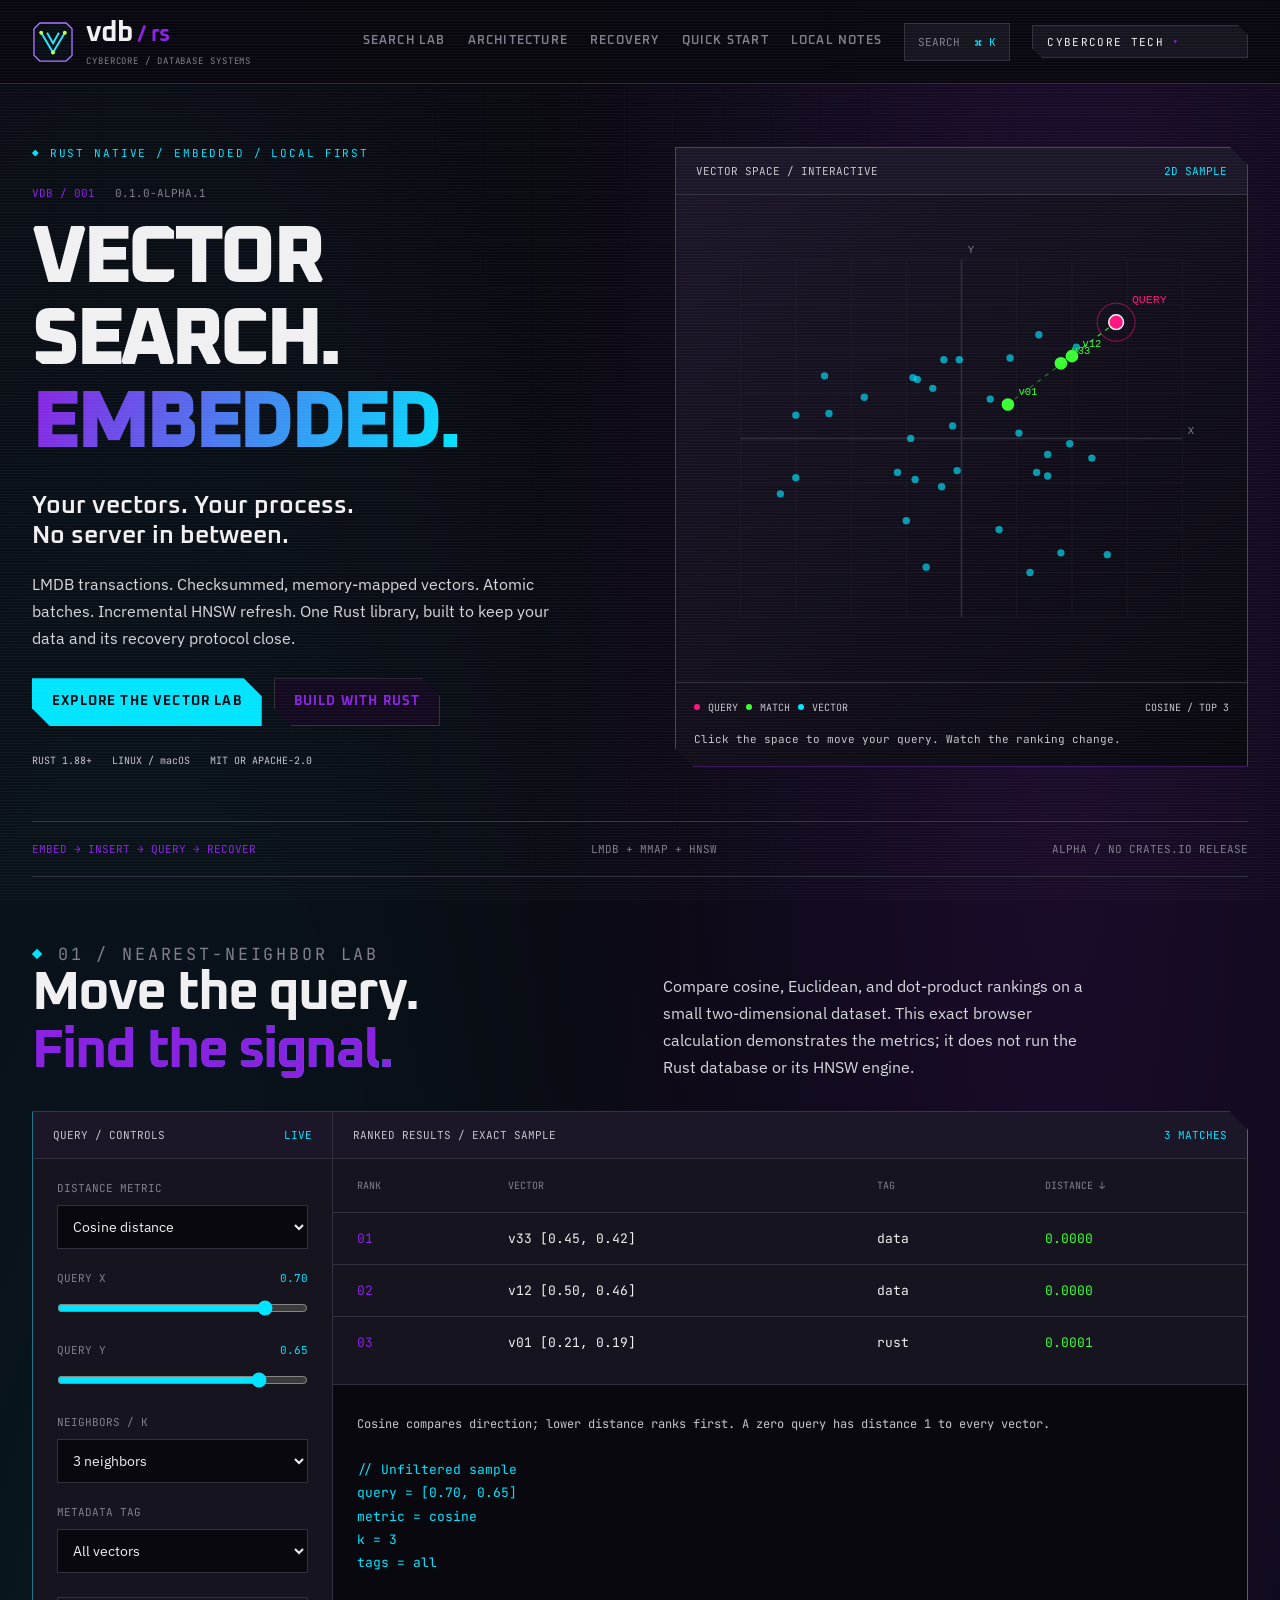
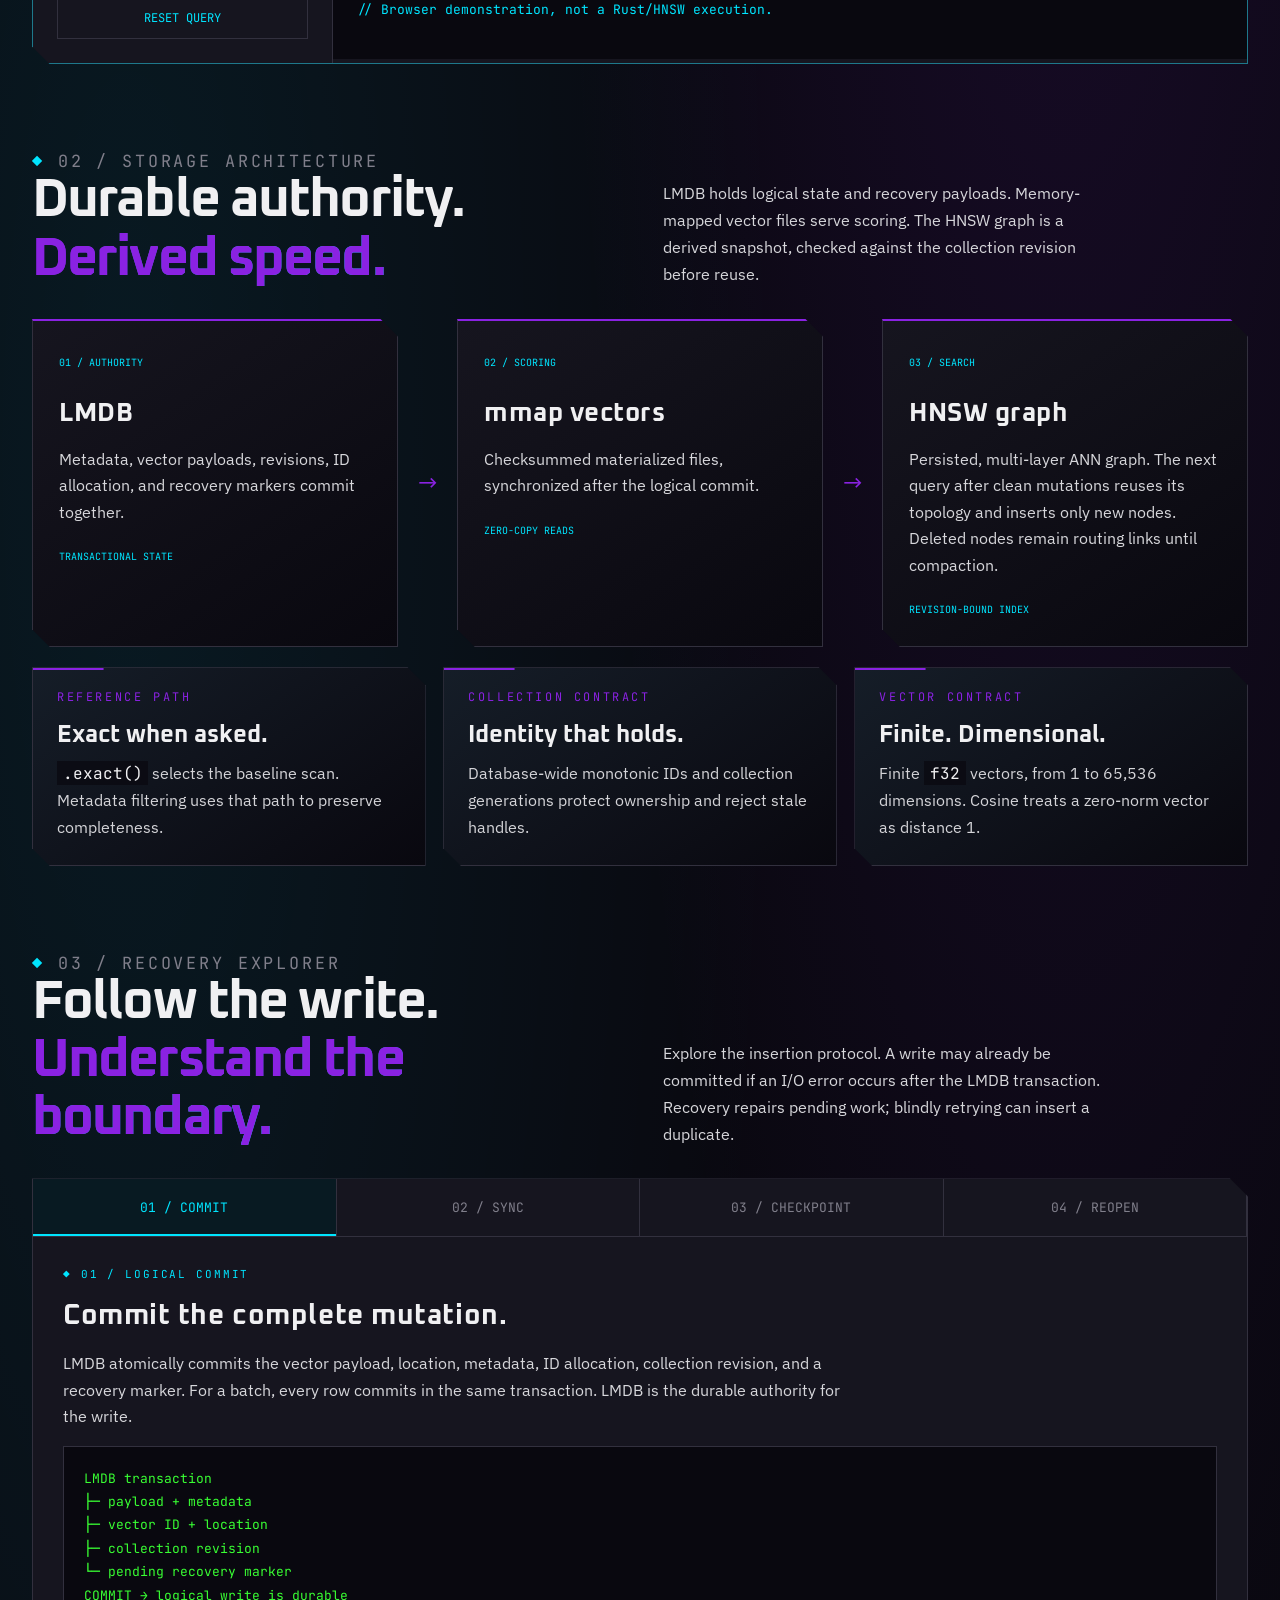
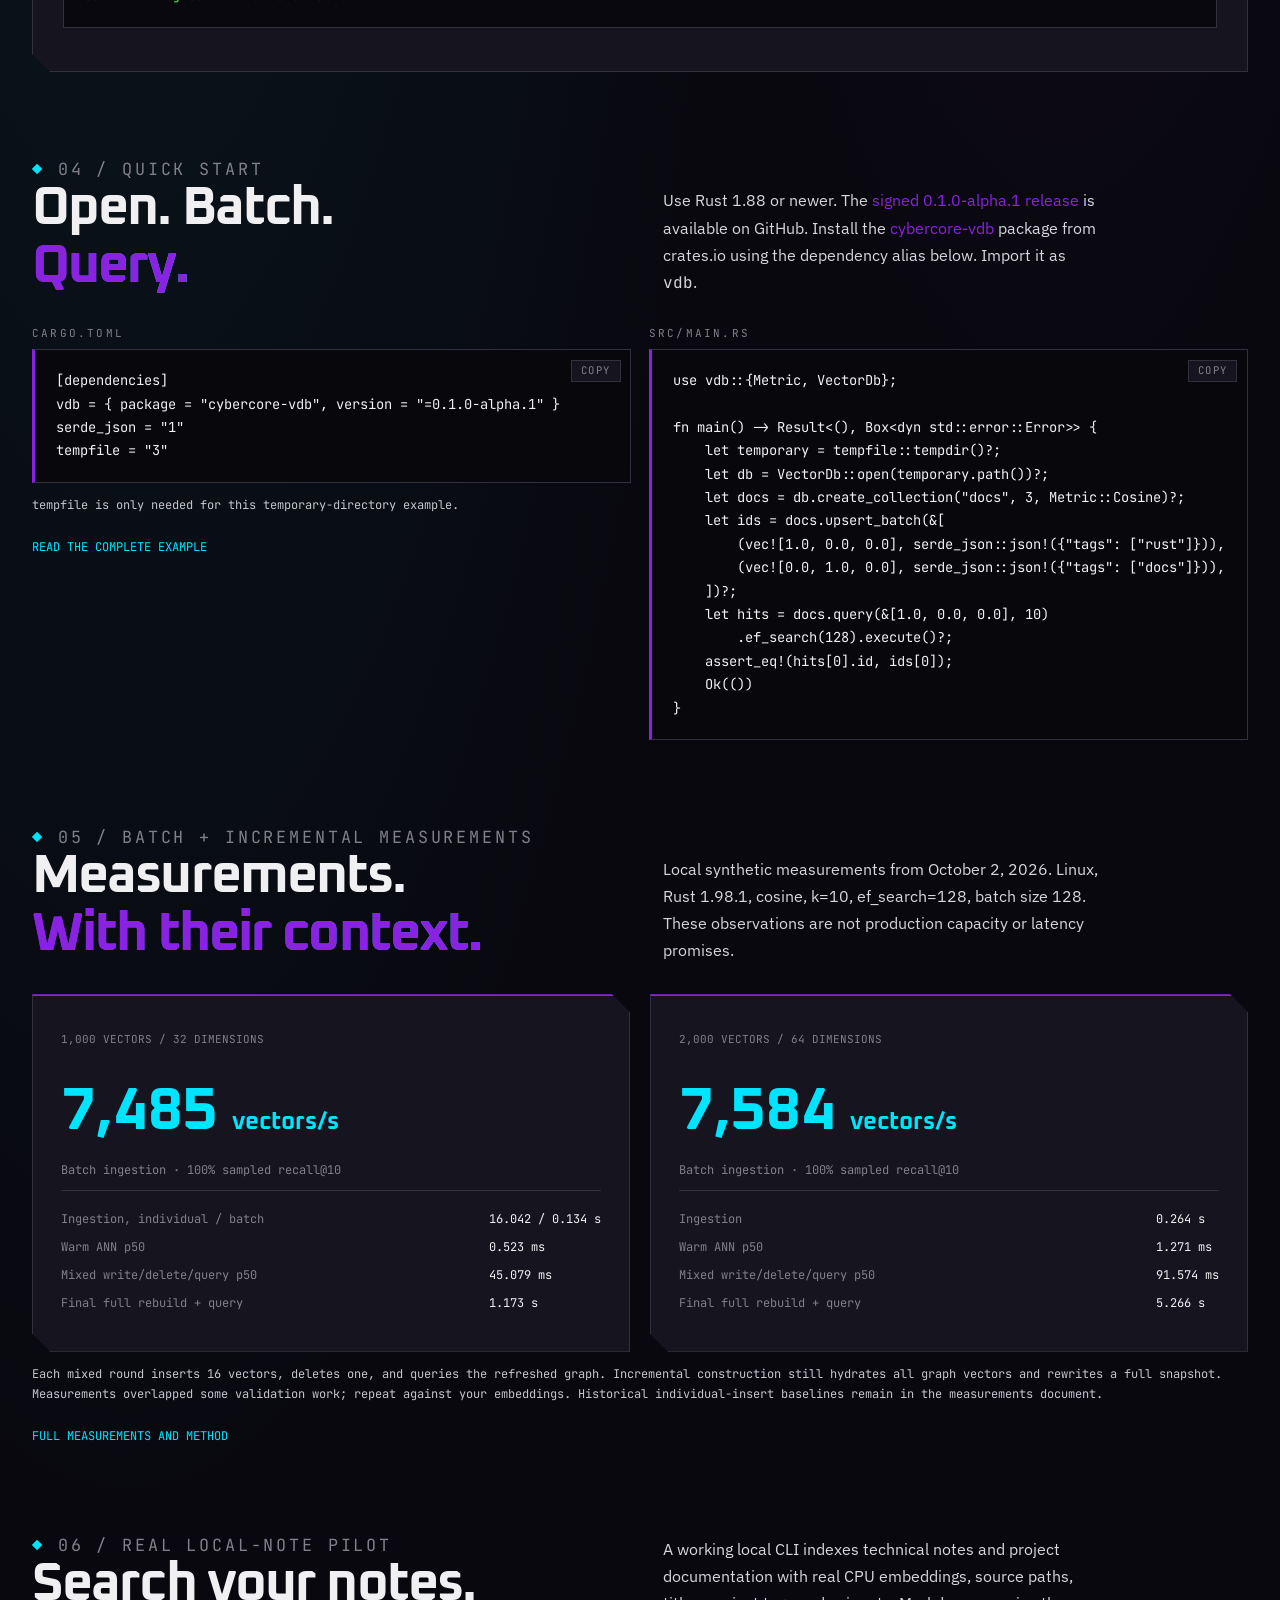
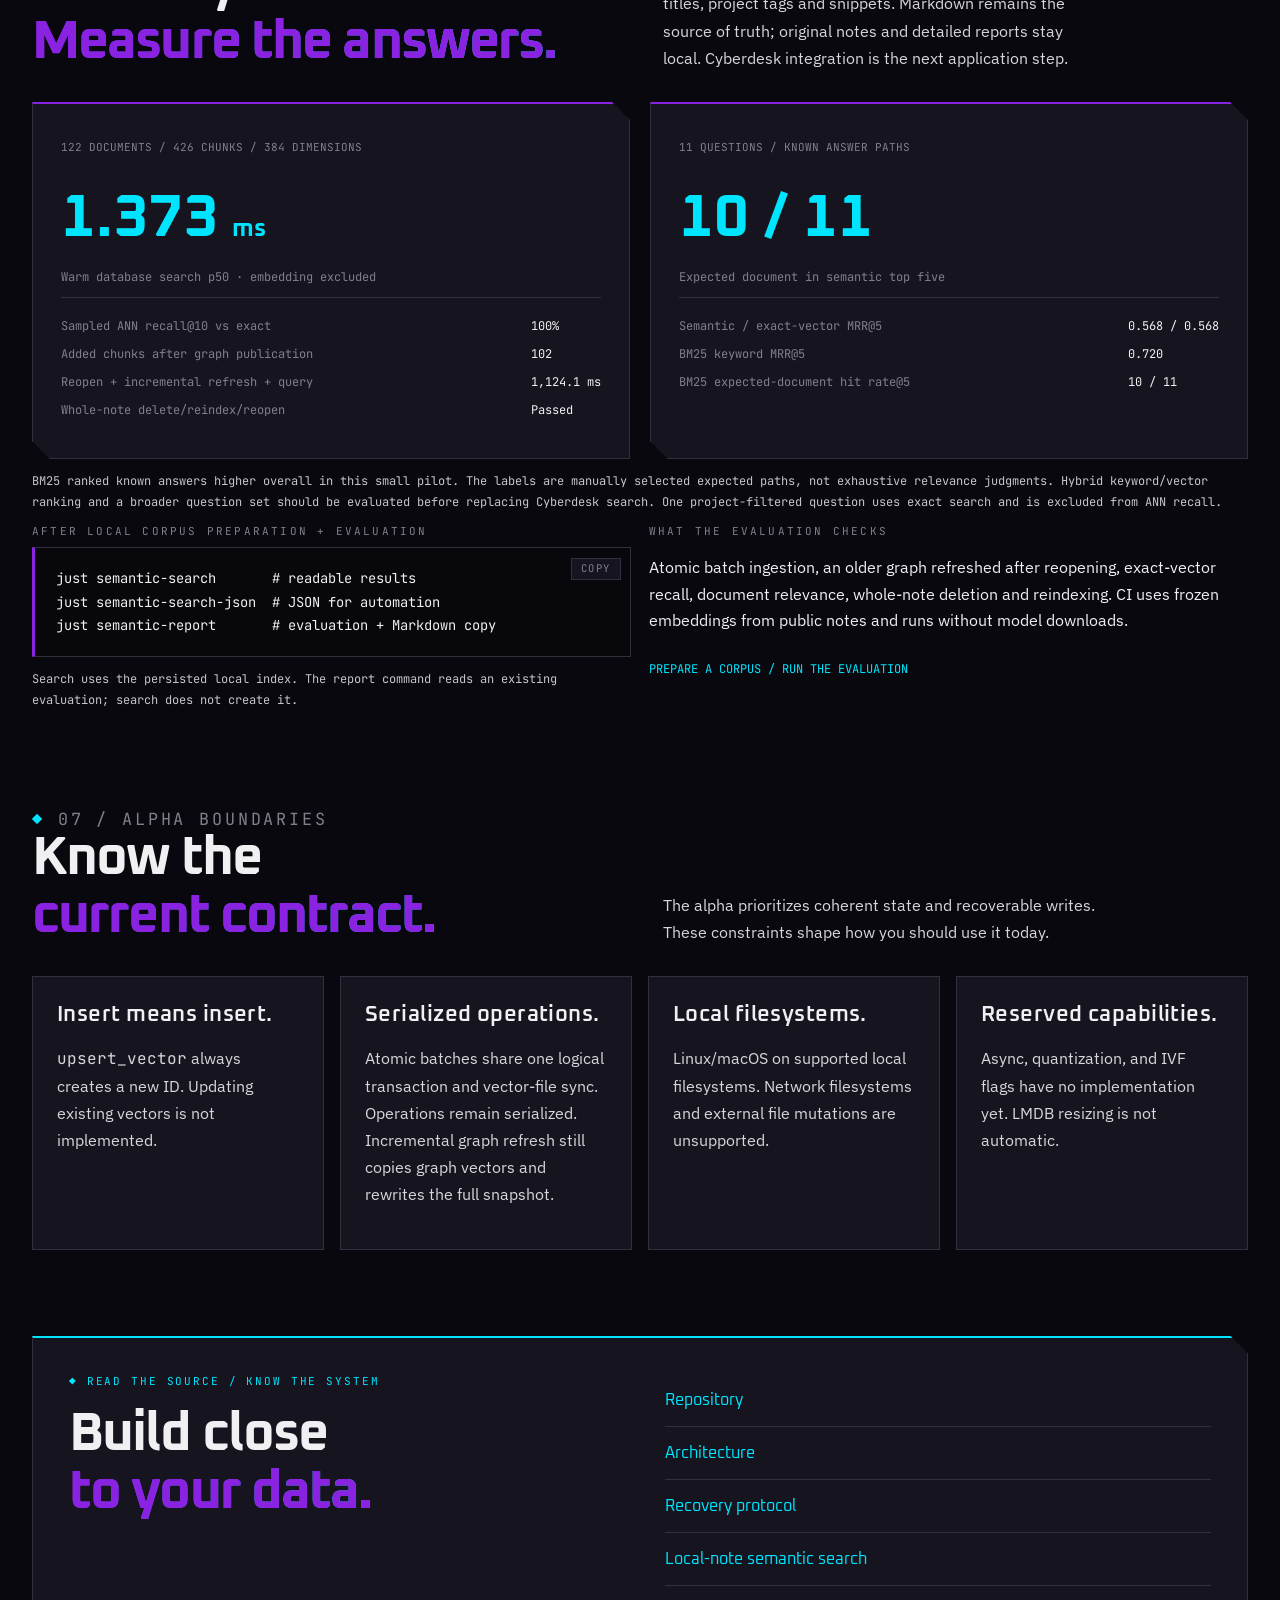
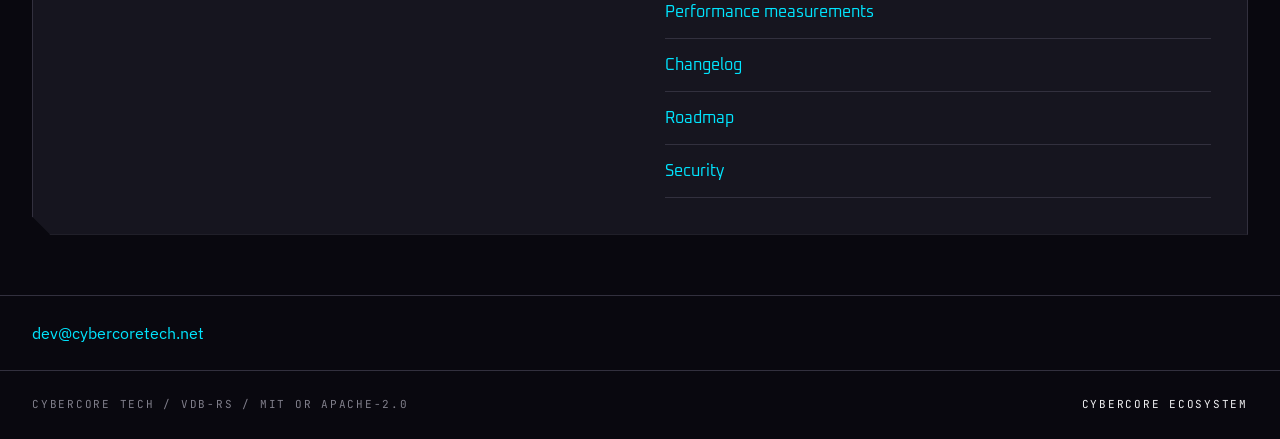
==== commit e59a8747: "docs: announce published cybercore-vdb alpha" ====
--- a/docs/index.html
+++ b/docs/index.html
@@ -15,8 +15,8 @@
 <section class="wrap section" id="lab"><div class="section-head"><div><p class="eyebrow">01 / NEAREST-NEIGHBOR LAB</p><h2>Move the query.<br><em>Find the signal.</em></h2></div><p>Compare cosine, Euclidean, and dot-product rankings on a small two-dimensional dataset. This exact browser calculation demonstrates the metrics; it does not run the Rust database or its HNSW engine.</p></div><div class="lab-grid"><div class="query-panel"><div class="panel-bar">QUERY / CONTROLS <span>LIVE</span></div><label for="metric">DISTANCE METRIC</label><select id="metric"><option value="cosine">Cosine distance</option><option value="euclidean">Euclidean distance</option><option value="dot">Dot-product similarity</option></select><label for="queryX">QUERY X <output id="xValue" for="queryX">0.70</output></label><input id="queryX" type="range" min="-1" max="1" step="0.01" value="0.7"><label for="queryY">QUERY Y <output id="yValue" for="queryY">0.65</output></label><input id="queryY" type="range" min="-1" max="1" step="0.01" value="0.65"><label for="neighborCount">NEIGHBORS / K</label><select id="neighborCount"><option value="3">3 neighbors</option><option value="5">5 neighbors</option><option value="8">8 neighbors</option></select><label for="vectorFilter">METADATA TAG</label><select id="vectorFilter"><option value="all">All vectors</option><option value="rust">rust</option><option value="systems">systems</option><option value="data">data</option></select><button id="resetQuery" class="quiet-button" type="button">RESET QUERY</button></div><div class="results-panel"><div class="panel-bar"><span>RANKED RESULTS / EXACT SAMPLE</span><span id="resultCount" role="status">3 MATCHES</span></div><div class="table-scroll"><table><thead><tr><th scope="col">RANK</th><th scope="col">VECTOR</th><th scope="col">TAG</th><th scope="col" id="scoreHeading">DISTANCE ↓</th></tr></thead><tbody id="resultRows"></tbody></table></div><div class="query-readout"><span id="metricExplanation">Cosine compares direction; lower distance ranks first.</span><pre id="queryCode"></pre></div></div></div></section>
 <section class="wrap section" id="architecture"><div class="section-head"><div><p class="eyebrow">02 / STORAGE ARCHITECTURE</p><h2>Durable authority.<br><em>Derived speed.</em></h2></div><p>LMDB holds logical state and recovery payloads. Memory-mapped vector files serve scoring. The HNSW graph is a derived snapshot, checked against the collection revision before reuse.</p></div><div class="architecture-flow"><article><span class="num">01 / AUTHORITY</span><h3>LMDB</h3><p>Metadata, vector payloads, revisions, ID allocation, and recovery markers commit together.</p><code>TRANSACTIONAL STATE</code></article><span class="flow-connector" aria-hidden="true">→</span><article><span class="num">02 / SCORING</span><h3>mmap vectors</h3><p>Checksummed materialized files, synchronized after the logical commit.</p><code>ZERO-COPY READS</code></article><span class="flow-connector" aria-hidden="true">→</span><article><span class="num">03 / SEARCH</span><h3>HNSW graph</h3><p>Persisted, multi-layer ANN graph. The next query after clean mutations reuses its topology and inserts only new nodes. Deleted nodes remain routing links until compaction.</p><code>REVISION-BOUND INDEX</code></article></div><div class="grid g3 capability-grid"><article class="card"><span class="num">REFERENCE PATH</span><h3>Exact when asked.</h3><p><code>.exact()</code> selects the baseline scan. Metadata filtering uses that path to preserve completeness.</p></article><article class="card"><span class="num">COLLECTION CONTRACT</span><h3>Identity that holds.</h3><p>Database-wide monotonic IDs and collection generations protect ownership and reject stale handles.</p></article><article class="card"><span class="num">VECTOR CONTRACT</span><h3>Finite. Dimensional.</h3><p>Finite <code>f32</code> vectors, from 1 to 65,536 dimensions. Cosine treats a zero-norm vector as distance 1.</p></article></div></section>
 <section class="wrap section" id="recovery"><div class="section-head"><div><p class="eyebrow">03 / RECOVERY EXPLORER</p><h2>Follow the write.<br><em>Understand the boundary.</em></h2></div><p>Explore the insertion protocol. A write may already be committed if an I/O error occurs after the LMDB transaction. Recovery repairs pending work; blindly retrying can insert a duplicate.</p></div><div class="recovery-panel"><div class="recovery-steps" role="tablist" aria-label="Recovery protocol stages"><button role="tab" id="recoveryTab0" aria-controls="recoveryDetail" aria-selected="true" data-step="0">01 / COMMIT</button><button role="tab" id="recoveryTab1" aria-controls="recoveryDetail" aria-selected="false" tabindex="-1" data-step="1">02 / SYNC</button><button role="tab" id="recoveryTab2" aria-controls="recoveryDetail" aria-selected="false" tabindex="-1" data-step="2">03 / CHECKPOINT</button><button role="tab" id="recoveryTab3" aria-controls="recoveryDetail" aria-selected="false" tabindex="-1" data-step="3">04 / REOPEN</button></div><div id="recoveryDetail" role="tabpanel" aria-labelledby="recoveryTab0" tabindex="0"><p class="eyebrow" id="recoveryStage"></p><h3 id="recoveryTitle"></h3><p id="recoveryText"></p><pre id="recoveryTrace"></pre></div></div></section>
-<section class="wrap section" id="setup"><div class="section-head"><div><p class="eyebrow">04 / QUICK START</p><h2>Open. Batch.<br><em>Query.</em></h2></div><p>Use Rust 1.88 or newer. The <a href="https://github.com/cybercore-tech/vdb-rs/releases/tag/v0.1.0-alpha.1">signed 0.1.0-alpha.1 release</a> is available on GitHub. Crates.io publication awaits publishing-token permissions; use the tagged Git dependency below. The package is <code>cybercore-vdb</code>, imported as <code>vdb</code>.</p></div><div class="grid g2"><div><span class="label">CARGO.TOML</span><pre class="code" data-copy><code>[dependencies]
-vdb = { package = "cybercore-vdb", git = "https://github.com/cybercore-tech/vdb-rs", tag = "v0.1.0-alpha.1" }
+<section class="wrap section" id="setup"><div class="section-head"><div><p class="eyebrow">04 / QUICK START</p><h2>Open. Batch.<br><em>Query.</em></h2></div><p>Use Rust 1.88 or newer. The <a href="https://github.com/cybercore-tech/vdb-rs/releases/tag/v0.1.0-alpha.1">signed 0.1.0-alpha.1 release</a> is available on GitHub. Install the <a href="https://crates.io/crates/cybercore-vdb">cybercore-vdb</a> package from crates.io using the dependency alias below. Import it as <code>vdb</code>.</p></div><div class="grid g2"><div><span class="label">CARGO.TOML</span><pre class="code" data-copy><code>[dependencies]
+vdb = { package = "cybercore-vdb", version = "=0.1.0-alpha.1" }
 serde_json = "1"
 tempfile = "3"</code></pre><p class="code-note">tempfile is only needed for this temporary-directory example.</p><a class="source-link" href="https://github.com/cybercore-tech/vdb-rs/blob/main/examples/basic.rs">READ THE COMPLETE EXAMPLE</a></div><div><span class="label">SRC/MAIN.RS</span><pre class="code" data-copy><code>use vdb::{Metric, VectorDb};
 
